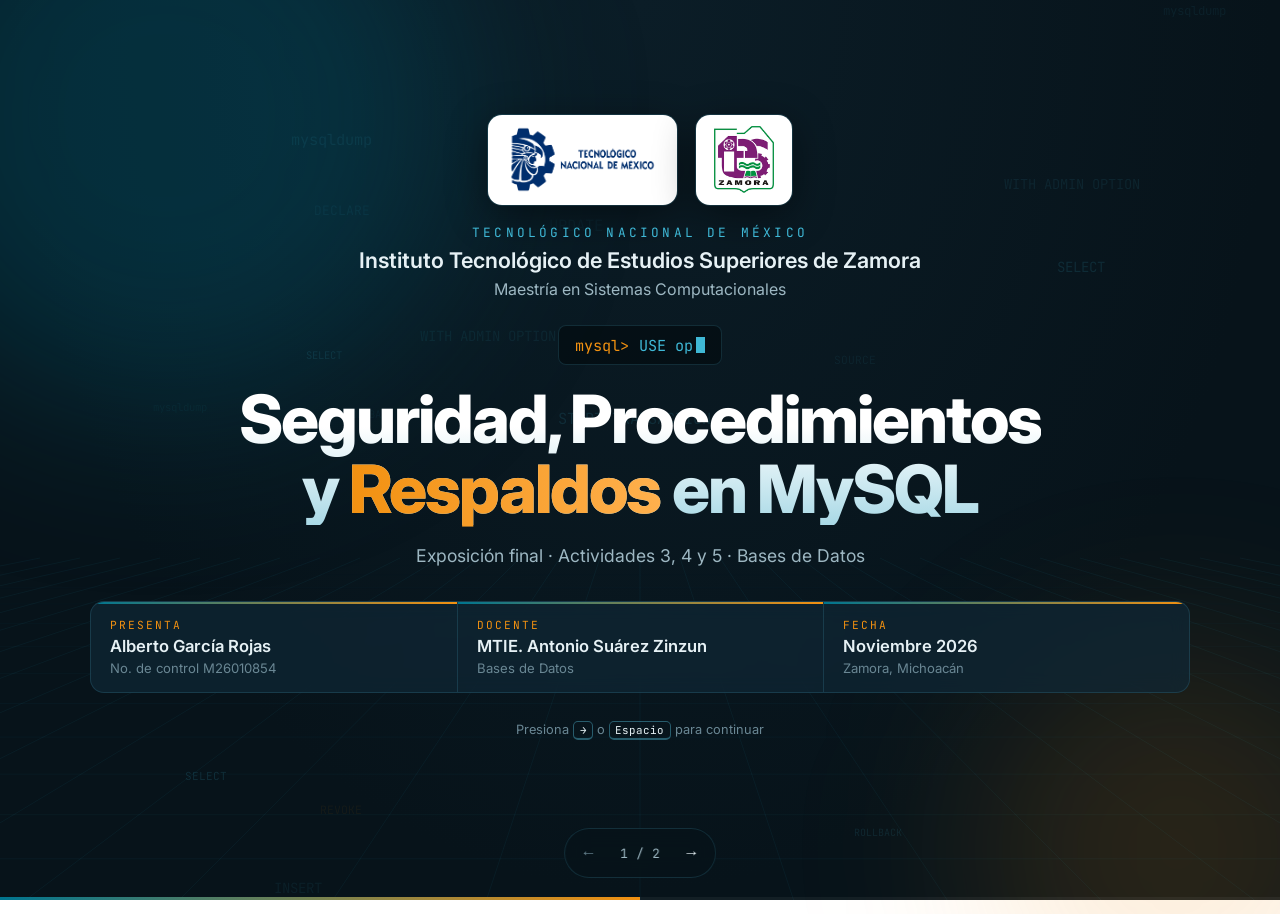
==== msn_bases_de_datos/expo final/index.html @ 28fecad4 "expo html y doc de estudio para expo agregado" ====
<!DOCTYPE html>
<html lang="es">
<head>
<meta charset="UTF-8">
<meta name="viewport" content="width=device-width, initial-scale=1">
<title>Exposición Final — Bases de Datos</title>
<link rel="preconnect" href="https://fonts.googleapis.com">
<link rel="preconnect" href="https://fonts.gstatic.com" crossorigin>
<link href="https://fonts.googleapis.com/css2?family=Inter:wght@400;500;600;700;800&family=JetBrains+Mono:wght@400;600&display=swap" rel="stylesheet">
<link rel="stylesheet" href="css/styles.css">
</head>
<body>

<!-- Fondo animado: rejilla + tokens SQL flotando -->
<canvas id="fondo" aria-hidden="true"></canvas>
<div class="resplandor resplandor--azul" aria-hidden="true"></div>
<div class="resplandor resplandor--naranja" aria-hidden="true"></div>

<main class="deck" id="deck">

  <!-- ════════════════ 1. PORTADA ════════════════ -->
  <section class="slide slide--portada" data-titulo="Portada">
    <div class="portada">

      <div class="portada__logos anim" style="--d:0">
        <div class="placa"><img src="img/logo-tecnm.png" alt="Tecnológico Nacional de México" class="placa__img placa__img--tecnm"></div>
        <div class="placa"><img src="img/logo-itesz.png" alt="Instituto Tecnológico de Estudios Superiores de Zamora" class="placa__img placa__img--itesz"></div>
      </div>

      <div class="portada__institucion">
        <p class="sobretitulo anim" style="--d:1">Tecnológico Nacional de México</p>
        <p class="institucion anim" style="--d:2">Instituto Tecnológico de Estudios Superiores de Zamora</p>
        <p class="programa anim" style="--d:3">Maestría en Sistemas Computacionales</p>
      </div>

      <div class="terminal anim" style="--d:4">
        <span class="terminal__prompt">mysql&gt;</span>
        <span class="terminal__texto" data-escribir="USE optica_db;"></span><span class="cursor"></span>
      </div>

      <h1 class="titulo anim" style="--d:5">
        Seguridad, Procedimientos<br>
        y <span class="titulo__acento">Respaldos</span> en MySQL
      </h1>
      <p class="subtitulo anim" style="--d:6">Exposición final &middot; Actividades 3, 4 y 5 &middot; Bases de Datos</p>

      <div class="portada__datos anim" style="--d:7">
        <div class="dato">
          <span class="dato__etiqueta">Presenta</span>
          <span class="dato__valor">Alberto García Rojas</span>
          <span class="dato__extra">No. de control M26010854</span>
        </div>
        <div class="dato">
          <span class="dato__etiqueta">Docente</span>
          <span class="dato__valor">MTIE. Antonio Suárez Zinzun</span>
          <span class="dato__extra">Bases de Datos</span>
        </div>
        <div class="dato">
          <span class="dato__etiqueta">Fecha</span>
          <span class="dato__valor">Noviembre 2026</span>
          <span class="dato__extra">Zamora, Michoacán</span>
        </div>
      </div>

      <p class="pista anim" style="--d:9">Presiona <kbd>→</kbd> o <kbd>Espacio</kbd> para continuar</p>
    </div>
  </section>

  <!-- ════════════════ 2. RUTA DE LA EXPOSICIÓN ════════════════ -->
  <section class="slide slide--ruta" data-titulo="Ruta de la exposición">
    <header class="encabezado">
      <p class="sobretitulo anim" style="--d:0">Hoja de ruta</p>
      <h2 class="encabezado__titulo anim" style="--d:1">Un mismo motor, tres capas de protección</h2>
      <p class="encabezado__texto anim" style="--d:2">
        Una base de datos guarda la información que el negocio necesita para operar. Protegerla no
        es una sola acción: implica <strong>ejecutar la lógica de forma segura</strong>,
        <strong>controlar quién accede</strong> y <strong>poder recuperarla</strong> cuando algo falla.
        Recorreremos esas tres capas sobre el caso de estudio <code>optica_db</code>.
      </p>
    </header>

    <div class="ruta">
      <svg class="ruta__linea" viewBox="0 0 1000 20" preserveAspectRatio="none" aria-hidden="true">
        <path d="M 0 10 L 1000 10" />
      </svg>

      <article class="tarjeta anim" style="--d:3">
        <div class="tarjeta__nodo"><span>01</span></div>
        <p class="tarjeta__actividad">Actividad 3</p>
        <h3 class="tarjeta__titulo">Procedimientos almacenados y transacciones</h3>
        <p class="tarjeta__texto">Lógica que vive dentro del servidor y operaciones que se ejecutan completas o no se ejecutan.</p>
        <div class="chips"><span>CREATE PROCEDURE</span><span>COMMIT</span><span>ROLLBACK</span></div>
      </article>

      <article class="tarjeta anim" style="--d:4">
        <div class="tarjeta__nodo"><span>02</span></div>
        <p class="tarjeta__actividad">Actividad 4</p>
        <h3 class="tarjeta__titulo">Seguridad: roles y usuarios</h3>
        <p class="tarjeta__texto">Principio del menor privilegio: cada cuenta accede sólo a lo que su función requiere.</p>
        <div class="chips"><span>CREATE ROLE</span><span>GRANT</span><span>REVOKE</span></div>
      </article>

      <article class="tarjeta anim" style="--d:5">
        <div class="tarjeta__nodo"><span>03</span></div>
        <p class="tarjeta__actividad">Actividad 5</p>
        <h3 class="tarjeta__titulo">Respaldos y restauración</h3>
        <p class="tarjeta__texto">Copias lógicas y físicas, y una estrategia para volver a un estado consistente.</p>
        <div class="chips"><span>mysqldump</span><span>Copia en frío</span><span>RESTORE</span></div>
      </article>
    </div>
  </section>

</main>

<!-- Controles -->
<nav class="controles" aria-label="Navegación de diapositivas">
  <button class="controles__btn" id="btn-ant" aria-label="Anterior">&#8592;</button>
  <span class="controles__contador"><span id="actual">1</span> / <span id="total">2</span></span>
  <button class="controles__btn" id="btn-sig" aria-label="Siguiente">&#8594;</button>
</nav>
<div class="progreso"><div class="progreso__barra" id="progreso"></div></div>

<script src="js/main.js"></script>
</body>
</html>
---- msn_bases_de_datos/expo final/css/styles.css ----
/* ============================================================
   Tema MySQL en modo oscuro
   Azul MySQL #00758F · Azul profundo #00546B · Naranja #F29111
   ============================================================ */
:root {
  --bg:          #07131a;
  --bg-2:        #0b1d27;
  --superficie:  rgba(16, 40, 53, .72);
  --borde:       rgba(79, 179, 207, .18);
  --borde-fuerte:rgba(79, 179, 207, .45);

  --mysql-azul:  #00758F;
  --mysql-prof:  #00546B;
  --azul-claro:  #3fb8d6;   /* azul MySQL aclarado para contraste en oscuro */
  --naranja:     #F29111;
  --naranja-cl:  #ffb04d;

  --texto:       #e6f1f5;
  --texto-2:     #9db7c2;
  --texto-3:     #6a8794;

  --fuente:      "Inter", system-ui, "Segoe UI", sans-serif;
  --mono:        "JetBrains Mono", Consolas, monospace;
  --ease:        cubic-bezier(.22, 1, .36, 1);
}

* { box-sizing: border-box; margin: 0; padding: 0; }

html, body {
  height: 100%;
  overflow: hidden;
  background: radial-gradient(ellipse at 50% 0%, var(--bg-2), var(--bg) 70%);
  color: var(--texto);
  font-family: var(--fuente);
  -webkit-font-smoothing: antialiased;
}

code, kbd { font-family: var(--mono); }
code {
  color: var(--naranja-cl);
  background: rgba(242, 145, 17, .1);
  padding: .1em .4em;
  border-radius: 4px;
  font-size: .92em;
}
kbd {
  display: inline-block;
  padding: .1em .5em;
  border: 1px solid var(--borde-fuerte);
  border-bottom-width: 2px;
  border-radius: 5px;
  font-size: .85em;
  color: var(--texto);
}

/* ── Fondo ─────────────────────────────────────────────── */
#fondo {
  position: fixed; inset: 0;
  width: 100%; height: 100%;
  z-index: 0;
}
.resplandor {
  position: fixed;
  border-radius: 50%;
  filter: blur(90px);
  pointer-events: none;
  z-index: 0;
  animation: flotar 18s ease-in-out infinite alternate;
}
.resplandor--azul {
  width: 46vw; height: 46vw;
  top: -14vw; left: -10vw;
  background: rgba(0, 117, 143, .28);
}
.resplandor--naranja {
  width: 32vw; height: 32vw;
  bottom: -12vw; right: -8vw;
  background: rgba(242, 145, 17, .14);
  animation-delay: -9s;
}
@keyframes flotar {
  to { transform: translate(4vw, 3vw) scale(1.12); }
}

/* ── Deck y diapositivas ───────────────────────────────── */
.deck {
  position: relative;
  z-index: 1;
  height: 100%;
}
.slide {
  position: absolute; inset: 0;
  display: flex;
  flex-direction: column;
  align-items: center;
  justify-content: center;
  padding: 4vh 6vw 9vh;
  opacity: 0;
  visibility: hidden;
  transform: scale(1.03);
  transition: opacity .7s var(--ease), transform .9s var(--ease), visibility 0s .7s;
}
.slide.activa {
  opacity: 1;
  visibility: visible;
  transform: none;
  transition: opacity .7s var(--ease), transform .9s var(--ease), visibility 0s;
}
.slide.saliendo-izq { transform: translateX(-4vw) scale(.97); }
.slide.saliendo-der { transform: translateX(4vw) scale(.97); }

/* Elementos que entran escalonados: --d es el orden */
.anim {
  opacity: 0;
  transform: translateY(24px);
  filter: blur(6px);
}
.slide.activa .anim {
  animation: entrar .9s var(--ease) forwards;
  animation-delay: calc(var(--d, 0) * 120ms + 200ms);
}
@keyframes entrar {
  to { opacity: 1; transform: none; filter: blur(0); }
}

.sobretitulo {
  font-family: var(--mono);
  font-size: clamp(.7rem, 1vw, .85rem);
  letter-spacing: .25em;
  text-transform: uppercase;
  color: var(--azul-claro);
}

/* ════════════════ PORTADA ════════════════ */
.portada {
  width: min(1100px, 100%);
  display: flex;
  flex-direction: column;
  align-items: center;
  text-align: center;
  gap: clamp(.8rem, 2.2vh, 1.6rem);
}

.portada__logos {
  display: flex;
  gap: 1.2rem;
  align-items: center;
}
.placa {
  background: #fff;
  border-radius: 14px;
  padding: .7rem 1.1rem;
  height: clamp(64px, 10vh, 92px);
  display: flex;
  align-items: center;
  box-shadow: 0 0 0 1px var(--borde), 0 10px 40px rgba(0, 0, 0, .45);
  transition: transform .4s var(--ease), box-shadow .4s var(--ease);
}
.placa:hover {
  transform: translateY(-4px);
  box-shadow: 0 0 0 1px var(--azul-claro), 0 14px 50px rgba(0, 117, 143, .35);
}
.placa__img { height: 100%; width: auto; display: block; }

.portada__institucion { display: grid; gap: .35rem; }
.institucion {
  font-size: clamp(1rem, 1.8vw, 1.35rem);
  font-weight: 600;
}
.programa {
  font-size: clamp(.85rem, 1.3vw, 1rem);
  color: var(--texto-2);
}

.terminal {
  display: inline-flex;
  align-items: center;
  gap: .6rem;
  font-family: var(--mono);
  font-size: clamp(.8rem, 1.2vw, .95rem);
  padding: .55rem 1rem;
  border: 1px solid var(--borde);
  border-radius: 8px;
  background: rgba(3, 12, 17, .7);
  margin-top: .4rem;
}
.terminal__prompt { color: var(--naranja); }
.terminal__texto  { color: var(--azul-claro); min-height: 1em; }
.cursor {
  width: .55em; height: 1.1em;
  background: var(--azul-claro);
  margin-left: -.4rem;
  animation: parpadeo 1s steps(1) infinite;
}
@keyframes parpadeo { 50% { opacity: 0; } }

.titulo {
  font-size: clamp(2rem, 5.2vw, 4.2rem);
  font-weight: 800;
  line-height: 1.05;
  letter-spacing: -.03em;
  background: linear-gradient(180deg, #ffffff 30%, #a9d9e6);
  -webkit-background-clip: text;
  background-clip: text;
  color: transparent;
}
.titulo__acento {
  background: linear-gradient(90deg, var(--naranja), var(--naranja-cl), var(--naranja));
  background-size: 200% auto;
  -webkit-background-clip: text;
  background-clip: text;
  color: transparent;
  animation: brillo 4s linear infinite;
}
@keyframes brillo { to { background-position: 200% center; } }

.subtitulo {
  font-size: clamp(.9rem, 1.4vw, 1.1rem);
  color: var(--texto-2);
}

.portada__datos {
  display: grid;
  grid-template-columns: repeat(3, 1fr);
  width: 100%;
  margin-top: 1rem;
  border: 1px solid var(--borde);
  border-radius: 14px;
  background: var(--superficie);
  backdrop-filter: blur(10px);
  overflow: hidden;
}
.dato {
  display: grid;
  gap: .25rem;
  padding: 1rem 1.2rem;
  text-align: left;
  position: relative;
}
.dato + .dato { border-left: 1px solid var(--borde); }
.dato::before {
  content: "";
  position: absolute; left: 0; top: 0;
  height: 2px; width: 0;
  background: linear-gradient(90deg, var(--mysql-azul), var(--naranja));
  transition: width 1.2s var(--ease) 1.6s;
}
.slide.activa .dato::before { width: 100%; }
.dato__etiqueta {
  font-family: var(--mono);
  font-size: .7rem;
  letter-spacing: .18em;
  text-transform: uppercase;
  color: var(--naranja);
}
.dato__valor { font-weight: 600; font-size: clamp(.9rem, 1.3vw, 1.05rem); }
.dato__extra { font-size: .82rem; color: var(--texto-3); }

.pista {
  font-size: .8rem;
  color: var(--texto-3);
  margin-top: .5rem;
}

/* ════════════════ RUTA ════════════════ */
.slide--ruta { gap: clamp(1.5rem, 5vh, 3.5rem); }

.encabezado {
  width: min(980px, 100%);
  text-align: center;
  display: grid;
  gap: .9rem;
}
.encabezado__titulo {
  font-size: clamp(1.7rem, 3.8vw, 3rem);
  font-weight: 800;
  letter-spacing: -.025em;
  line-height: 1.1;
}
.encabezado__texto {
  font-size: clamp(.95rem, 1.35vw, 1.12rem);
  line-height: 1.65;
  color: var(--texto-2);
  max-width: 62ch;
  margin-inline: auto;
}
.encabezado__texto strong { color: var(--texto); font-weight: 600; }

.ruta {
  position: relative;
  width: min(1180px, 100%);
  display: grid;
  grid-template-columns: repeat(3, 1fr);
  gap: clamp(1rem, 2.4vw, 2rem);
}
.ruta__linea {
  position: absolute;
  top: 26px; left: 16%; right: 16%;
  width: 68%; height: 20px;
  overflow: visible;
}
.ruta__linea path {
  fill: none;
  stroke: var(--borde-fuerte);
  stroke-width: 2;
  stroke-dasharray: 6 8;
  vector-effect: non-scaling-stroke;
  stroke-dashoffset: 0;
  clip-path: inset(0 100% 0 0);
  transition: clip-path 1.4s var(--ease) .7s;
}
.slide.activa .ruta__linea path {
  clip-path: inset(0 0 0 0);
  animation: flujo 1.2s linear infinite;
}
@keyframes flujo { to { stroke-dashoffset: -28; } }

.tarjeta {
  position: relative;
  display: flex;
  flex-direction: column;
  align-items: flex-start;
  gap: .7rem;
  padding: 0 1.4rem 1.5rem;
  margin-top: 26px;
  border: 1px solid var(--borde);
  border-radius: 16px;
  background: var(--superficie);
  backdrop-filter: blur(10px);
  transition: transform .45s var(--ease), border-color .45s, box-shadow .45s;
}
.tarjeta:hover {
  transform: translateY(-6px);
  border-color: var(--borde-fuerte);
  box-shadow: 0 18px 50px rgba(0, 117, 143, .22);
}
.tarjeta__nodo {
  width: 52px; height: 52px;
  margin-top: -26px;
  border-radius: 50%;
  display: grid;
  place-items: center;
  background: linear-gradient(135deg, var(--mysql-azul), var(--mysql-prof));
  border: 2px solid var(--azul-claro);
  font-family: var(--mono);
  font-weight: 600;
  box-shadow: 0 0 0 6px var(--bg), 0 0 24px rgba(63, 184, 214, .5);
  position: relative;
}
.tarjeta__nodo::after {
  content: "";
  position: absolute; inset: -6px;
  border-radius: 50%;
  border: 2px solid var(--azul-claro);
  opacity: 0;
}
.slide.activa .tarjeta__nodo::after { animation: pulso 2.4s ease-out infinite; }
.tarjeta:nth-child(3) .tarjeta__nodo::after { animation-delay: .8s; }
.tarjeta:nth-child(4) .tarjeta__nodo::after { animation-delay: 1.6s; }
@keyframes pulso {
  0%   { opacity: .8; transform: scale(1); }
  100% { opacity: 0;  transform: scale(1.7); }
}
.tarjeta:hover .tarjeta__nodo {
  background: linear-gradient(135deg, var(--naranja), #c96f00);
  border-color: var(--naranja-cl);
}

.tarjeta__actividad {
  font-family: var(--mono);
  font-size: .72rem;
  letter-spacing: .18em;
  text-transform: uppercase;
  color: var(--naranja);
  margin-top: .4rem;
}
.tarjeta__titulo {
  font-size: clamp(1.05rem, 1.6vw, 1.3rem);
  font-weight: 700;
  line-height: 1.25;
}
.tarjeta__texto {
  font-size: .92rem;
  line-height: 1.55;
  color: var(--texto-2);
  flex: 1;
}
.chips { display: flex; flex-wrap: wrap; gap: .4rem; }
.chips span {
  font-family: var(--mono);
  font-size: .72rem;
  padding: .25rem .55rem;
  border-radius: 6px;
  color: var(--azul-claro);
  background: rgba(0, 117, 143, .16);
  border: 1px solid rgba(63, 184, 214, .25);
}

/* ── Controles ─────────────────────────────────────────── */
.controles {
  position: fixed;
  bottom: 1.4rem; left: 50%;
  transform: translateX(-50%);
  z-index: 5;
  display: flex;
  align-items: center;
  gap: .8rem;
  padding: .35rem;
  border: 1px solid var(--borde);
  border-radius: 999px;
  background: rgba(7, 19, 26, .8);
  backdrop-filter: blur(10px);
}
.controles__btn {
  width: 36px; height: 36px;
  border-radius: 50%;
  border: none;
  background: transparent;
  color: var(--texto);
  font-size: 1rem;
  cursor: pointer;
  transition: background .25s, color .25s;
}
.controles__btn:hover:not(:disabled) { background: var(--mysql-azul); }
.controles__btn:disabled { color: var(--texto-3); cursor: default; }
.controles__contador {
  font-family: var(--mono);
  font-size: .8rem;
  color: var(--texto-2);
  min-width: 3.2em;
  text-align: center;
}

.progreso {
  position: fixed;
  left: 0; right: 0; bottom: 0;
  height: 3px;
  background: rgba(255, 255, 255, .05);
  z-index: 5;
}
.progreso__barra {
  height: 100%;
  width: 0;
  background: linear-gradient(90deg, var(--mysql-azul), var(--naranja));
  transition: width .8s var(--ease);
}

/* ── Responsivo ────────────────────────────────────────── */
@media (max-width: 760px) {
  html, body { overflow: auto; }
  .slide { padding: 3rem 16px 6rem; justify-content: flex-start; overflow-y: auto; }
  .portada__logos { gap: .7rem; }
  .placa { height: 58px; padding: .5rem .7rem; }
  .portada__datos { grid-template-columns: 1fr; }
  .dato + .dato { border-left: none; border-top: 1px solid var(--borde); }
  .ruta { grid-template-columns: 1fr; gap: 2.2rem; }
  .ruta__linea { display: none; }
}

@media (prefers-reduced-motion: reduce) {
  *, *::before, *::after { animation: none !important; transition: none !important; }
  .anim { opacity: 1; transform: none; filter: none; }
}
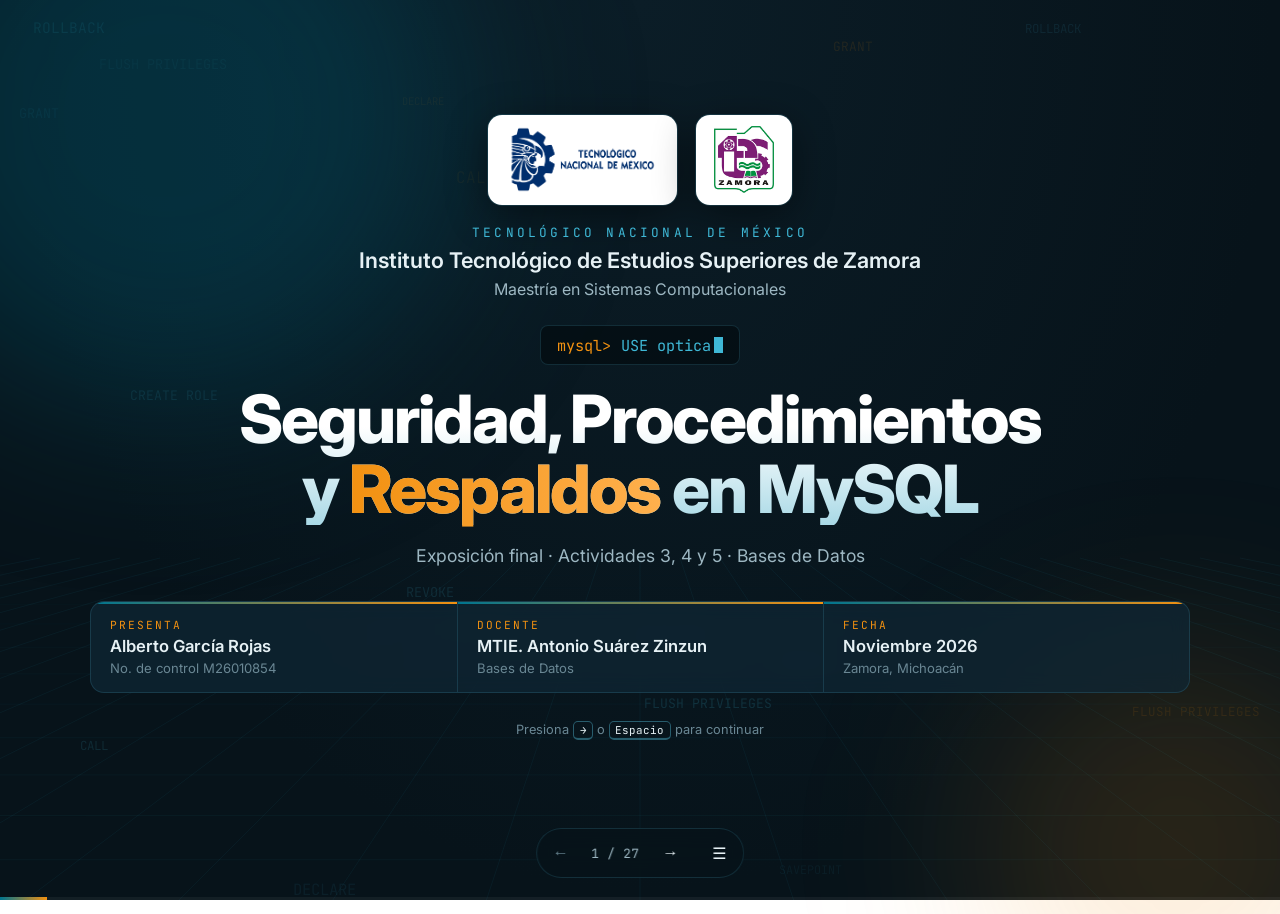
==== commit a6033e23: "expo: procedimientos almacenados primera parte" ====
--- a/msn_bases_de_datos/expo final/index.html
+++ b/msn_bases_de_datos/expo final/index.html
@@ -110,6 +110,1892 @@
     </div>
   </section>
 
+  <!-- ════════════════ 3+. DEMOSTRACIONES EN VIVO ════════════════ -->
+  <!-- DEMOS:INICIO -->
+  <!-- Generado por tools/generar_demos.py a partir de demo_expo.sql. No editar a mano. -->
+  <section class="slide slide--demo" data-titulo="P.1 · Base de datos, tablas y datos de muestra">
+    <div class="demo">
+      <header class="demo__cab anim" style="--d:0">
+        <span class="demo__num">P.1</span>
+        <div class="demo__encabezado">
+          <p class="sobretitulo">Preparación</p>
+          <h2 class="demo__titulo">Base de datos, tablas y datos de muestra</h2>
+        </div>
+        <p class="demo__conexion"><span>Conexión</span><code>root</code></p>
+      </header>
+
+      <aside class="demo__guia anim" style="--d:1">
+        <p class="demo__objetivo">Construir <code>optica_db</code> desde cero: 9 tablas en orden de dependencias, con sus llaves, restricciones e índices, y un juego de datos conocido.</p>
+        <h3 class="demo__subtitulo">Pasos</h3>
+        <ol class="pasos">
+          <li><code>DROP</code> / <code>CREATE DATABASE</code> con <code>utf8mb4</code>.</li>
+          <li>Tablas sin llaves foráneas primero (<code>optica</code>, <code>rol</code>), luego sus dependientes hasta <code>receta</code>.</li>
+          <li>Datos de muestra con id derivados de <code>MD5('etiqueta')</code>.</li>
+          <li>Verificar tablas, conteos y reglas de borrado.</li>
+        </ol>
+        <h3 class="demo__subtitulo">Resultado esperado</h3>
+        <ul class="esperados">
+          <li class="esperado esperado--ok"><span class="esperado__icono">✔</span><span>9 tablas creadas sin errores.</span></li>
+          <li class="esperado esperado--ok"><span class="esperado__icono">✔</span><span>Filas: 2 ópticas · 3 roles · 4 sucursales · 5 usuarios · 9 asignaciones · 6 pacientes · 6 expedientes · 9 asientos · 8 recetas</span></li>
+          <li class="esperado esperado--ok"><span class="esperado__icono">✔</span><span>Llaves foráneas: <code>RESTRICT</code> en el historial clínico, <code>CASCADE</code> sólo en la tabla puente y en <code>receta</code>.</span></li>
+          <li class="esperado esperado--aviso"><span class="esperado__icono">!</span><span>Ejecutar con <kbd>Alt</kbd>+<kbd>X</kbd>: con <kbd>Ctrl</kbd>+<kbd>Enter</kbd> son más de 30 sentencias.</span></li>
+        </ul>
+      </aside>
+
+      <div class="codigo anim" style="--d:2">
+        <div class="codigo__barra">
+          <span class="codigo__puntos" aria-hidden="true"><i></i><i></i><i></i></span>
+          <span class="codigo__archivo">demo_expo.sql · [P.1]</span>
+          <button class="copiar copiar--todo" type="button">Copiar todo</button>
+        </div>
+        <div class="codigo__cuerpo">
+          <p class="nota nota--sesion">BASE DE DATOS</p>
+          <p class="nota ">Se elimina si existe para partir de cero (roles y cuentas no se tocan: viven en el esquema mysql).</p>
+          <div class="bloque bloque--sql" tabindex="0" title="Clic para resaltar · botón Copiar para copiar"><pre class="sql">DROP DATABASE IF EXISTS optica_db;</pre><button class="copiar" type="button">Copiar</button></div>
+          <div class="bloque bloque--sql" tabindex="0" title="Clic para resaltar · botón Copiar para copiar"><pre class="sql">CREATE DATABASE optica_db
+    DEFAULT CHARACTER SET utf8mb4
+    DEFAULT COLLATE utf8mb4_0900_ai_ci;</pre><button class="copiar" type="button">Copiar</button></div>
+          <div class="bloque bloque--sql" tabindex="0" title="Clic para resaltar · botón Copiar para copiar"><pre class="sql">USE optica_db;</pre><button class="copiar" type="button">Copiar</button></div>
+          <p class="nota nota--sesion">1. OPTICA</p>
+          <p class="nota ">Entidad raíz del modelo. Todo cuelga directa o indirectamente de aquí.</p>
+          <div class="bloque bloque--sql" tabindex="0" title="Clic para resaltar · botón Copiar para copiar"><pre class="sql">CREATE TABLE optica (
+    id      BINARY(16)   NOT NULL COMMENT 'UUID ordenado generado en la capa de aplicación',
+    nombre  VARCHAR(150) NOT NULL COMMENT 'Nombre comercial o razón social',
+    CONSTRAINT pk_optica PRIMARY KEY (id)
+) ENGINE = InnoDB
+  DEFAULT CHARSET = utf8mb4
+  COLLATE = utf8mb4_0900_ai_ci
+  COMMENT = 'Negocios registrados en el sistema';</pre><button class="copiar" type="button">Copiar</button></div>
+          <p class="nota nota--sesion">2. ROL</p>
+          <p class="nota ">Catálogo de perfiles de permisos.</p>
+          <div class="bloque bloque--sql" tabindex="0" title="Clic para resaltar · botón Copiar para copiar"><pre class="sql">CREATE TABLE rol (
+    id           BINARY(16)   NOT NULL,
+    nombre       VARCHAR(150) NOT NULL COMMENT 'Administrador, Optometrista, Recepción, etc.',
+    descripcion  VARCHAR(200) NULL     COMMENT 'Atribuciones del perfil',
+    CONSTRAINT pk_rol PRIMARY KEY (id),
+    CONSTRAINT uq_rol_nombre UNIQUE (nombre)
+) ENGINE = InnoDB
+  DEFAULT CHARSET = utf8mb4
+  COLLATE = utf8mb4_0900_ai_ci
+  COMMENT = 'Perfiles de permisos del sistema';</pre><button class="copiar" type="button">Copiar</button></div>
+          <p class="nota nota--sesion">3. SUCURSAL</p>
+          <p class="nota ">Punto físico de atención perteneciente a una óptica.</p>
+          <div class="bloque bloque--sql" tabindex="0" title="Clic para resaltar · botón Copiar para copiar"><pre class="sql">CREATE TABLE sucursal (
+    id         BINARY(16)   NOT NULL,
+    optica_id  BINARY(16)   NOT NULL,
+    nombre     VARCHAR(150) NOT NULL,
+    direccion  VARCHAR(200) NULL COMMENT 'Calle, número, colonia y ciudad',
+    CONSTRAINT pk_sucursal PRIMARY KEY (id),
+    -- Unicidad compuesta: dos ópticas distintas sí pueden repetir el nombre.
+    -- Este índice también resuelve la búsqueda por optica_id (prefijo izquierdo).
+    CONSTRAINT uq_sucursal_optica_nombre UNIQUE (optica_id, nombre),
+    CONSTRAINT fk_sucursal_optica
+        FOREIGN KEY (optica_id) REFERENCES optica (id)
+        ON DELETE RESTRICT
+        ON UPDATE CASCADE
+) ENGINE = InnoDB
+  DEFAULT CHARSET = utf8mb4
+  COLLATE = utf8mb4_0900_ai_ci
+  COMMENT = 'Sucursales o consultorios de cada óptica';</pre><button class="copiar" type="button">Copiar</button></div>
+          <p class="nota nota--sesion">4. USUARIO</p>
+          <p class="nota ">Personal que accede al sistema.</p>
+          <div class="bloque bloque--sql" tabindex="0" title="Clic para resaltar · botón Copiar para copiar"><pre class="sql">CREATE TABLE usuario (
+    id             BINARY(16)   NOT NULL,
+    optica_id      BINARY(16)   NOT NULL,
+    rol_id         BINARY(16)   NOT NULL,
+    nombre         VARCHAR(150) NOT NULL,
+    correo         VARCHAR(150) NOT NULL COMMENT 'Credencial de acceso',
+    password_hash  VARCHAR(255) NOT NULL COMMENT 'Hash bcrypt. Nunca la contraseña en claro',
+    activo         BOOLEAN      NOT NULL DEFAULT TRUE
+                                COMMENT 'Baja lógica: conserva el historial del usuario',
+    CONSTRAINT pk_usuario PRIMARY KEY (id),
+    -- Un correo puede repetirse entre ópticas distintas, no dentro de la misma.
+    CONSTRAINT uq_usuario_optica_correo UNIQUE (optica_id, correo),
+    CONSTRAINT fk_usuario_optica
+        FOREIGN KEY (optica_id) REFERENCES optica (id)
+        ON DELETE RESTRICT
+        ON UPDATE CASCADE,
+    CONSTRAINT fk_usuario_rol
+        FOREIGN KEY (rol_id) REFERENCES rol (id)
+        ON DELETE RESTRICT
+        ON UPDATE CASCADE
+) ENGINE = InnoDB
+  DEFAULT CHARSET = utf8mb4
+  COLLATE = utf8mb4_0900_ai_ci
+  COMMENT = 'Personal con acceso al sistema';</pre><button class="copiar" type="button">Copiar</button></div>
+          <p class="nota ">La llave foránea rol_id no queda cubierta por ningún índice existente.</p>
+          <div class="bloque bloque--sql" tabindex="0" title="Clic para resaltar · botón Copiar para copiar"><pre class="sql">CREATE INDEX ix_usuario_rol ON usuario (rol_id);</pre><button class="copiar" type="button">Copiar</button></div>
+          <p class="nota nota--sesion">5. USUARIO_SUCURSAL</p>
+          <p class="nota ">Tabla puente. Resuelve el muchos a muchos entre usuario y sucursal.</p>
+          <div class="bloque bloque--sql" tabindex="0" title="Clic para resaltar · botón Copiar para copiar"><pre class="sql">CREATE TABLE usuario_sucursal (
+    usuario_id   BINARY(16) NOT NULL,
+    sucursal_id  BINARY(16) NOT NULL,
+    -- La llave primaria compuesta es la tabla misma: no hay columnas propias.
+    CONSTRAINT pk_usuario_sucursal PRIMARY KEY (usuario_id, sucursal_id),
+    -- CASCADE es correcto aquí: la asignación no tiene existencia propia.
+    CONSTRAINT fk_usuario_sucursal_usuario
+        FOREIGN KEY (usuario_id) REFERENCES usuario (id)
+        ON DELETE CASCADE
+        ON UPDATE CASCADE,
+    CONSTRAINT fk_usuario_sucursal_sucursal
+        FOREIGN KEY (sucursal_id) REFERENCES sucursal (id)
+        ON DELETE CASCADE
+        ON UPDATE CASCADE
+) ENGINE = InnoDB
+  DEFAULT CHARSET = utf8mb4
+  COLLATE = utf8mb4_0900_ai_ci
+  COMMENT = 'Sucursales en las que puede operar cada usuario';</pre><button class="copiar" type="button">Copiar</button></div>
+          <p class="nota ">La PK cubre usuario_id; la navegación inversa necesita su propio índice.</p>
+          <div class="bloque bloque--sql" tabindex="0" title="Clic para resaltar · botón Copiar para copiar"><pre class="sql">CREATE INDEX ix_usuario_sucursal_sucursal ON usuario_sucursal (sucursal_id);</pre><button class="copiar" type="button">Copiar</button></div>
+          <p class="nota nota--sesion">6. PACIENTE</p>
+          <p class="nota ">Datos de identificación y contacto de la persona atendida.</p>
+          <div class="bloque bloque--sql" tabindex="0" title="Clic para resaltar · botón Copiar para copiar"><pre class="sql">CREATE TABLE paciente (
+    id                BINARY(16)   NOT NULL,
+    optica_id         BINARY(16)   NOT NULL,
+    nombre            VARCHAR(150) NOT NULL,
+    fecha_nacimiento  DATE         NOT NULL COMMENT 'Permite derivar la edad en cada consulta',
+    sexo              CHAR(1)      COLLATE utf8mb4_0900_as_cs NOT NULL
+                                   COMMENT 'Intercalación sensible a mayúsculas: solo acepta M o F',
+    telefono          VARCHAR(20)  NOT NULL COMMENT 'Dato requerido por el escenario',
+    correo            VARCHAR(150) NOT NULL COMMENT 'Dato requerido por el escenario',
+    direccion         VARCHAR(200) NULL     COMMENT 'Único dato declarado como opcional',
+    CONSTRAINT pk_paciente PRIMARY KEY (id),
+    -- Con la intercalación por defecto (ai_ci) este CHECK aceptaría 'm' y 'f'
+    -- minúsculas. Por eso la columna declara utf8mb4_0900_as_cs.
+    CONSTRAINT chk_paciente_sexo
+        CHECK (sexo IN ('M', 'F')),
+    -- correo es NOT NULL, por lo que el CHECK se evalúa siempre.
+    CONSTRAINT chk_paciente_correo
+        CHECK (correo REGEXP '^[A-Za-z0-9._%+-]+@[A-Za-z0-9.-]+\\.[A-Za-z]{2,}$'),
+    CONSTRAINT fk_paciente_optica
+        FOREIGN KEY (optica_id) REFERENCES optica (id)
+        ON DELETE RESTRICT
+        ON UPDATE CASCADE
+) ENGINE = InnoDB
+  DEFAULT CHARSET = utf8mb4
+  COLLATE = utf8mb4_0900_ai_ci
+  COMMENT = 'Personas atendidas por la óptica';</pre><button class="copiar" type="button">Copiar</button></div>
+          <p class="nota ">Búsqueda más frecuente del sistema: paciente por nombre dentro de la óptica. Su prefijo izquierdo también da soporte a la llave foránea optica_id.</p>
+          <div class="bloque bloque--sql" tabindex="0" title="Clic para resaltar · botón Copiar para copiar"><pre class="sql">CREATE INDEX ix_paciente_optica_nombre ON paciente (optica_id, nombre);</pre><button class="copiar" type="button">Copiar</button></div>
+          <p class="nota nota--sesion">7. EXPEDIENTE</p>
+          <p class="nota ">Contenedor del historial clínico. Uno solo por paciente.</p>
+          <div class="bloque bloque--sql" tabindex="0" title="Clic para resaltar · botón Copiar para copiar"><pre class="sql">CREATE TABLE expediente (
+    id              BINARY(16)  NOT NULL,
+    paciente_id     BINARY(16)  NOT NULL,
+    fecha_creacion  DATE        NOT NULL DEFAULT (CURRENT_DATE),
+    folio           VARCHAR(20) NOT NULL COMMENT 'EXP-AAAA-NNNN, consecutivo anual',
+    CONSTRAINT pk_expediente PRIMARY KEY (id),
+    -- La unicidad es lo que impone la relación uno a uno con paciente.
+    CONSTRAINT uq_expediente_paciente UNIQUE (paciente_id),
+    -- El folio es único en todo el sistema. Este índice también permite
+    -- bloquear el rango de folios de un año (SELECT ... FOR UPDATE) al
+    -- calcular el siguiente consecutivo.
+    CONSTRAINT uq_expediente_folio UNIQUE (folio),
+    CONSTRAINT chk_expediente_folio
+        CHECK (folio REGEXP '^EXP-[0-9]{4}-[0-9]{4}$'),
+    -- RESTRICT: el historial clínico sobrevive a la ficha de contacto.
+    CONSTRAINT fk_expediente_paciente
+        FOREIGN KEY (paciente_id) REFERENCES paciente (id)
+        ON DELETE RESTRICT
+        ON UPDATE CASCADE
+) ENGINE = InnoDB
+  DEFAULT CHARSET = utf8mb4
+  COLLATE = utf8mb4_0900_ai_ci
+  COMMENT = 'Historial clínico del paciente';</pre><button class="copiar" type="button">Copiar</button></div>
+          <p class="nota nota--sesion">8. ASIENTO_CLINICO</p>
+          <p class="nota ">Registro de cada consulta. Tabla de mayor crecimiento del modelo.</p>
+          <div class="bloque bloque--sql" tabindex="0" title="Clic para resaltar · botón Copiar para copiar"><pre class="sql">CREATE TABLE asiento_clinico (
+    id                   BINARY(16) NOT NULL,
+    expediente_id        BINARY(16) NOT NULL,
+    usuario_id           BINARY(16) NOT NULL COMMENT 'Quién atendió la consulta',
+    sucursal_id          BINARY(16) NOT NULL COMMENT 'Dónde se atendió. usuario_id no lo determina: un usuario opera en varias sucursales',
+    fecha                DATE       NOT NULL DEFAULT (CURRENT_DATE),
+    sintomas             TEXT       NULL,
+    enfermedades         TEXT       NULL,
+    heredofamiliares     TEXT       NULL,
+    analisis_preliminar  TEXT       NULL,
+    observaciones        TEXT       NULL,
+    CONSTRAINT pk_asiento_clinico PRIMARY KEY (id),
+    -- RESTRICT protege el historial clínico.
+    CONSTRAINT fk_asiento_expediente
+        FOREIGN KEY (expediente_id) REFERENCES expediente (id)
+        ON DELETE RESTRICT
+        ON UPDATE CASCADE,
+    -- RESTRICT preserva la trazabilidad de quién atendió; para dar de baja
+    -- a un usuario se usa activo = FALSE.
+    CONSTRAINT fk_asiento_usuario
+        FOREIGN KEY (usuario_id) REFERENCES usuario (id)
+        ON DELETE RESTRICT
+        ON UPDATE CASCADE,
+    -- RESTRICT: una sucursal con historial no se elimina.
+    CONSTRAINT fk_asiento_sucursal
+        FOREIGN KEY (sucursal_id) REFERENCES sucursal (id)
+        ON DELETE RESTRICT
+        ON UPDATE CASCADE
+) ENGINE = InnoDB
+  DEFAULT CHARSET = utf8mb4
+  COLLATE = utf8mb4_0900_ai_ci
+  COMMENT = 'Consultas registradas en un expediente';</pre><button class="copiar" type="button">Copiar</button></div>
+          <p class="nota ">Recupera el historial de un paciente en orden cronológico sin ordenar aparte.</p>
+          <div class="bloque bloque--sql" tabindex="0" title="Clic para resaltar · botón Copiar para copiar"><pre class="sql">CREATE INDEX ix_asiento_expediente_fecha ON asiento_clinico (expediente_id, fecha);
+CREATE INDEX ix_asiento_usuario          ON asiento_clinico (usuario_id);</pre><button class="copiar" type="button">Copiar</button></div>
+          <p class="nota ">Da soporte a la FK y resuelve el reporte por sucursal y periodo, que es el equivalente al archivo de Excel de cada sucursal.</p>
+          <div class="bloque bloque--sql" tabindex="0" title="Clic para resaltar · botón Copiar para copiar"><pre class="sql">CREATE INDEX ix_asiento_sucursal_fecha   ON asiento_clinico (sucursal_id, fecha);</pre><button class="copiar" type="button">Copiar</button></div>
+          <p class="nota nota--sesion">9. RECETA</p>
+          <p class="nota ">Graduación óptica derivada de una consulta. OD = ojo derecho (oculus dexter) | OI = ojo izquierdo (oculus sinister)</p>
+          <div class="bloque bloque--sql" tabindex="0" title="Clic para resaltar · botón Copiar para copiar"><pre class="sql">CREATE TABLE receta (
+    id             BINARY(16)   NOT NULL,
+    asiento_id     BINARY(16)   NOT NULL,
+    fecha          DATE         NOT NULL COMMENT 'Fecha de emisión: puede ser posterior a la de la consulta',
+    material_mica  VARCHAR(100) NULL COMMENT 'Policarbonato, CR-39, alto índice, etc. Será catálogo al integrar inventarios',
+    dip            DECIMAL(4,1) NULL COMMENT 'Distancia interpupilar en milímetros',
+    altura         DECIMAL(4,1) NULL COMMENT 'Altura del centro óptico en milímetros',
+    od_esfera      DECIMAL(4,2) NULL COMMENT 'Potencia esférica en dioptrías',
+    od_cilindro    DECIMAL(4,2) NULL COMMENT 'Potencia cilíndrica (astigmatismo)',
+    od_eje         SMALLINT     NULL COMMENT 'Orientación del cilindro en grados',
+    od_adicion     DECIMAL(3,1) NULL COMMENT 'Adición para visión cercana',
+    oi_esfera      DECIMAL(4,2) NULL,
+    oi_cilindro    DECIMAL(4,2) NULL,
+    oi_eje         SMALLINT     NULL,
+    oi_adicion     DECIMAL(3,1) NULL,
+    CONSTRAINT pk_receta PRIMARY KEY (id),
+    -- Una consulta genera cuando mucho una receta.
+    CONSTRAINT uq_receta_asiento UNIQUE (asiento_id),
+    -- El eje se expresa de 1 a 180 grados. El 0 no se usa: el meridiano
+    -- horizontal se anota como 180.
+    CONSTRAINT chk_receta_od_eje CHECK (od_eje BETWEEN 1 AND 180),
+    CONSTRAINT chk_receta_oi_eje CHECK (oi_eje BETWEEN 1 AND 180),
+    -- Un cilindro sin eje no define una corrección: si hay uno, debe haber el otro.
+    CONSTRAINT chk_receta_od_cilindro_eje
+        CHECK (od_cilindro IS NULL OR od_eje IS NOT NULL),
+    CONSTRAINT chk_receta_oi_cilindro_eje
+        CHECK (oi_cilindro IS NULL OR oi_eje IS NOT NULL),
+    -- CASCADE: la receta carece de sentido sin la consulta que la originó.
+    CONSTRAINT fk_receta_asiento
+        FOREIGN KEY (asiento_id) REFERENCES asiento_clinico (id)
+        ON DELETE CASCADE
+        ON UPDATE CASCADE
+) ENGINE = InnoDB
+  DEFAULT CHARSET = utf8mb4
+  COLLATE = utf8mb4_0900_ai_ci
+  COMMENT = 'Graduación óptica emitida en una consulta';</pre><button class="copiar" type="button">Copiar</button></div>
+          <p class="nota nota--sesion">DATOS DE MUESTRA</p>
+          <p class="nota ">Los id se derivan de una etiqueta legible: UNHEX(MD5(&#x27;opt-01&#x27;)) da siempre los mismos 16 bytes, así las demos localizan registros conocidos con BIN_TO_UUID(UNHEX(MD5(&#x27;etiqueta&#x27;))). password_hash contiene valores ficticios con formato bcrypt.</p>
+          <div class="bloque bloque--sql" tabindex="0" title="Clic para resaltar · botón Copiar para copiar"><pre class="sql">INSERT INTO optica (id, nombre) VALUES
+  (UNHEX(MD5('opt-01')), 'Óptica Visión Clara'),
+  (UNHEX(MD5('opt-02')), 'Óptica Mirada Jacona');</pre><button class="copiar" type="button">Copiar</button></div>
+          <div class="bloque bloque--sql" tabindex="0" title="Clic para resaltar · botón Copiar para copiar"><pre class="sql">INSERT INTO rol (id, nombre, descripcion) VALUES
+  (UNHEX(MD5('rol-01')), 'Administrador', 'Gestiona sucursales, usuarios y catálogos'),
+  (UNHEX(MD5('rol-02')), 'Optometrista',  'Registra consultas y emite recetas'),
+  (UNHEX(MD5('rol-03')), 'Recepción',     'Alta de pacientes y entrega de recetas');</pre><button class="copiar" type="button">Copiar</button></div>
+          <div class="bloque bloque--sql" tabindex="0" title="Clic para resaltar · botón Copiar para copiar"><pre class="sql">INSERT INTO sucursal (id, optica_id, nombre, direccion) VALUES
+  (UNHEX(MD5('suc-01')), UNHEX(MD5('opt-01')), 'Matriz Centro',       'Av. Madero 120, Col. Centro, Zamora'),
+  (UNHEX(MD5('suc-02')), UNHEX(MD5('opt-01')), 'Sucursal Jardinadas', 'Calle Amado Nervo 45, Col. Jardinadas, Zamora'),
+  (UNHEX(MD5('suc-03')), UNHEX(MD5('opt-01')), 'Sucursal Norte',      'Blvd. Lázaro Cárdenas 980, Zamora'),
+  (UNHEX(MD5('suc-04')), UNHEX(MD5('opt-02')), 'Matriz Jacona',       'Av. Independencia 33, Jacona');</pre><button class="copiar" type="button">Copiar</button></div>
+          <div class="bloque bloque--sql" tabindex="0" title="Clic para resaltar · botón Copiar para copiar"><pre class="sql">INSERT INTO usuario (id, optica_id, rol_id, nombre, correo, password_hash, activo) VALUES
+  (UNHEX(MD5('usr-01')), UNHEX(MD5('opt-01')), UNHEX(MD5('rol-01')),
+   'Laura Gómez Torres',     'laura.gomez@visionclara.mx',
+   '$2b$12$EjemploHashNoRealAdminLauraGomezTorres000000000000000', TRUE),
+  (UNHEX(MD5('usr-02')), UNHEX(MD5('opt-01')), UNHEX(MD5('rol-02')),
+   'Carlos Herrera Ruiz',    'carlos.herrera@visionclara.mx',
+   '$2b$12$EjemploHashNoRealOptoCarlosHerreraRuiz00000000000000', TRUE),
+  (UNHEX(MD5('usr-03')), UNHEX(MD5('opt-01')), UNHEX(MD5('rol-03')),
+   'Sofía Ramírez Díaz',     'sofia.ramirez@visionclara.mx',
+   '$2b$12$EjemploHashNoRealRecepSofiaRamirezDiaz00000000000000', TRUE),
+  -- Baja lógica: conserva su historial de consultas, pero no puede atender.
+  (UNHEX(MD5('usr-04')), UNHEX(MD5('opt-01')), UNHEX(MD5('rol-02')),
+   'Miguel Ángel Soto Vega', 'miguel.soto@visionclara.mx',
+   '$2b$12$EjemploHashNoRealOptoMiguelSotoVega0000000000000000', FALSE),
+  (UNHEX(MD5('usr-05')), UNHEX(MD5('opt-02')), UNHEX(MD5('rol-02')),
+   'Patricia Luna Méndez',   'patricia.luna@miradajacona.mx',
+   '$2b$12$EjemploHashNoRealOptoPatriciaLunaMendez000000000000', TRUE);</pre><button class="copiar" type="button">Copiar</button></div>
+          <div class="bloque bloque--sql" tabindex="0" title="Clic para resaltar · botón Copiar para copiar"><pre class="sql">INSERT INTO usuario_sucursal (usuario_id, sucursal_id) VALUES
+  (UNHEX(MD5('usr-01')), UNHEX(MD5('suc-01'))),
+  (UNHEX(MD5('usr-01')), UNHEX(MD5('suc-02'))),
+  (UNHEX(MD5('usr-01')), UNHEX(MD5('suc-03'))),
+  (UNHEX(MD5('usr-02')), UNHEX(MD5('suc-01'))),
+  (UNHEX(MD5('usr-02')), UNHEX(MD5('suc-02'))),
+  (UNHEX(MD5('usr-02')), UNHEX(MD5('suc-03'))),
+  (UNHEX(MD5('usr-03')), UNHEX(MD5('suc-01'))),
+  (UNHEX(MD5('usr-04')), UNHEX(MD5('suc-02'))),
+  (UNHEX(MD5('usr-05')), UNHEX(MD5('suc-04')));</pre><button class="copiar" type="button">Copiar</button></div>
+          <div class="bloque bloque--sql" tabindex="0" title="Clic para resaltar · botón Copiar para copiar"><pre class="sql">INSERT INTO paciente
+  (id, optica_id, nombre, fecha_nacimiento, sexo, telefono, correo, direccion)
+VALUES
+  (UNHEX(MD5('pac-01')), UNHEX(MD5('opt-01')), 'Juan Pérez López',      '1985-03-12', 'M',
+   '3511234567', 'juan.perez@correo.com',      'Calle Morelos 15, Zamora'),
+  (UNHEX(MD5('pac-02')), UNHEX(MD5('opt-01')), 'María Fernanda Ochoa',  '1992-07-25', 'F',
+   '3512345678', 'mafer.ochoa@correo.com',     NULL),
+  (UNHEX(MD5('pac-03')), UNHEX(MD5('opt-01')), 'Roberto Sánchez Mora',  '1958-11-02', 'M',
+   '3513456789', 'roberto.sanchez@correo.com', 'Av. Juárez 210, Zamora'),
+  (UNHEX(MD5('pac-04')), UNHEX(MD5('opt-01')), 'Ana Lucía Torres Gil',  '2010-01-30', 'F',
+   '3514567890', 'ana.torres@correo.com',      'Calle Hidalgo 8, Zamora'),
+  -- 'Juana' también empieza con 'Juan': útil para ver la búsqueda por prefijo.
+  (UNHEX(MD5('pac-05')), UNHEX(MD5('opt-01')), 'Juana Martínez Cruz',   '1970-09-18', 'F',
+   '3515678901', 'juana.martinez@correo.com',  NULL),
+  (UNHEX(MD5('pac-06')), UNHEX(MD5('opt-02')), 'Luis Alberto Rivas',    '1979-04-07', 'M',
+   '3516789012', 'luis.rivas@correo.com',      'Calle Allende 9, Jacona');</pre><button class="copiar" type="button">Copiar</button></div>
+          <p class="nota ">El consecutivo del folio es global, no por óptica (uq_expediente_folio).</p>
+          <div class="bloque bloque--sql" tabindex="0" title="Clic para resaltar · botón Copiar para copiar"><pre class="sql">INSERT INTO expediente (id, paciente_id, fecha_creacion, folio) VALUES
+  (UNHEX(MD5('exp-01')), UNHEX(MD5('pac-01')), '2025-02-10', 'EXP-2025-0001'),
+  (UNHEX(MD5('exp-02')), UNHEX(MD5('pac-02')), '2025-06-03', 'EXP-2025-0002'),
+  (UNHEX(MD5('exp-03')), UNHEX(MD5('pac-03')), '2025-09-20', 'EXP-2025-0003'),
+  (UNHEX(MD5('exp-04')), UNHEX(MD5('pac-04')), '2026-03-05', 'EXP-2026-0001'),
+  (UNHEX(MD5('exp-05')), UNHEX(MD5('pac-05')), '2026-04-22', 'EXP-2026-0002'),
+  (UNHEX(MD5('exp-06')), UNHEX(MD5('pac-06')), '2026-05-10', 'EXP-2026-0003');</pre><button class="copiar" type="button">Copiar</button></div>
+          <div class="bloque bloque--sql" tabindex="0" title="Clic para resaltar · botón Copiar para copiar"><pre class="sql">INSERT INTO asiento_clinico
+  (id, expediente_id, usuario_id, sucursal_id, fecha,
+   sintomas, enfermedades, heredofamiliares, analisis_preliminar, observaciones)
+VALUES
+  (UNHEX(MD5('asi-01')), UNHEX(MD5('exp-01')), UNHEX(MD5('usr-02')), UNHEX(MD5('suc-01')), '2025-02-10',
+   'Visión borrosa de lejos', NULL, 'Padre con miopía', 'Miopía leve', 'Primera consulta'),
+  (UNHEX(MD5('asi-02')), UNHEX(MD5('exp-01')), UNHEX(MD5('usr-02')), UNHEX(MD5('suc-02')), '2026-02-15',
+   'Revisión anual', NULL, NULL, 'Miopía estable con astigmatismo leve', 'Cambio de graduación'),
+  (UNHEX(MD5('asi-03')), UNHEX(MD5('exp-02')), UNHEX(MD5('usr-02')), UNHEX(MD5('suc-01')), '2025-06-03',
+   'Dolor de cabeza al usar computadora', NULL, NULL, 'Astigmatismo', 'Uso de filtro de luz azul'),
+  (UNHEX(MD5('asi-04')), UNHEX(MD5('exp-03')), UNHEX(MD5('usr-02')), UNHEX(MD5('suc-02')), '2025-09-20',
+   'Dificultad para leer de cerca', 'Diabetes tipo 2', 'Madre con glaucoma', 'Presbicia', 'Se sugiere revisión de fondo de ojo'),
+  -- Atendido por usr-04 antes de su baja: el historial conserva la referencia.
+  (UNHEX(MD5('asi-05')), UNHEX(MD5('exp-03')), UNHEX(MD5('usr-04')), UNHEX(MD5('suc-02')), '2026-01-12',
+   'Seguimiento', 'Diabetes tipo 2', NULL, 'Presbicia progresiva', 'Aumenta adición'),
+  (UNHEX(MD5('asi-06')), UNHEX(MD5('exp-04')), UNHEX(MD5('usr-02')), UNHEX(MD5('suc-01')), '2026-03-05',
+   'No ve el pizarrón', NULL, 'Ambos padres con miopía', 'Miopía', 'Paciente menor de edad, acude con su madre'),
+  (UNHEX(MD5('asi-07')), UNHEX(MD5('exp-05')), UNHEX(MD5('usr-02')), UNHEX(MD5('suc-03')), '2026-04-22',
+   'Fatiga visual', 'Hipertensión', NULL, 'Hipermetropía y presbicia', NULL),
+  (UNHEX(MD5('asi-08')), UNHEX(MD5('exp-06')), UNHEX(MD5('usr-05')), UNHEX(MD5('suc-04')), '2026-05-10',
+   'Visión borrosa', NULL, NULL, 'Astigmatismo miópico', NULL),
+  -- Revisión de rutina sin corrección: asiento SIN receta (caso legítimo).
+  (UNHEX(MD5('asi-09')), UNHEX(MD5('exp-02')), UNHEX(MD5('usr-02')), UNHEX(MD5('suc-01')), '2026-06-18',
+   'Revisión de rutina', NULL, NULL, 'Graduación sin cambios', 'No se emite receta nueva');</pre><button class="copiar" type="button">Copiar</button></div>
+          <div class="bloque bloque--sql" tabindex="0" title="Clic para resaltar · botón Copiar para copiar"><pre class="sql">INSERT INTO receta
+  (id, asiento_id, fecha, material_mica, dip, altura,
+   od_esfera, od_cilindro, od_eje, od_adicion,
+   oi_esfera, oi_cilindro, oi_eje, oi_adicion)
+VALUES
+  (UNHEX(MD5('rec-01')), UNHEX(MD5('asi-01')), '2025-02-10', 'CR-39',          63.0, 21.0,
+   -1.25, NULL,  NULL, NULL,   -1.00, NULL,  NULL, NULL),
+  (UNHEX(MD5('rec-02')), UNHEX(MD5('asi-02')), '2026-02-15', 'Policarbonato',  63.0, 21.0,
+   -1.50, -0.50, 180,  NULL,   -1.25, -0.25, 170,  NULL),
+  (UNHEX(MD5('rec-03')), UNHEX(MD5('asi-03')), '2025-06-03', 'CR-39',          60.5, 19.5,
+   -0.25, -1.00,  90,  NULL,   -0.50, -0.75,  85,  NULL),
+  (UNHEX(MD5('rec-04')), UNHEX(MD5('asi-04')), '2025-09-20', 'Alto índice',    66.0, 22.0,
+    0.75, NULL,  NULL, 1.5,     0.50, NULL,  NULL, 1.5),
+  (UNHEX(MD5('rec-05')), UNHEX(MD5('asi-05')), '2026-01-14', 'Alto índice',    66.0, 22.0,
+    0.75, NULL,  NULL, 2.0,     0.75, NULL,  NULL, 2.0),
+  (UNHEX(MD5('rec-06')), UNHEX(MD5('asi-06')), '2026-03-05', 'Policarbonato',  56.0, 18.0,
+   -2.00, NULL,  NULL, NULL,   -2.25, NULL,  NULL, NULL),
+  (UNHEX(MD5('rec-07')), UNHEX(MD5('asi-07')), '2026-04-22', 'CR-39',          62.0, 20.0,
+    1.25, NULL,  NULL, 1.0,     1.50, NULL,  NULL, 1.0),
+  (UNHEX(MD5('rec-08')), UNHEX(MD5('asi-08')), '2026-05-10', 'Policarbonato',  64.0, 21.5,
+   -0.75, -1.25,  10,  NULL,   -1.00, -1.50, 175,  NULL);</pre><button class="copiar" type="button">Copiar</button></div>
+          <p class="nota nota--sesion">VERIFICACIÓN</p>
+          <p class="nota nota--esperado">Esperado: 9 tablas</p>
+          <div class="bloque bloque--sql" tabindex="0" title="Clic para resaltar · botón Copiar para copiar"><pre class="sql">SHOW TABLES;</pre><button class="copiar" type="button">Copiar</button></div>
+          <p class="nota nota--esperado">Esperado: 2 · 3 · 4 · 5 · 9 · 6 · 6 · 9 · 8</p>
+          <div class="bloque bloque--sql" tabindex="0" title="Clic para resaltar · botón Copiar para copiar"><pre class="sql">SELECT 'optica' AS tabla, COUNT(*) AS filas FROM optica UNION ALL
+SELECT 'rol',              COUNT(*) FROM rol              UNION ALL
+SELECT 'sucursal',         COUNT(*) FROM sucursal         UNION ALL
+SELECT 'usuario',          COUNT(*) FROM usuario          UNION ALL
+SELECT 'usuario_sucursal', COUNT(*) FROM usuario_sucursal UNION ALL
+SELECT 'paciente',         COUNT(*) FROM paciente         UNION ALL
+SELECT 'expediente',       COUNT(*) FROM expediente       UNION ALL
+SELECT 'asiento_clinico',  COUNT(*) FROM asiento_clinico  UNION ALL
+SELECT 'receta',           COUNT(*) FROM receta;</pre><button class="copiar" type="button">Copiar</button></div>
+          <p class="nota ">Llaves foráneas y su regla de borrado (RESTRICT protege el historial; CASCADE sólo donde el hijo no tiene sentido sin el padre)</p>
+          <div class="bloque bloque--sql" tabindex="0" title="Clic para resaltar · botón Copiar para copiar"><pre class="sql">SELECT TABLE_NAME            AS tabla_hija,
+       REFERENCED_TABLE_NAME AS tabla_padre,
+       CONSTRAINT_NAME       AS restriccion,
+       DELETE_RULE           AS al_borrar
+FROM information_schema.REFERENTIAL_CONSTRAINTS
+WHERE CONSTRAINT_SCHEMA = 'optica_db'
+ORDER BY TABLE_NAME, CONSTRAINT_NAME;</pre><button class="copiar" type="button">Copiar</button></div>
+        </div>
+      </div>
+    </div>
+  </section>
+  <section class="slide slide--demo" data-titulo="P.2 · Variables de sesión y línea base">
+    <div class="demo">
+      <header class="demo__cab anim" style="--d:0">
+        <span class="demo__num">P.2</span>
+        <div class="demo__encabezado">
+          <p class="sobretitulo">Preparación</p>
+          <h2 class="demo__titulo">Variables de sesión y línea base</h2>
+        </div>
+        <p class="demo__conexion"><span>Conexión</span><code>root</code></p>
+      </header>
+
+      <aside class="demo__guia anim" style="--d:1">
+        <p class="demo__objetivo">Cargar los identificadores de los datos de muestra en variables <code>@</code> de la sesión.</p>
+        <h3 class="demo__subtitulo">Pasos</h3>
+        <ol class="pasos">
+          <li>Seleccionar los <code>SET</code> y ejecutarlos con <kbd>Alt</kbd>+<kbd>X</kbd>.</li>
+          <li>Ejecutar el conteo con <kbd>Ctrl</kbd>+<kbd>Enter</kbd>.</li>
+        </ol>
+        <h3 class="demo__subtitulo">Resultado esperado</h3>
+        <ul class="esperados">
+          <li class="esperado esperado--ok"><span class="esperado__icono">✔</span><span>6 pacientes · 6 expedientes · 9 asientos · 8 recetas · 1 sin receta</span></li>
+        </ul>
+      </aside>
+
+      <div class="codigo anim" style="--d:2">
+        <div class="codigo__barra">
+          <span class="codigo__puntos" aria-hidden="true"><i></i><i></i><i></i></span>
+          <span class="codigo__archivo">demo_expo.sql · [P.2]</span>
+          <button class="copiar copiar--todo" type="button">Copiar todo</button>
+        </div>
+        <div class="codigo__cuerpo">
+          <div class="bloque bloque--sql" tabindex="0" title="Clic para resaltar · botón Copiar para copiar"><pre class="sql">USE optica_db;</pre><button class="copiar" type="button">Copiar</button></div>
+          <div class="bloque bloque--sql" tabindex="0" title="Clic para resaltar · botón Copiar para copiar"><pre class="sql">SET @opt01 = BIN_TO_UUID(UNHEX(MD5('opt-01')));
+SET @suc01 = BIN_TO_UUID(UNHEX(MD5('suc-01')));
+SET @suc02 = BIN_TO_UUID(UNHEX(MD5('suc-02')));
+SET @suc04 = BIN_TO_UUID(UNHEX(MD5('suc-04')));
+SET @usr02 = BIN_TO_UUID(UNHEX(MD5('usr-02')));
+SET @usr03 = BIN_TO_UUID(UNHEX(MD5('usr-03')));
+SET @usr04 = BIN_TO_UUID(UNHEX(MD5('usr-04')));
+SET @pac01 = BIN_TO_UUID(UNHEX(MD5('pac-01')));</pre><button class="copiar" type="button">Copiar</button></div>
+          <p class="nota nota--esperado">Esperado: 6 pacientes, 6 expedientes, 9 asientos, 8 recetas, 1 sin receta</p>
+          <div class="bloque bloque--sql" tabindex="0" title="Clic para resaltar · botón Copiar para copiar"><pre class="sql">SELECT (SELECT COUNT(*) FROM paciente)        AS pacientes,
+       (SELECT COUNT(*) FROM expediente)      AS expedientes,
+       (SELECT COUNT(*) FROM asiento_clinico) AS asientos,
+       (SELECT COUNT(*) FROM receta)          AS recetas,
+       (SELECT COUNT(*) FROM asiento_clinico a
+          LEFT JOIN receta r ON r.asiento_id = a.id
+         WHERE r.id IS NULL)                  AS asientos_sin_receta;</pre><button class="copiar" type="button">Copiar</button></div>
+        </div>
+      </div>
+    </div>
+  </section>
+  <section class="slide slide--seccion" data-titulo="01 · Procedimientos almacenados y transacciones">
+    <div class="seccion">
+      <span class="seccion__num anim" style="--d:0">01</span>
+      <div class="seccion__texto">
+        <p class="sobretitulo anim" style="--d:1">Actividad 3</p>
+        <h2 class="seccion__titulo anim" style="--d:2">Procedimientos almacenados y transacciones</h2>
+        <p class="seccion__desc anim" style="--d:3">Lógica dentro del servidor y operaciones que se ejecutan completas o no se ejecutan.</p>
+        <ol class="seccion__lista anim" style="--d:4">
+        <li><span>1.0</span>Creación de los procedimientos</li>
+        <li><span>1.1</span>Procedimientos sin transacción</li>
+        <li><span>1.2</span>Transacción: paciente + expediente</li>
+        <li><span>1.3</span>Atomicidad ante un dato inválido</li>
+        <li><span>1.4</span>Consulta con receta y reglas de negocio</li>
+        <li><span>1.5</span>Con transacción vs. sin transacción</li>
+        <li><span>1.6</span>SAVEPOINT: tolerar renglones inválidos</li>
+        <li><span>1.7</span>Concurrencia: SELECT … FOR UPDATE</li>
+        </ol>
+      </div>
+    </div>
+  </section>
+  <section class="slide slide--procs" data-titulo="Procedimientos a crear">
+    <header class="encabezado encabezado--izq">
+      <p class="sobretitulo anim" style="--d:0">Actividad 3 · Procedimientos y transacciones</p>
+      <h2 class="encabezado__titulo anim" style="--d:1">7 procedimientos por crear</h2>
+      <p class="encabezado__texto anim" style="--d:1">
+        Todavía no existen en <code>optica_db</code>. El criterio para usar transacción:
+        <strong>¿cuántas escrituras deben verse como una sola operación?</strong>
+      </p>
+    </header>
+    <div class="procs">
+      <section class="procs__grupo procs__grupo--0">
+        <header class="procs__cab anim" style="--d:2">
+          <h3>Sin transacción</h3>
+          <p>Una sola escritura (o ninguna): InnoDB ya la hace atómica.</p>
+        </header>
+        <ol class="procs__lista">
+          <li class="proc anim" style="--d:3">
+            <div class="proc__cab">
+              <code class="proc__nombre">sp_buscar_paciente</code>
+              <span class="proc__demo">1.1</span>
+            </div>
+            <p class="proc__firma">(óptica, prefijo)</p>
+            <p class="proc__texto">Busca pacientes de una óptica por el inicio del nombre; devuelve edad y folio.</p>
+            <div class="chips"><span>SELECT</span><span>LIKE &#x27;x%&#x27;</span></div>
+          </li>
+          <li class="proc anim" style="--d:4">
+            <div class="proc__cab">
+              <code class="proc__nombre">sp_actualizar_contacto_paciente</code>
+              <span class="proc__demo">1.1</span>
+            </div>
+            <p class="proc__firma">(paciente, tel, correo, dir)</p>
+            <p class="proc__texto">Valida que el paciente exista y actualiza su contacto en un solo <code>UPDATE</code>.</p>
+            <div class="chips"><span>SIGNAL</span><span>UPDATE</span></div>
+          </li>
+          <li class="proc anim" style="--d:5">
+            <div class="proc__cab">
+              <code class="proc__nombre">sp_alta_sucursal</code>
+              <span class="proc__demo">1.1</span>
+            </div>
+            <p class="proc__firma">(óptica, nombre, dir, OUT id)</p>
+            <p class="proc__texto">Inserta una sucursal; la FK y el <code>UNIQUE</code> cuidan la integridad.</p>
+            <div class="chips"><span>INSERT</span><span>OUT</span></div>
+          </li>
+        </ol>
+      </section>
+      <section class="procs__grupo procs__grupo--1">
+        <header class="procs__cab anim" style="--d:2">
+          <h3>Con transacción</h3>
+          <p>Varias escrituras que deben verse como una sola operación.</p>
+        </header>
+        <ol class="procs__lista">
+          <li class="proc anim" style="--d:6">
+            <div class="proc__cab">
+              <code class="proc__nombre">sp_alta_paciente_con_expediente</code>
+              <span class="proc__demo">1.2 · 1.3 · 1.7</span>
+            </div>
+            <p class="proc__firma">(…, OUT paciente, OUT folio)</p>
+            <p class="proc__texto">Crea paciente y expediente juntos; calcula el folio consecutivo <code>EXP-AAAA-NNNN</code>.</p>
+            <div class="chips"><span>EXIT HANDLER</span><span>FOR UPDATE</span></div>
+          </li>
+          <li class="proc anim" style="--d:7">
+            <div class="proc__cab">
+              <code class="proc__nombre">sp_registrar_consulta</code>
+              <span class="proc__demo">1.4 · 1.5</span>
+            </div>
+            <p class="proc__firma">(expediente, usuario, sucursal, …)</p>
+            <p class="proc__texto">Asiento clínico y receta en bloque; valida tres reglas de negocio antes de escribir.</p>
+            <div class="chips"><span>SIGNAL</span><span>ROLLBACK</span></div>
+          </li>
+          <li class="proc anim" style="--d:8">
+            <div class="proc__cab">
+              <code class="proc__nombre">sp_reasignar_sucursales_usuario</code>
+              <span class="proc__demo">1.6</span>
+            </div>
+            <p class="proc__firma">(usuario, JSON, OUT asignadas, OUT omitidas)</p>
+            <p class="proc__texto">Reemplaza las sucursales de un usuario; descarta los renglones inválidos sin abortar.</p>
+            <div class="chips"><span>SAVEPOINT</span><span>JSON</span></div>
+          </li>
+        </ol>
+      </section>
+      <section class="procs__grupo procs__grupo--2">
+        <header class="procs__cab anim" style="--d:2">
+          <h3>De contraste</h3>
+          <p>Sólo para la demostración; no forma parte de la aplicación.</p>
+        </header>
+        <ol class="procs__lista">
+          <li class="proc anim" style="--d:9">
+            <div class="proc__cab">
+              <code class="proc__nombre">sp_registrar_consulta_sin_tx</code>
+              <span class="proc__demo">1.5</span>
+            </div>
+            <p class="proc__firma">(expediente, usuario, sucursal, …)</p>
+            <p class="proc__texto">La misma consulta sin transacción: si falla la receta, el asiento queda huérfano.</p>
+            <div class="chips"><span>autocommit</span></div>
+          </li>
+        </ol>
+      </section>
+    </div>
+  </section>
+  <section class="slide slide--demo" data-titulo="1.0 · Creación de los procedimientos">
+    <div class="demo">
+      <header class="demo__cab anim" style="--d:0">
+        <span class="demo__num">1.0</span>
+        <div class="demo__encabezado">
+          <p class="sobretitulo">Actividad 3 · Procedimientos y transacciones</p>
+          <h2 class="demo__titulo">Creación de los procedimientos</h2>
+        </div>
+        <p class="demo__conexion"><span>Conexión</span><code>root</code></p>
+      </header>
+
+      <aside class="demo__guia anim" style="--d:1">
+        <p class="demo__objetivo">Crear los siete procedimientos. <code>DELIMITER $$</code> evita que los <code>;</code> del cuerpo corten el <code>CREATE PROCEDURE</code>.</p>
+        <h3 class="demo__subtitulo">Pasos</h3>
+        <ol class="pasos">
+          <li><b>Copiar todo</b> y pegarlo en un editor nuevo.</li>
+          <li>Ejecutar el bloque completo con <kbd>Alt</kbd>+<kbd>X</kbd>.</li>
+          <li>Verificar en <code>information_schema.ROUTINES</code>.</li>
+        </ol>
+        <h3 class="demo__subtitulo">Resultado esperado</h3>
+        <ul class="esperados">
+          <li class="esperado esperado--ok"><span class="esperado__icono">✔</span><span>7 procedimientos · 3 con <code>START TRANSACTION</code></span></li>
+          <li class="esperado esperado--aviso"><span class="esperado__icono">!</span><span><code>DELIMITER</code> lo interpreta el cliente (DBeaver o <code>mysql</code>); el servidor nunca lo recibe.</span></li>
+        </ul>
+      </aside>
+
+      <div class="codigo anim" style="--d:2">
+        <div class="codigo__barra">
+          <span class="codigo__puntos" aria-hidden="true"><i></i><i></i><i></i></span>
+          <span class="codigo__archivo">demo_expo.sql · [1.0]</span>
+          <button class="copiar copiar--todo" type="button">Copiar todo</button>
+        </div>
+        <div class="codigo__cuerpo">
+          <p class="nota ">Por si se repite la demo: borrar las versiones anteriores (Alt+X)</p>
+          <div class="bloque bloque--sql" tabindex="0" title="Clic para resaltar · botón Copiar para copiar"><pre class="sql">DROP PROCEDURE IF EXISTS sp_buscar_paciente;
+DROP PROCEDURE IF EXISTS sp_actualizar_contacto_paciente;
+DROP PROCEDURE IF EXISTS sp_alta_sucursal;
+DROP PROCEDURE IF EXISTS sp_alta_paciente_con_expediente;
+DROP PROCEDURE IF EXISTS sp_registrar_consulta;
+DROP PROCEDURE IF EXISTS sp_reasignar_sucursales_usuario;
+DROP PROCEDURE IF EXISTS sp_registrar_consulta_sin_tx;</pre><button class="copiar" type="button">Copiar</button></div>
+          <p class="nota ">Desde aquí el fin de sentencia es $$</p>
+          <div class="bloque bloque--sql" tabindex="0" title="Clic para resaltar · botón Copiar para copiar"><pre class="sql">DELIMITER $$</pre><button class="copiar" type="button">Copiar</button></div>
+          <p class="nota ">1/7 · sin TX · sólo lectura, búsqueda por prefijo</p>
+          <div class="bloque bloque--sql" tabindex="0" title="Clic para resaltar · botón Copiar para copiar"><pre class="sql">CREATE PROCEDURE sp_buscar_paciente(
+  IN p_optica_id CHAR(36),
+  IN p_nombre    VARCHAR(150)
+)
+COMMENT 'Consulta: pacientes de una optica cuyo nombre inicia con el texto dado'
+BEGIN
+  SELECT BIN_TO_UUID(p.id) AS paciente_id,
+         p.nombre,
+         p.fecha_nacimiento,
+         TIMESTAMPDIFF(YEAR, p.fecha_nacimiento, CURRENT_DATE) AS edad,
+         p.sexo,
+         p.telefono,
+         p.correo,
+         e.folio
+  FROM paciente p
+  LEFT JOIN expediente e ON e.paciente_id = p.id
+  WHERE p.optica_id = UUID_TO_BIN(p_optica_id)
+    AND p.nombre LIKE CONCAT(p_nombre, '%')
+  ORDER BY p.nombre;
+END$$</pre><button class="copiar" type="button">Copiar</button></div>
+          <p class="nota ">2/7 · sin TX · validación previa + un solo UPDATE</p>
+          <div class="bloque bloque--sql" tabindex="0" title="Clic para resaltar · botón Copiar para copiar"><pre class="sql">CREATE PROCEDURE sp_actualizar_contacto_paciente(
+  IN p_paciente_id CHAR(36),
+  IN p_telefono    VARCHAR(20),
+  IN p_correo      VARCHAR(150),
+  IN p_direccion   VARCHAR(200)
+)
+COMMENT 'Actualiza datos de contacto del paciente (una sola sentencia UPDATE)'
+BEGIN
+  DECLARE v_paciente BINARY(16);
+  SET v_paciente = UUID_TO_BIN(p_paciente_id);
+  -- La validación precede a la única escritura del procedimiento.
+  IF NOT EXISTS (SELECT 1 FROM paciente WHERE id = v_paciente) THEN
+    SIGNAL SQLSTATE '45000'
+      SET MESSAGE_TEXT = 'El paciente indicado no existe';
+  END IF;
+  UPDATE paciente
+     SET telefono  = p_telefono,
+         correo    = p_correo,
+         direccion = p_direccion
+   WHERE id = v_paciente;
+END$$</pre><button class="copiar" type="button">Copiar</button></div>
+          <p class="nota ">3/7 · sin TX · un solo INSERT, id en parámetro OUT</p>
+          <div class="bloque bloque--sql" tabindex="0" title="Clic para resaltar · botón Copiar para copiar"><pre class="sql">CREATE PROCEDURE sp_alta_sucursal(
+  IN  p_optica_id   CHAR(36),
+  IN  p_nombre      VARCHAR(150),
+  IN  p_direccion   VARCHAR(200),
+  OUT p_sucursal_id CHAR(36)
+)
+COMMENT 'Alta de sucursal; la integridad la garantizan la FK y el UNIQUE'
+BEGIN
+  DECLARE v_sucursal BINARY(16);
+  SET v_sucursal = UUID_TO_BIN(UUID(), 1);
+  INSERT INTO sucursal (id, optica_id, nombre, direccion)
+  VALUES (v_sucursal, UUID_TO_BIN(p_optica_id), p_nombre, p_direccion);
+  SET p_sucursal_id = BIN_TO_UUID(v_sucursal);
+END$$</pre><button class="copiar" type="button">Copiar</button></div>
+          <p class="nota ">4/7 · con TX · paciente + expediente, folio con FOR UPDATE</p>
+          <div class="bloque bloque--sql" tabindex="0" title="Clic para resaltar · botón Copiar para copiar"><pre class="sql">CREATE PROCEDURE sp_alta_paciente_con_expediente(
+  IN  p_optica_id        CHAR(36),
+  IN  p_nombre           VARCHAR(150),
+  IN  p_fecha_nacimiento DATE,
+  IN  p_sexo             CHAR(1),
+  IN  p_telefono         VARCHAR(20),
+  IN  p_correo           VARCHAR(150),
+  IN  p_direccion        VARCHAR(200),
+  OUT p_paciente_id      CHAR(36),
+  OUT p_folio            VARCHAR(20)
+)
+COMMENT 'Alta de paciente y apertura de expediente en una sola transaccion'
+BEGIN
+  DECLARE v_paciente   BINARY(16);
+  DECLARE v_expediente BINARY(16);
+  DECLARE v_anio       CHAR(4);
+  DECLARE v_consec     INT;
+  DECLARE EXIT HANDLER FOR SQLEXCEPTION
+  BEGIN
+    ROLLBACK;
+    RESIGNAL;
+  END;
+  SET v_paciente   = UUID_TO_BIN(UUID(), 1);
+  SET v_expediente = UUID_TO_BIN(UUID(), 1);
+  SET v_anio       = DATE_FORMAT(CURRENT_DATE, '%Y');
+  START TRANSACTION;
+    -- Consecutivo del año en curso. En 'EXP-2026-0007' la numeración
+    -- empieza en la posición 10.
+    SELECT COALESCE(MAX(CAST(SUBSTRING(folio, 10) AS UNSIGNED)), 0) + 1
+      INTO v_consec
+      FROM expediente
+     WHERE folio LIKE CONCAT('EXP-', v_anio, '-%')
+     FOR UPDATE;
+    SET p_folio = CONCAT('EXP-', v_anio, '-', LPAD(v_consec, 4, '0'));
+    INSERT INTO paciente
+      (id, optica_id, nombre, fecha_nacimiento, sexo, telefono, correo, direccion)
+    VALUES
+      (v_paciente, UUID_TO_BIN(p_optica_id), p_nombre, p_fecha_nacimiento,
+       p_sexo, p_telefono, p_correo, p_direccion);
+    INSERT INTO expediente (id, paciente_id, fecha_creacion, folio)
+    VALUES (v_expediente, v_paciente, CURRENT_DATE, p_folio);
+  COMMIT;
+  SET p_paciente_id = BIN_TO_UUID(v_paciente);
+END$$</pre><button class="copiar" type="button">Copiar</button></div>
+          <p class="nota ">5/7 · con TX · asiento + receta, tres reglas de negocio</p>
+          <div class="bloque bloque--sql" tabindex="0" title="Clic para resaltar · botón Copiar para copiar"><pre class="sql">CREATE PROCEDURE sp_registrar_consulta(
+  IN  p_expediente_id    CHAR(36),
+  IN  p_usuario_id       CHAR(36),
+  IN  p_sucursal_id      CHAR(36),
+  IN  p_sintomas         TEXT,
+  IN  p_enfermedades     TEXT,
+  IN  p_heredofamiliares TEXT,
+  IN  p_analisis         TEXT,
+  IN  p_observaciones    TEXT,
+  IN  p_material_mica    VARCHAR(100),
+  IN  p_dip              DECIMAL(4,1),
+  IN  p_altura           DECIMAL(4,1),
+  IN  p_od_esfera        DECIMAL(4,2),
+  IN  p_od_cilindro      DECIMAL(4,2),
+  IN  p_od_eje           SMALLINT,
+  IN  p_od_adicion       DECIMAL(3,1),
+  IN  p_oi_esfera        DECIMAL(4,2),
+  IN  p_oi_cilindro      DECIMAL(4,2),
+  IN  p_oi_eje           SMALLINT,
+  IN  p_oi_adicion       DECIMAL(3,1),
+  OUT p_asiento_id       CHAR(36),
+  OUT p_receta_id        CHAR(36)
+)
+COMMENT 'Registra consulta y receta de forma atomica'
+BEGIN
+  DECLARE v_expediente BINARY(16);
+  DECLARE v_usuario    BINARY(16);
+  DECLARE v_sucursal   BINARY(16);
+  DECLARE v_asiento    BINARY(16);
+  DECLARE v_receta     BINARY(16);
+  DECLARE v_optica_pac BINARY(16);
+  DECLARE v_optica_suc BINARY(16);
+  DECLARE v_activo     BOOLEAN;
+  DECLARE v_con_receta BOOLEAN;
+  DECLARE EXIT HANDLER FOR SQLEXCEPTION
+  BEGIN
+    ROLLBACK;
+    RESIGNAL;
+  END;
+  SET v_expediente = UUID_TO_BIN(p_expediente_id);
+  SET v_usuario    = UUID_TO_BIN(p_usuario_id);
+  SET v_sucursal   = UUID_TO_BIN(p_sucursal_id);
+  SET v_asiento    = UUID_TO_BIN(UUID(), 1);
+  -- Hay receta cuando se capturó graduación de al menos un ojo.
+  SET v_con_receta = (p_od_esfera IS NOT NULL OR p_oi_esfera IS NOT NULL);
+  START TRANSACTION;
+    -- Regla 1: el expediente debe existir.
+    SELECT p.optica_id
+      INTO v_optica_pac
+      FROM expediente e
+      JOIN paciente   p ON p.id = e.paciente_id
+     WHERE e.id = v_expediente;
+    IF v_optica_pac IS NULL THEN
+      SIGNAL SQLSTATE '45000'
+        SET MESSAGE_TEXT = 'El expediente indicado no existe';
+    END IF;
+    -- Regla 2: quien atiende debe ser una cuenta activa.
+    SELECT activo INTO v_activo FROM usuario WHERE id = v_usuario;
+    IF v_activo IS NULL OR v_activo = FALSE THEN
+      SIGNAL SQLSTATE '45000'
+        SET MESSAGE_TEXT = 'El usuario no existe o esta dado de baja';
+    END IF;
+    -- Regla 3: la sucursal debe pertenecer a la óptica del paciente.
+    -- Ninguna llave foránea puede expresar esta condición, porque
+    -- relaciona dos ramas distintas del modelo.
+    SELECT optica_id INTO v_optica_suc FROM sucursal WHERE id = v_sucursal;
+    IF v_optica_suc IS NULL OR v_optica_suc &lt;&gt; v_optica_pac THEN
+      SIGNAL SQLSTATE '45000'
+        SET MESSAGE_TEXT = 'La sucursal no pertenece a la optica del paciente';
+    END IF;
+    INSERT INTO asiento_clinico
+      (id, expediente_id, usuario_id, sucursal_id, fecha,
+       sintomas, enfermedades, heredofamiliares,
+       analisis_preliminar, observaciones)
+    VALUES
+      (v_asiento, v_expediente, v_usuario, v_sucursal, CURRENT_DATE,
+       p_sintomas, p_enfermedades, p_heredofamiliares,
+       p_analisis, p_observaciones);
+    IF v_con_receta THEN
+      SET v_receta = UUID_TO_BIN(UUID(), 1);
+      INSERT INTO receta
+        (id, asiento_id, fecha, material_mica, dip, altura,
+         od_esfera, od_cilindro, od_eje, od_adicion,
+         oi_esfera, oi_cilindro, oi_eje, oi_adicion)
+      VALUES
+        (v_receta, v_asiento, CURRENT_DATE, p_material_mica, p_dip, p_altura,
+         p_od_esfera, p_od_cilindro, p_od_eje, p_od_adicion,
+         p_oi_esfera, p_oi_cilindro, p_oi_eje, p_oi_adicion);
+      SET p_receta_id = BIN_TO_UUID(v_receta);
+    ELSE
+      SET p_receta_id = NULL;
+    END IF;
+  COMMIT;
+  SET p_asiento_id = BIN_TO_UUID(v_asiento);
+END$$</pre><button class="copiar" type="button">Copiar</button></div>
+          <p class="nota ">6/7 · con TX · SAVEPOINT por renglón</p>
+          <div class="bloque bloque--sql" tabindex="0" title="Clic para resaltar · botón Copiar para copiar"><pre class="sql">CREATE PROCEDURE sp_reasignar_sucursales_usuario(
+  IN  p_usuario_id CHAR(36),
+  IN  p_sucursales JSON,
+  OUT p_asignadas  INT,
+  OUT p_omitidas   INT
+)
+COMMENT 'Reasigna sucursales usando SAVEPOINT para tolerar renglones invalidos'
+BEGIN
+  DECLARE v_usuario  BINARY(16);
+  DECLARE v_sucursal BINARY(16);
+  DECLARE v_total    INT;
+  DECLARE v_i        INT DEFAULT 0;
+  DECLARE v_error    INT DEFAULT 0;
+  DECLARE EXIT HANDLER FOR SQLEXCEPTION
+  BEGIN
+    ROLLBACK;
+    RESIGNAL;
+  END;
+  SET v_usuario   = UUID_TO_BIN(p_usuario_id);
+  SET v_total     = COALESCE(JSON_LENGTH(p_sucursales), 0);
+  SET p_asignadas = 0;
+  SET p_omitidas  = 0;
+  START TRANSACTION;
+    IF NOT EXISTS (SELECT 1 FROM usuario WHERE id = v_usuario) THEN
+      SIGNAL SQLSTATE '45000'
+        SET MESSAGE_TEXT = 'El usuario indicado no existe';
+    END IF;
+    DELETE FROM usuario_sucursal WHERE usuario_id = v_usuario;
+    WHILE v_i &lt; v_total DO
+      SET v_error = 0;
+      SAVEPOINT sp_renglon;
+      -- Bloque anidado con su propio manejador: atrapa el error de
+      -- este renglón sin abortar el procedimiento completo.
+      BEGIN
+        DECLARE CONTINUE HANDLER FOR SQLEXCEPTION SET v_error = 1;
+        SET v_sucursal = UUID_TO_BIN(
+              JSON_UNQUOTE(JSON_EXTRACT(p_sucursales, CONCAT('$[', v_i, ']'))));
+        INSERT INTO usuario_sucursal (usuario_id, sucursal_id)
+        VALUES (v_usuario, v_sucursal);
+      END;
+      IF v_error = 1 THEN
+        ROLLBACK TO SAVEPOINT sp_renglon;
+        SET p_omitidas = p_omitidas + 1;
+      ELSE
+        SET p_asignadas = p_asignadas + 1;
+      END IF;
+      SET v_i = v_i + 1;
+    END WHILE;
+    IF p_asignadas = 0 THEN
+      SIGNAL SQLSTATE '45000'
+        SET MESSAGE_TEXT = 'Ninguna sucursal de la lista resulto valida';
+    END IF;
+  COMMIT;
+END$$</pre><button class="copiar" type="button">Copiar</button></div>
+          <p class="nota ">7/7 · contraste · misma consulta SIN transacción</p>
+          <div class="bloque bloque--sql" tabindex="0" title="Clic para resaltar · botón Copiar para copiar"><pre class="sql">CREATE PROCEDURE sp_registrar_consulta_sin_tx(
+  IN p_expediente_id CHAR(36),
+  IN p_usuario_id    CHAR(36),
+  IN p_sucursal_id   CHAR(36),
+  IN p_analisis      TEXT,
+  IN p_od_esfera     DECIMAL(4,2),
+  IN p_od_eje        SMALLINT
+)
+COMMENT 'DEMOSTRATIVO: misma operacion sin transaccion. No usar en produccion'
+BEGIN
+  DECLARE v_asiento BINARY(16);
+  DECLARE v_receta  BINARY(16);
+  SET v_asiento = UUID_TO_BIN(UUID(), 1);
+  SET v_receta  = UUID_TO_BIN(UUID(), 1);
+  INSERT INTO asiento_clinico
+    (id, expediente_id, usuario_id, sucursal_id, fecha, analisis_preliminar)
+  VALUES
+    (v_asiento, UUID_TO_BIN(p_expediente_id), UUID_TO_BIN(p_usuario_id),
+     UUID_TO_BIN(p_sucursal_id), CURRENT_DATE, p_analisis);
+  INSERT INTO receta (id, asiento_id, fecha, od_esfera, od_eje)
+  VALUES (v_receta, v_asiento, CURRENT_DATE, p_od_esfera, p_od_eje);
+END$$</pre><button class="copiar" type="button">Copiar</button></div>
+          <p class="nota ">De vuelta al &#x27;;&#x27; normal</p>
+          <div class="bloque bloque--sql" tabindex="0" title="Clic para resaltar · botón Copiar para copiar"><pre class="sql">DELIMITER ;</pre><button class="copiar" type="button">Copiar</button></div>
+          <p class="nota nota--esperado">Esperado: 7 procedimientos, 3 con START TRANSACTION (con_tx = 1)</p>
+          <div class="bloque bloque--sql" tabindex="0" title="Clic para resaltar · botón Copiar para copiar"><pre class="sql">SELECT ROUTINE_NAME AS procedimiento,
+       ROUTINE_DEFINITION LIKE '%START TRANSACTION%' AS con_tx,
+       ROUTINE_COMMENT AS descripcion
+FROM information_schema.ROUTINES
+WHERE ROUTINE_SCHEMA = 'optica_db' AND ROUTINE_TYPE = 'PROCEDURE'
+ORDER BY CREATED;</pre><button class="copiar" type="button">Copiar</button></div>
+        </div>
+      </div>
+    </div>
+  </section>
+  <section class="slide slide--demo" data-titulo="1.1 · Procedimientos sin transacción">
+    <div class="demo">
+      <header class="demo__cab anim" style="--d:0">
+        <span class="demo__num">1.1</span>
+        <div class="demo__encabezado">
+          <p class="sobretitulo">Actividad 3 · Procedimientos y transacciones</p>
+          <h2 class="demo__titulo">Procedimientos sin transacción</h2>
+        </div>
+        <p class="demo__conexion"><span>Conexión</span><code>root</code></p>
+      </header>
+
+      <aside class="demo__guia anim" style="--d:1">
+        <p class="demo__objetivo">Con una sola escritura, InnoDB ya garantiza la atomicidad: <code>START TRANSACTION</code> no aporta nada.</p>
+        <h3 class="demo__subtitulo">Pasos</h3>
+        <ol class="pasos">
+          <li>Búsqueda por prefijo con <code>sp_buscar_paciente</code>.</li>
+          <li>Actualizar el contacto y comprobarlo con un <code>SELECT</code>.</li>
+          <li>Alta de sucursal y lectura del parámetro <code>OUT</code>.</li>
+        </ol>
+        <h3 class="demo__subtitulo">Resultado esperado</h3>
+        <ul class="esperados">
+          <li class="esperado esperado--ok"><span class="esperado__icono">✔</span><span>Juan Pérez López y Juana Martínez Cruz, con edad y folio.</span></li>
+          <li class="esperado esperado--ok"><span class="esperado__icono">✔</span><span><code>@suc_nueva</code> devuelve el UUID generado.</span></li>
+        </ul>
+      </aside>
+
+      <div class="codigo anim" style="--d:2">
+        <div class="codigo__barra">
+          <span class="codigo__puntos" aria-hidden="true"><i></i><i></i><i></i></span>
+          <span class="codigo__archivo">demo_expo.sql · [1.1]</span>
+          <button class="copiar copiar--todo" type="button">Copiar todo</button>
+        </div>
+        <div class="codigo__cuerpo">
+          <p class="nota ">Consulta por prefijo: devuelve Juan Pérez y Juana Martínez</p>
+          <div class="bloque bloque--sql" tabindex="0" title="Clic para resaltar · botón Copiar para copiar"><pre class="sql">CALL sp_buscar_paciente(@opt01, 'Juan');</pre><button class="copiar" type="button">Copiar</button></div>
+          <p class="nota ">Un solo UPDATE, con validación previa</p>
+          <div class="bloque bloque--sql" tabindex="0" title="Clic para resaltar · botón Copiar para copiar"><pre class="sql">CALL sp_actualizar_contacto_paciente(
+  @pac01, '3511234567', 'juan.perez@correo.com',
+  'Calle Morelos 15, Col. Centro, Zamora');</pre><button class="copiar" type="button">Copiar</button></div>
+          <div class="bloque bloque--sql" tabindex="0" title="Clic para resaltar · botón Copiar para copiar"><pre class="sql">SELECT nombre, telefono, correo, direccion
+FROM paciente WHERE id = UUID_TO_BIN(@pac01);</pre><button class="copiar" type="button">Copiar</button></div>
+          <p class="nota ">Un solo INSERT; el id generado regresa en el parámetro OUT</p>
+          <div class="bloque bloque--sql" tabindex="0" title="Clic para resaltar · botón Copiar para copiar"><pre class="sql">CALL sp_alta_sucursal(
+  @opt01, 'Sucursal Poniente', 'Av. Juárez 500, Zamora', @suc_nueva);</pre><button class="copiar" type="button">Copiar</button></div>
+          <div class="bloque bloque--sql" tabindex="0" title="Clic para resaltar · botón Copiar para copiar"><pre class="sql">SELECT @suc_nueva AS sucursal_id;</pre><button class="copiar" type="button">Copiar</button></div>
+        </div>
+      </div>
+    </div>
+  </section>
+  <section class="slide slide--demo" data-titulo="1.2 · Transacción: paciente + expediente">
+    <div class="demo">
+      <header class="demo__cab anim" style="--d:0">
+        <span class="demo__num">1.2</span>
+        <div class="demo__encabezado">
+          <p class="sobretitulo">Actividad 3 · Procedimientos y transacciones</p>
+          <h2 class="demo__titulo">Transacción: paciente + expediente</h2>
+        </div>
+        <p class="demo__conexion"><span>Conexión</span><code>root</code></p>
+      </header>
+
+      <aside class="demo__guia anim" style="--d:1">
+        <p class="demo__objetivo">Paciente y expediente se crean juntos o ninguno; el folio consecutivo se calcula con <code>FOR UPDATE</code>.</p>
+        <h3 class="demo__subtitulo">Pasos</h3>
+        <ol class="pasos">
+          <li>Ejecutar el <code>CALL</code>.</li>
+          <li>Leer los parámetros <code>OUT</code>.</li>
+          <li>Guardar <code>@exp_rosa</code>: lo usan las demos siguientes.</li>
+        </ol>
+        <h3 class="demo__subtitulo">Resultado esperado</h3>
+        <ul class="esperados">
+          <li class="esperado esperado--ok"><span class="esperado__icono">✔</span><span>Folio <code>EXP-2026-0004</code></span></li>
+        </ul>
+      </aside>
+
+      <div class="codigo anim" style="--d:2">
+        <div class="codigo__barra">
+          <span class="codigo__puntos" aria-hidden="true"><i></i><i></i><i></i></span>
+          <span class="codigo__archivo">demo_expo.sql · [1.2]</span>
+          <button class="copiar copiar--todo" type="button">Copiar todo</button>
+        </div>
+        <div class="codigo__cuerpo">
+          <div class="bloque bloque--sql" tabindex="0" title="Clic para resaltar · botón Copiar para copiar"><pre class="sql">CALL sp_alta_paciente_con_expediente(
+  @opt01, 'Rosa Medina Alcaraz', '1990-05-14', 'F',
+  '3519876543', 'rosa.medina@correo.com', 'Calle Allende 22, Zamora',
+  @pac_rosa, @folio_rosa);</pre><button class="copiar" type="button">Copiar</button></div>
+          <p class="nota nota--esperado">Esperado: folio EXP-2026-0004 (siguiente del año en curso)</p>
+          <div class="bloque bloque--sql" tabindex="0" title="Clic para resaltar · botón Copiar para copiar"><pre class="sql">SELECT @pac_rosa AS paciente_id, @folio_rosa AS folio;</pre><button class="copiar" type="button">Copiar</button></div>
+          <div class="bloque bloque--sql" tabindex="0" title="Clic para resaltar · botón Copiar para copiar"><pre class="sql">SET @exp_rosa = (SELECT BIN_TO_UUID(id) FROM expediente
+                  WHERE paciente_id = UUID_TO_BIN(@pac_rosa));</pre><button class="copiar" type="button">Copiar</button></div>
+        </div>
+      </div>
+    </div>
+  </section>
+  <section class="slide slide--demo" data-titulo="1.3 · Atomicidad ante un dato inválido">
+    <div class="demo">
+      <header class="demo__cab anim" style="--d:0">
+        <span class="demo__num">1.3</span>
+        <div class="demo__encabezado">
+          <p class="sobretitulo">Actividad 3 · Procedimientos y transacciones</p>
+          <h2 class="demo__titulo">Atomicidad ante un dato inválido</h2>
+        </div>
+        <p class="demo__conexion"><span>Conexión</span><code>root</code></p>
+      </header>
+
+      <aside class="demo__guia anim" style="--d:1">
+        <p class="demo__objetivo">Falla un <code>CHECK</code>; el <code>EXIT HANDLER</code> hace <code>ROLLBACK</code> y <code>RESIGNAL</code>.</p>
+        <h3 class="demo__subtitulo">Pasos</h3>
+        <ol class="pasos">
+          <li>Conteo antes.</li>
+          <li><code>CALL</code> con un correo sin arroba.</li>
+          <li>Conteo después.</li>
+        </ol>
+        <h3 class="demo__subtitulo">Resultado esperado</h3>
+        <ul class="esperados">
+          <li class="esperado esperado--error"><span class="esperado__icono">✖</span><span>Error 3819 · <code>chk_paciente_correo</code></span></li>
+          <li class="esperado esperado--ok"><span class="esperado__icono">✔</span><span>7 / 7 antes y después: no queda rastro.</span></li>
+        </ul>
+      </aside>
+
+      <div class="codigo anim" style="--d:2">
+        <div class="codigo__barra">
+          <span class="codigo__puntos" aria-hidden="true"><i></i><i></i><i></i></span>
+          <span class="codigo__archivo">demo_expo.sql · [1.3]</span>
+          <button class="copiar copiar--todo" type="button">Copiar todo</button>
+        </div>
+        <div class="codigo__cuerpo">
+          <p class="nota ">Antes: 7 pacientes, 7 expedientes</p>
+          <div class="bloque bloque--sql" tabindex="0" title="Clic para resaltar · botón Copiar para copiar"><pre class="sql">SELECT (SELECT COUNT(*) FROM paciente)   AS pacientes,
+       (SELECT COUNT(*) FROM expediente) AS expedientes;</pre><button class="copiar" type="button">Copiar</button></div>
+          <p class="nota nota--error">ERROR ESPERADO 3819: Check constraint &#x27;chk_paciente_correo&#x27; is violated</p>
+          <div class="bloque bloque--sql" tabindex="0" title="Clic para resaltar · botón Copiar para copiar"><pre class="sql">CALL sp_alta_paciente_con_expediente(
+  @opt01, 'Prueba Correo Invalido', '1990-01-01', 'M',
+  '3510000000', 'correo-sin-arroba', NULL, @p_tmp, @f_tmp);</pre><button class="copiar" type="button">Copiar</button></div>
+          <p class="nota ">Después: los mismos 7 y 7</p>
+          <div class="bloque bloque--sql" tabindex="0" title="Clic para resaltar · botón Copiar para copiar"><pre class="sql">SELECT (SELECT COUNT(*) FROM paciente)   AS pacientes,
+       (SELECT COUNT(*) FROM expediente) AS expedientes;</pre><button class="copiar" type="button">Copiar</button></div>
+        </div>
+      </div>
+    </div>
+  </section>
+  <section class="slide slide--demo" data-titulo="1.4 · Consulta con receta y reglas de negocio">
+    <div class="demo">
+      <header class="demo__cab anim" style="--d:0">
+        <span class="demo__num">1.4</span>
+        <div class="demo__encabezado">
+          <p class="sobretitulo">Actividad 3 · Procedimientos y transacciones</p>
+          <h2 class="demo__titulo">Consulta con receta y reglas de negocio</h2>
+        </div>
+        <p class="demo__conexion"><span>Conexión</span><code>root</code></p>
+      </header>
+
+      <aside class="demo__guia anim" style="--d:1">
+        <p class="demo__objetivo">Reglas que ninguna llave foránea puede expresar, validadas con <code>SIGNAL</code> dentro de la transacción.</p>
+        <h3 class="demo__subtitulo">Pasos</h3>
+        <ol class="pasos">
+          <li>Consulta válida: asiento y receta en una sola transacción.</li>
+          <li>Sucursal que pertenece a otra óptica.</li>
+          <li>Optometrista dado de baja.</li>
+        </ol>
+        <h3 class="demo__subtitulo">Resultado esperado</h3>
+        <ul class="esperados">
+          <li class="esperado esperado--ok"><span class="esperado__icono">✔</span><span>Se devuelven <code>asiento_id</code> y <code>receta_id</code>.</span></li>
+          <li class="esperado esperado--error"><span class="esperado__icono">✖</span><span>Error 1644 (dos veces), con el mensaje de cada regla.</span></li>
+        </ul>
+      </aside>
+
+      <div class="codigo anim" style="--d:2">
+        <div class="codigo__barra">
+          <span class="codigo__puntos" aria-hidden="true"><i></i><i></i><i></i></span>
+          <span class="codigo__archivo">demo_expo.sql · [1.4]</span>
+          <button class="copiar copiar--todo" type="button">Copiar todo</button>
+        </div>
+        <div class="codigo__cuerpo">
+          <p class="nota ">Caso válido: asiento + receta en una transacción</p>
+          <div class="bloque bloque--sql" tabindex="0" title="Clic para resaltar · botón Copiar para copiar"><pre class="sql">CALL sp_registrar_consulta(
+  @exp_rosa, @usr02, @suc01,
+  'Cansancio visual al leer', NULL, 'Madre con astigmatismo',
+  'Astigmatismo leve', 'Primera consulta',
+  'CR-39', 61.0, 20.5,
+  -0.50, -0.75,  90, NULL,
+  -0.75, -0.50,  85, NULL,
+  @asiento_rosa, @receta_rosa);</pre><button class="copiar" type="button">Copiar</button></div>
+          <div class="bloque bloque--sql" tabindex="0" title="Clic para resaltar · botón Copiar para copiar"><pre class="sql">SELECT @asiento_rosa AS asiento_id, @receta_rosa AS receta_id;</pre><button class="copiar" type="button">Copiar</button></div>
+          <p class="nota nota--error">ERROR ESPERADO 1644: La sucursal no pertenece a la optica del paciente (suc-04 es de opt-02; Rosa es de opt-01)</p>
+          <div class="bloque bloque--sql" tabindex="0" title="Clic para resaltar · botón Copiar para copiar"><pre class="sql">CALL sp_registrar_consulta(
+  @exp_rosa, @usr02, @suc04,
+  NULL, NULL, NULL, 'Prueba de optica cruzada', NULL,
+  NULL, NULL, NULL,
+  -1.00, NULL, NULL, NULL, -1.00, NULL, NULL, NULL,
+  @a_tmp, @r_tmp);</pre><button class="copiar" type="button">Copiar</button></div>
+          <p class="nota nota--error">ERROR ESPERADO 1644: El usuario no existe o esta dado de baja (usr-04 tiene activo = FALSE)</p>
+          <div class="bloque bloque--sql" tabindex="0" title="Clic para resaltar · botón Copiar para copiar"><pre class="sql">CALL sp_registrar_consulta(
+  @exp_rosa, @usr04, @suc01,
+  NULL, NULL, NULL, 'Prueba de usuario inactivo', NULL,
+  NULL, NULL, NULL,
+  -1.00, NULL, NULL, NULL, -1.00, NULL, NULL, NULL,
+  @a_tmp, @r_tmp);</pre><button class="copiar" type="button">Copiar</button></div>
+        </div>
+      </div>
+    </div>
+  </section>
+  <section class="slide slide--demo" data-titulo="1.5 · Con transacción vs. sin transacción">
+    <div class="demo">
+      <header class="demo__cab anim" style="--d:0">
+        <span class="demo__num">1.5</span>
+        <div class="demo__encabezado">
+          <p class="sobretitulo">Actividad 3 · Procedimientos y transacciones</p>
+          <h2 class="demo__titulo">Con transacción vs. sin transacción</h2>
+        </div>
+        <p class="demo__conexion"><span>Conexión</span><code>root</code></p>
+      </header>
+
+      <aside class="demo__guia anim" style="--d:1">
+        <p class="demo__objetivo">Mismo error, dos resultados: sin transacción queda un asiento huérfano; con transacción no queda nada.</p>
+        <h3 class="demo__subtitulo">Pasos</h3>
+        <ol class="pasos">
+          <li>Conteo inicial.</li>
+          <li>Versión <code>_sin_tx</code> → error → conteo.</li>
+          <li>Versión transaccional → mismo error → conteo.</li>
+          <li>Borrar a mano el renglón huérfano.</li>
+        </ol>
+        <h3 class="demo__subtitulo">Resultado esperado</h3>
+        <ul class="esperados">
+          <li class="esperado esperado--ok"><span class="esperado__icono">✔</span><span>Inicio: 10 asientos · 9 recetas · 1 sin receta</span></li>
+          <li class="esperado esperado--error"><span class="esperado__icono">✖</span><span>Sin TX: 11 · 9 · <strong>2</strong> sin receta (quedó basura).</span></li>
+          <li class="esperado esperado--ok"><span class="esperado__icono">✔</span><span>Con TX: siguen 11 · 9 · 2. Ningún cambio.</span></li>
+        </ul>
+      </aside>
+
+      <div class="codigo anim" style="--d:2">
+        <div class="codigo__barra">
+          <span class="codigo__puntos" aria-hidden="true"><i></i><i></i><i></i></span>
+          <span class="codigo__archivo">demo_expo.sql · [1.5]</span>
+          <button class="copiar copiar--todo" type="button">Copiar todo</button>
+        </div>
+        <div class="codigo__cuerpo">
+          <p class="nota nota--esperado">Estado inicial. Esperado: 10 asientos, 9 recetas, 1 sin receta</p>
+          <div class="bloque bloque--sql" tabindex="0" title="Clic para resaltar · botón Copiar para copiar"><pre class="sql">SELECT COUNT(*) AS asientos,
+       (SELECT COUNT(*) FROM receta) AS recetas,
+       (SELECT COUNT(*) FROM asiento_clinico a
+          LEFT JOIN receta r ON r.asiento_id = a.id
+         WHERE r.id IS NULL) AS asientos_sin_receta
+FROM asiento_clinico;</pre><button class="copiar" type="button">Copiar</button></div>
+          <p class="nota nota--error">SIN transacción · ERROR ESPERADO 3819 (chk_receta_od_eje)</p>
+          <div class="bloque bloque--sql" tabindex="0" title="Clic para resaltar · botón Copiar para copiar"><pre class="sql">CALL sp_registrar_consulta_sin_tx(
+  @exp_rosa, @usr02, @suc01, 'Prueba sin transaccion', -1.00, 200);</pre><button class="copiar" type="button">Copiar</button></div>
+          <p class="nota nota--esperado">Esperado: 11 asientos, 9 recetas, 2 sin receta  &lt;- quedó basura</p>
+          <div class="bloque bloque--sql" tabindex="0" title="Clic para resaltar · botón Copiar para copiar"><pre class="sql">SELECT COUNT(*) AS asientos,
+       (SELECT COUNT(*) FROM receta) AS recetas,
+       (SELECT COUNT(*) FROM asiento_clinico a
+          LEFT JOIN receta r ON r.asiento_id = a.id
+         WHERE r.id IS NULL) AS asientos_sin_receta
+FROM asiento_clinico;</pre><button class="copiar" type="button">Copiar</button></div>
+          <p class="nota nota--error">CON transacción, mismo error · ERROR ESPERADO 3819 (chk_receta_od_eje)</p>
+          <div class="bloque bloque--sql" tabindex="0" title="Clic para resaltar · botón Copiar para copiar"><pre class="sql">CALL sp_registrar_consulta(
+  @exp_rosa, @usr02, @suc01,
+  NULL, NULL, NULL, 'Prueba con transaccion', NULL,
+  'CR-39', 61.0, 20.5,
+  -1.00, NULL, 200, NULL,
+  -1.00, NULL,  90, NULL,
+  @a_tmp, @r_tmp);</pre><button class="copiar" type="button">Copiar</button></div>
+          <p class="nota nota--esperado">Esperado: los mismos 11 / 9 / 2  &lt;- la transacción no dejó rastro</p>
+          <div class="bloque bloque--sql" tabindex="0" title="Clic para resaltar · botón Copiar para copiar"><pre class="sql">SELECT COUNT(*) AS asientos,
+       (SELECT COUNT(*) FROM receta) AS recetas,
+       (SELECT COUNT(*) FROM asiento_clinico a
+          LEFT JOIN receta r ON r.asiento_id = a.id
+         WHERE r.id IS NULL) AS asientos_sin_receta
+FROM asiento_clinico;</pre><button class="copiar" type="button">Copiar</button></div>
+          <p class="nota ">El renglón huérfano hay que buscarlo y borrarlo a mano</p>
+          <div class="bloque bloque--sql" tabindex="0" title="Clic para resaltar · botón Copiar para copiar"><pre class="sql">DELETE FROM asiento_clinico
+ WHERE analisis_preliminar = 'Prueba sin transaccion'
+   AND NOT EXISTS (SELECT 1 FROM receta r WHERE r.asiento_id = asiento_clinico.id);</pre><button class="copiar" type="button">Copiar</button></div>
+        </div>
+      </div>
+    </div>
+  </section>
+  <section class="slide slide--demo" data-titulo="1.6 · SAVEPOINT: tolerar renglones inválidos">
+    <div class="demo">
+      <header class="demo__cab anim" style="--d:0">
+        <span class="demo__num">1.6</span>
+        <div class="demo__encabezado">
+          <p class="sobretitulo">Actividad 3 · Procedimientos y transacciones</p>
+          <h2 class="demo__titulo">SAVEPOINT: tolerar renglones inválidos</h2>
+        </div>
+        <p class="demo__conexion"><span>Conexión</span><code>root</code></p>
+      </header>
+
+      <aside class="demo__guia anim" style="--d:1">
+        <p class="demo__objetivo">Un <code>SAVEPOINT</code> por renglón: se descarta el inválido sin abortar la operación completa.</p>
+        <h3 class="demo__subtitulo">Pasos</h3>
+        <ol class="pasos">
+          <li><code>CALL</code> con dos sucursales válidas y un id inexistente.</li>
+          <li>Leer los contadores <code>OUT</code>.</li>
+          <li>Consultar las sucursales asignadas.</li>
+        </ol>
+        <h3 class="demo__subtitulo">Resultado esperado</h3>
+        <ul class="esperados">
+          <li class="esperado esperado--ok"><span class="esperado__icono">✔</span><span>asignadas = 2 · omitidas = 1</span></li>
+          <li class="esperado esperado--ok"><span class="esperado__icono">✔</span><span>Matriz Centro y Sucursal Jardinadas</span></li>
+        </ul>
+      </aside>
+
+      <div class="codigo anim" style="--d:2">
+        <div class="codigo__barra">
+          <span class="codigo__puntos" aria-hidden="true"><i></i><i></i><i></i></span>
+          <span class="codigo__archivo">demo_expo.sql · [1.6]</span>
+          <button class="copiar copiar--todo" type="button">Copiar todo</button>
+        </div>
+        <div class="codigo__cuerpo">
+          <div class="bloque bloque--sql" tabindex="0" title="Clic para resaltar · botón Copiar para copiar"><pre class="sql">CALL sp_reasignar_sucursales_usuario(
+  @usr03,
+  JSON_ARRAY(@suc01, @suc02, '00000000-0000-0000-0000-000000000000'),
+  @asignadas, @omitidas);</pre><button class="copiar" type="button">Copiar</button></div>
+          <p class="nota nota--esperado">Esperado: asignadas = 2, omitidas = 1</p>
+          <div class="bloque bloque--sql" tabindex="0" title="Clic para resaltar · botón Copiar para copiar"><pre class="sql">SELECT @asignadas AS asignadas, @omitidas AS omitidas;</pre><button class="copiar" type="button">Copiar</button></div>
+          <p class="nota nota--esperado">Esperado: Matriz Centro y Sucursal Jardinadas</p>
+          <div class="bloque bloque--sql" tabindex="0" title="Clic para resaltar · botón Copiar para copiar"><pre class="sql">SELECT s.nombre AS sucursal_asignada
+FROM usuario_sucursal us
+JOIN sucursal s ON s.id = us.sucursal_id
+WHERE us.usuario_id = UUID_TO_BIN(@usr03);</pre><button class="copiar" type="button">Copiar</button></div>
+        </div>
+      </div>
+    </div>
+  </section>
+  <section class="slide slide--demo" data-titulo="1.7 · Concurrencia: SELECT … FOR UPDATE">
+    <div class="demo">
+      <header class="demo__cab anim" style="--d:0">
+        <span class="demo__num">1.7</span>
+        <div class="demo__encabezado">
+          <p class="sobretitulo">Actividad 3 · Procedimientos y transacciones</p>
+          <h2 class="demo__titulo">Concurrencia: SELECT … FOR UPDATE</h2>
+        </div>
+        <p class="demo__conexion"><span>Conexión</span><code>2 editores root</code></p>
+      </header>
+
+      <aside class="demo__guia anim" style="--d:1">
+        <p class="demo__objetivo"><code>FOR UPDATE</code> serializa el cálculo del folio: dos altas simultáneas no obtienen el mismo número.</p>
+        <h3 class="demo__subtitulo">Pasos</h3>
+        <ol class="pasos">
+          <li>Editor A: <code>START TRANSACTION</code> y lectura con <code>FOR UPDATE</code>.</li>
+          <li>Editor B: <code>CALL</code> → queda en espera.</li>
+          <li>Editor A: <code>COMMIT</code>.</li>
+          <li>Editor B: leer el folio.</li>
+        </ol>
+        <h3 class="demo__subtitulo">Resultado esperado</h3>
+        <ul class="esperados">
+          <li class="esperado esperado--ok"><span class="esperado__icono">✔</span><span>B se desbloquea en cuanto A confirma.</span></li>
+          <li class="esperado esperado--ok"><span class="esperado__icono">✔</span><span>Folio <code>EXP-2026-0005</code>, sin error 1062.</span></li>
+          <li class="esperado esperado--aviso"><span class="esperado__icono">!</span><span>Hacerlo ágil: <code>innodb_lock_wait_timeout</code> es de 50 s.</span></li>
+        </ul>
+      </aside>
+
+      <div class="codigo anim" style="--d:2">
+        <div class="codigo__barra">
+          <span class="codigo__puntos" aria-hidden="true"><i></i><i></i><i></i></span>
+          <span class="codigo__archivo">demo_expo.sql · [1.7]</span>
+          <button class="copiar copiar--todo" type="button">Copiar todo</button>
+        </div>
+        <div class="codigo__cuerpo">
+          <p class="nota nota--sesion">SESIÓN A (editor 1) · paso 1: toma el bloqueo del rango de folios</p>
+          <div class="bloque bloque--sql" tabindex="0" title="Clic para resaltar · botón Copiar para copiar"><pre class="sql">START TRANSACTION;</pre><button class="copiar" type="button">Copiar</button></div>
+          <div class="bloque bloque--sql" tabindex="0" title="Clic para resaltar · botón Copiar para copiar"><pre class="sql">SELECT COALESCE(MAX(CAST(SUBSTRING(folio, 10) AS UNSIGNED)), 0) + 1 AS siguiente
+  FROM expediente
+ WHERE folio LIKE 'EXP-2026-%'
+ FOR UPDATE;</pre><button class="copiar" type="button">Copiar</button></div>
+          <p class="nota nota--sesion">SESIÓN B (editor 2) · paso 2: queda EN ESPERA (reloj girando)</p>
+          <div class="bloque bloque--sql" tabindex="0" title="Clic para resaltar · botón Copiar para copiar"><pre class="sql">CALL sp_alta_paciente_con_expediente(
+  BIN_TO_UUID(UNHEX(MD5('opt-01'))), 'Prueba Concurrencia', '1995-02-02', 'M',
+  '3510000002', 'concurrencia@correo.com', NULL, @pac_b, @folio_b);</pre><button class="copiar" type="button">Copiar</button></div>
+          <p class="nota nota--sesion">SESIÓN A · paso 3: libera el bloqueo; B termina de inmediato</p>
+          <div class="bloque bloque--sql" tabindex="0" title="Clic para resaltar · botón Copiar para copiar"><pre class="sql">COMMIT;</pre><button class="copiar" type="button">Copiar</button></div>
+          <p class="nota nota--sesion">SESIÓN B · paso 4. Esperado: EXP-2026-0005, sin duplicado</p>
+          <div class="bloque bloque--sql" tabindex="0" title="Clic para resaltar · botón Copiar para copiar"><pre class="sql">SELECT @folio_b AS folio;</pre><button class="copiar" type="button">Copiar</button></div>
+        </div>
+      </div>
+    </div>
+  </section>
+  <section class="slide slide--seccion" data-titulo="02 · Seguridad: roles y usuarios">
+    <div class="seccion">
+      <span class="seccion__num anim" style="--d:0">02</span>
+      <div class="seccion__texto">
+        <p class="sobretitulo anim" style="--d:1">Actividad 4</p>
+        <h2 class="seccion__titulo anim" style="--d:2">Seguridad: roles y usuarios</h2>
+        <p class="seccion__desc anim" style="--d:3">Cada cuenta accede sólo a lo que su función requiere. Se prueba entrando con cada usuario.</p>
+        <ol class="seccion__lista anim" style="--d:4">
+        <li><span>2.1</span>Inventario de roles, permisos y políticas</li>
+        <li><span>2.2</span>Recepción: lo permitido y lo negado</li>
+        <li><span>2.3</span>Optometrista y auditor</li>
+        <li><span>2.4</span>GRANT / REVOKE en vivo</li>
+        <li><span>2.5</span>Opcional · bloqueo por intentos fallidos</li>
+        </ol>
+      </div>
+    </div>
+  </section>
+  <section class="slide slide--demo" data-titulo="2.1 · Inventario de roles, permisos y políticas">
+    <div class="demo">
+      <header class="demo__cab anim" style="--d:0">
+        <span class="demo__num">2.1</span>
+        <div class="demo__encabezado">
+          <p class="sobretitulo">Actividad 4 · Seguridad: roles y usuarios</p>
+          <h2 class="demo__titulo">Inventario de roles, permisos y políticas</h2>
+        </div>
+        <p class="demo__conexion"><span>Conexión</span><code>root</code></p>
+      </header>
+
+      <aside class="demo__guia anim" style="--d:1">
+        <p class="demo__objetivo">Cada usuario hereda sus permisos de un rol; las políticas de contraseña son por cuenta.</p>
+        <h3 class="demo__subtitulo">Pasos</h3>
+        <ol class="pasos">
+          <li>Rol otorgado vs. rol activo (<code>role_edges</code> / <code>default_roles</code>).</li>
+          <li><code>SHOW GRANTS … USING</code>: permisos efectivos.</li>
+          <li>Políticas en <code>mysql.user</code>.</li>
+        </ol>
+        <h3 class="demo__subtitulo">Resultado esperado</h3>
+        <ul class="esperados">
+          <li class="esperado esperado--ok"><span class="esperado__icono">✔</span><span>5 usuarios, cada uno con su rol activo por defecto.</span></li>
+          <li class="esperado esperado--ok"><span class="esperado__icono">✔</span><span>Expira a 90 días · historial 5 · bloqueo tras 5 intentos.</span></li>
+        </ul>
+      </aside>
+
+      <div class="codigo anim" style="--d:2">
+        <div class="codigo__barra">
+          <span class="codigo__puntos" aria-hidden="true"><i></i><i></i><i></i></span>
+          <span class="codigo__archivo">demo_expo.sql · [2.1]</span>
+          <button class="copiar copiar--todo" type="button">Copiar todo</button>
+        </div>
+        <div class="codigo__cuerpo">
+          <p class="nota ">Qué rol tiene cada usuario, y cuál queda activo por defecto</p>
+          <div class="bloque bloque--sql" tabindex="0" title="Clic para resaltar · botón Copiar para copiar"><pre class="sql">SELECT re.TO_USER   AS usuario,
+       re.FROM_USER AS rol_otorgado,
+       dr.DEFAULT_ROLE_USER AS rol_activo_por_defecto
+FROM mysql.role_edges re
+LEFT JOIN mysql.default_roles dr
+  ON dr.USER = re.TO_USER AND dr.HOST = re.TO_HOST
+WHERE re.TO_USER LIKE 'usr\_%'
+ORDER BY usuario;</pre><button class="copiar" type="button">Copiar</button></div>
+          <p class="nota ">Permisos efectivos de un usuario a través de su rol</p>
+          <div class="bloque bloque--sql" tabindex="0" title="Clic para resaltar · botón Copiar para copiar"><pre class="sql">SHOW GRANTS FOR 'usr_recepcion1'@'localhost' USING 'rol_recepcion';</pre><button class="copiar" type="button">Copiar</button></div>
+          <div class="bloque bloque--sql" tabindex="0" title="Clic para resaltar · botón Copiar para copiar"><pre class="sql">SHOW GRANTS FOR 'usr_optometrista1'@'localhost' USING 'rol_optometrista';</pre><button class="copiar" type="button">Copiar</button></div>
+          <p class="nota ">Políticas de contraseña y bloqueo de cada cuenta</p>
+          <div class="bloque bloque--sql" tabindex="0" title="Clic para resaltar · botón Copiar para copiar"><pre class="sql">SELECT user, host, password_lifetime, password_reuse_history,
+       User_attributes-&gt;&gt;'$.Password_locking.failed_login_attempts'   AS intentos_fallidos,
+       User_attributes-&gt;&gt;'$.Password_locking.password_lock_time_days' AS dias_bloqueo,
+       account_locked
+FROM mysql.user
+WHERE user LIKE 'usr\_%'
+ORDER BY user;</pre><button class="copiar" type="button">Copiar</button></div>
+        </div>
+      </div>
+    </div>
+  </section>
+  <section class="slide slide--demo" data-titulo="2.2 · Recepción: lo permitido y lo negado">
+    <div class="demo">
+      <header class="demo__cab anim" style="--d:0">
+        <span class="demo__num">2.2</span>
+        <div class="demo__encabezado">
+          <p class="sobretitulo">Actividad 4 · Seguridad: roles y usuarios</p>
+          <h2 class="demo__titulo">Recepción: lo permitido y lo negado</h2>
+        </div>
+        <p class="demo__conexion"><span>Conexión</span><code>usr_recepcion1</code></p>
+      </header>
+
+      <aside class="demo__guia anim" style="--d:1">
+        <p class="demo__objetivo">Menor privilegio: recepción gestiona pacientes, pero no ve información clínica ni contraseñas.</p>
+        <h3 class="demo__subtitulo">Pasos</h3>
+        <ol class="pasos">
+          <li>Confirmar usuario y rol activos.</li>
+          <li>Lo permitido: el procedimiento y las columnas autorizadas.</li>
+          <li>Lo negado: columna, tabla y operación.</li>
+        </ol>
+        <h3 class="demo__subtitulo">Resultado esperado</h3>
+        <ul class="esperados">
+          <li class="esperado esperado--ok"><span class="esperado__icono">✔</span><span><code>CALL</code> y <code>SELECT id, nombre</code> funcionan.</span></li>
+          <li class="esperado esperado--error"><span class="esperado__icono">✖</span><span>1143 <code>password_hash</code> · 1142 <code>asiento_clinico</code> · 1142 <code>DELETE</code></span></li>
+        </ul>
+      </aside>
+
+      <div class="codigo anim" style="--d:2">
+        <div class="codigo__barra">
+          <span class="codigo__puntos" aria-hidden="true"><i></i><i></i><i></i></span>
+          <span class="codigo__archivo">demo_expo.sql · [2.2]</span>
+          <button class="copiar copiar--todo" type="button">Copiar todo</button>
+        </div>
+        <div class="codigo__cuerpo">
+          <div class="bloque bloque--sql" tabindex="0" title="Clic para resaltar · botón Copiar para copiar"><pre class="sql">SELECT CURRENT_USER(), CURRENT_ROLE();</pre><button class="copiar" type="button">Copiar</button></div>
+          <p class="nota nota--ok">OK: tiene EXECUTE sobre el procedimiento</p>
+          <div class="bloque bloque--sql" tabindex="0" title="Clic para resaltar · botón Copiar para copiar"><pre class="sql">CALL sp_buscar_paciente(BIN_TO_UUID(UNHEX(MD5('opt-01'))), 'Juan');</pre><button class="copiar" type="button">Copiar</button></div>
+          <p class="nota nota--ok">OK: columnas permitidas de usuario</p>
+          <div class="bloque bloque--sql" tabindex="0" title="Clic para resaltar · botón Copiar para copiar"><pre class="sql">SELECT BIN_TO_UUID(id) AS id, nombre FROM usuario;</pre><button class="copiar" type="button">Copiar</button></div>
+          <p class="nota nota--error">ERROR ESPERADO 1143: column &#x27;password_hash&#x27; denegada</p>
+          <div class="bloque bloque--sql" tabindex="0" title="Clic para resaltar · botón Copiar para copiar"><pre class="sql">SELECT nombre, password_hash FROM usuario;</pre><button class="copiar" type="button">Copiar</button></div>
+          <p class="nota nota--error">ERROR ESPERADO 1142: recepción no ve información clínica</p>
+          <div class="bloque bloque--sql" tabindex="0" title="Clic para resaltar · botón Copiar para copiar"><pre class="sql">SELECT * FROM asiento_clinico;</pre><button class="copiar" type="button">Copiar</button></div>
+          <p class="nota nota--error">ERROR ESPERADO 1142: no puede borrar pacientes</p>
+          <div class="bloque bloque--sql" tabindex="0" title="Clic para resaltar · botón Copiar para copiar"><pre class="sql">DELETE FROM paciente WHERE nombre = 'Juan Pérez López';</pre><button class="copiar" type="button">Copiar</button></div>
+        </div>
+      </div>
+    </div>
+  </section>
+  <section class="slide slide--demo" data-titulo="2.3 · Optometrista y auditor">
+    <div class="demo">
+      <header class="demo__cab anim" style="--d:0">
+        <span class="demo__num">2.3</span>
+        <div class="demo__encabezado">
+          <p class="sobretitulo">Actividad 4 · Seguridad: roles y usuarios</p>
+          <h2 class="demo__titulo">Optometrista y auditor</h2>
+        </div>
+        <p class="demo__conexion"><span>Conexión</span><code>usr_optometrista1 · usr_auditor</code></p>
+      </header>
+
+      <aside class="demo__guia anim" style="--d:1">
+        <p class="demo__objetivo">El historial clínico es inmutable y el auditor sólo lee.</p>
+        <h3 class="demo__subtitulo">Pasos</h3>
+        <ol class="pasos">
+          <li>Como optometrista: leer, intentar borrar recetas, intentar editar un paciente.</li>
+          <li>Como auditor: leer e intentar ejecutar un procedimiento de alta.</li>
+        </ol>
+        <h3 class="demo__subtitulo">Resultado esperado</h3>
+        <ul class="esperados">
+          <li class="esperado esperado--ok"><span class="esperado__icono">✔</span><span>Los <code>SELECT</code> funcionan.</span></li>
+          <li class="esperado esperado--error"><span class="esperado__icono">✖</span><span>1142 en <code>DELETE</code> y <code>UPDATE</code> · 1370 en <code>CALL</code></span></li>
+          <li class="esperado esperado--aviso"><span class="esperado__icono">!</span><span><code>usr_auditor</code> admite 2 conexiones: si aparece 1203, en DBeaver desactivar «conexión separada para metadatos».</span></li>
+        </ul>
+      </aside>
+
+      <div class="codigo anim" style="--d:2">
+        <div class="codigo__barra">
+          <span class="codigo__puntos" aria-hidden="true"><i></i><i></i><i></i></span>
+          <span class="codigo__archivo">demo_expo.sql · [2.3]</span>
+          <button class="copiar copiar--todo" type="button">Copiar todo</button>
+        </div>
+        <div class="codigo__cuerpo">
+          <p class="nota nota--sesion">como usr_optometrista1</p>
+          <p class="nota nota--ok">OK: lee y crea recetas</p>
+          <div class="bloque bloque--sql" tabindex="0" title="Clic para resaltar · botón Copiar para copiar"><pre class="sql">SELECT COUNT(*) AS recetas FROM receta;</pre><button class="copiar" type="button">Copiar</button></div>
+          <p class="nota nota--error">ERROR ESPERADO 1142: el historial clínico no se borra (WHERE acotado por si se ejecuta por error con root)</p>
+          <div class="bloque bloque--sql" tabindex="0" title="Clic para resaltar · botón Copiar para copiar"><pre class="sql">DELETE FROM receta WHERE asiento_id = UNHEX(MD5('asi-01'));</pre><button class="copiar" type="button">Copiar</button></div>
+          <p class="nota nota--error">ERROR ESPERADO 1142: los datos de contacto son de recepción</p>
+          <div class="bloque bloque--sql" tabindex="0" title="Clic para resaltar · botón Copiar para copiar"><pre class="sql">UPDATE paciente SET telefono = '0000000000' WHERE id = UNHEX(MD5('pac-01'));</pre><button class="copiar" type="button">Copiar</button></div>
+          <p class="nota nota--sesion">como usr_auditor</p>
+          <p class="nota nota--ok">OK: sólo lectura sobre todo el esquema</p>
+          <div class="bloque bloque--sql" tabindex="0" title="Clic para resaltar · botón Copiar para copiar"><pre class="sql">SELECT COUNT(*) AS asientos FROM asiento_clinico;</pre><button class="copiar" type="button">Copiar</button></div>
+          <p class="nota nota--error">ERROR ESPERADO 1370: execute command denied (no tiene EXECUTE)</p>
+          <div class="bloque bloque--sql" tabindex="0" title="Clic para resaltar · botón Copiar para copiar"><pre class="sql">CALL sp_alta_sucursal(BIN_TO_UUID(UNHEX(MD5('opt-01'))), 'Prueba Auditor', 'X', @x);</pre><button class="copiar" type="button">Copiar</button></div>
+        </div>
+      </div>
+    </div>
+  </section>
+  <section class="slide slide--demo" data-titulo="2.4 · GRANT / REVOKE en vivo">
+    <div class="demo">
+      <header class="demo__cab anim" style="--d:0">
+        <span class="demo__num">2.4</span>
+        <div class="demo__encabezado">
+          <p class="sobretitulo">Actividad 4 · Seguridad: roles y usuarios</p>
+          <h2 class="demo__titulo">GRANT / REVOKE en vivo</h2>
+        </div>
+        <p class="demo__conexion"><span>Conexión</span><code>root ↔ usr_auditor</code></p>
+      </header>
+
+      <aside class="demo__guia anim" style="--d:1">
+        <p class="demo__objetivo">Se administran roles, no personas: un <code>REVOKE</code> al rol afecta a todos sus usuarios.</p>
+        <h3 class="demo__subtitulo">Pasos</h3>
+        <ol class="pasos">
+          <li>root: <code>REVOKE EXECUTE</code> al rol.</li>
+          <li>auditor: el <code>CALL</code> ahora falla.</li>
+          <li>root: <code>GRANT</code> de vuelta.</li>
+          <li>auditor: funciona otra vez.</li>
+        </ol>
+        <h3 class="demo__subtitulo">Resultado esperado</h3>
+        <ul class="esperados">
+          <li class="esperado esperado--error"><span class="esperado__icono">✖</span><span>1370 tras el <code>REVOKE</code></span></li>
+          <li class="esperado esperado--ok"><span class="esperado__icono">✔</span><span>Resultado normal tras el <code>GRANT</code></span></li>
+        </ul>
+      </aside>
+
+      <div class="codigo anim" style="--d:2">
+        <div class="codigo__barra">
+          <span class="codigo__puntos" aria-hidden="true"><i></i><i></i><i></i></span>
+          <span class="codigo__archivo">demo_expo.sql · [2.4]</span>
+          <button class="copiar copiar--todo" type="button">Copiar todo</button>
+        </div>
+        <div class="codigo__cuerpo">
+          <p class="nota ">root</p>
+          <div class="bloque bloque--sql" tabindex="0" title="Clic para resaltar · botón Copiar para copiar"><pre class="sql">REVOKE EXECUTE ON PROCEDURE optica_db.sp_buscar_paciente FROM 'rol_auditor';</pre><button class="copiar" type="button">Copiar</button></div>
+          <p class="nota nota--error">usr_auditor · ERROR ESPERADO 1370 (si no cambia, reconectar)</p>
+          <div class="bloque bloque--sql" tabindex="0" title="Clic para resaltar · botón Copiar para copiar"><pre class="sql">CALL sp_buscar_paciente(BIN_TO_UUID(UNHEX(MD5('opt-01'))), 'Juan');</pre><button class="copiar" type="button">Copiar</button></div>
+          <p class="nota ">root · se restituye</p>
+          <div class="bloque bloque--sql" tabindex="0" title="Clic para resaltar · botón Copiar para copiar"><pre class="sql">GRANT EXECUTE ON PROCEDURE optica_db.sp_buscar_paciente TO 'rol_auditor';</pre><button class="copiar" type="button">Copiar</button></div>
+          <p class="nota ">usr_auditor · OK de nuevo</p>
+          <div class="bloque bloque--sql" tabindex="0" title="Clic para resaltar · botón Copiar para copiar"><pre class="sql">CALL sp_buscar_paciente(BIN_TO_UUID(UNHEX(MD5('opt-01'))), 'Juan');</pre><button class="copiar" type="button">Copiar</button></div>
+        </div>
+      </div>
+    </div>
+  </section>
+  <section class="slide slide--demo" data-titulo="2.5 · Opcional · bloqueo por intentos fallidos">
+    <div class="demo">
+      <header class="demo__cab anim" style="--d:0">
+        <span class="demo__num">2.5</span>
+        <div class="demo__encabezado">
+          <p class="sobretitulo">Actividad 4 · Seguridad: roles y usuarios</p>
+          <h2 class="demo__titulo">Opcional · bloqueo por intentos fallidos</h2>
+        </div>
+        <p class="demo__conexion"><span>Conexión</span><code>root + TERMINAL</code></p>
+      </header>
+
+      <aside class="demo__guia anim" style="--d:1">
+        <p class="demo__objetivo"><code>FAILED_LOGIN_ATTEMPTS</code> bloquea la cuenta aunque después se use la contraseña correcta.</p>
+        <h3 class="demo__subtitulo">Pasos</h3>
+        <ol class="pasos">
+          <li>Crear una cuenta desechable (3 intentos).</li>
+          <li>Tres accesos con contraseña incorrecta.</li>
+          <li>Cuarto acceso con la correcta.</li>
+          <li>Desbloquear y eliminar la cuenta.</li>
+        </ol>
+        <h3 class="demo__subtitulo">Resultado esperado</h3>
+        <ul class="esperados">
+          <li class="esperado esperado--error"><span class="esperado__icono">✖</span><span>Error 3955 · <em>Account is blocked … 3 consecutive failed logins</em></span></li>
+          <li class="esperado esperado--ok"><span class="esperado__icono">✔</span><span><code>ACCOUNT UNLOCK</code> la libera.</span></li>
+        </ul>
+      </aside>
+
+      <div class="codigo anim" style="--d:2">
+        <div class="codigo__barra">
+          <span class="codigo__puntos" aria-hidden="true"><i></i><i></i><i></i></span>
+          <span class="codigo__archivo">demo_expo.sql · [2.5]</span>
+          <button class="copiar copiar--todo" type="button">Copiar todo</button>
+        </div>
+        <div class="codigo__cuerpo">
+          <p class="nota ">root</p>
+          <div class="bloque bloque--sql" tabindex="0" title="Clic para resaltar · botón Copiar para copiar"><pre class="sql">CREATE USER IF NOT EXISTS 'usr_demo_bloqueo'@'localhost'
+  IDENTIFIED BY 'Demo#Bloqueo_2026'
+  FAILED_LOGIN_ATTEMPTS 3 PASSWORD_LOCK_TIME 1;</pre><button class="copiar" type="button">Copiar</button></div>
+          <p class="nota nota--terminal">TERMINAL · tres intentos con contraseña incorrecta (ERROR 1045)</p>
+          <div class="bloque bloque--cmd" tabindex="0" title="Clic para resaltar · botón Copiar para copiar"><span class="bloque__ps">PS&gt;</span><pre class="cmd">docker exec -it mysql-optica mysql -u usr_demo_bloqueo -pIncorrecta</pre><button class="copiar" type="button">Copiar</button></div>
+          <p class="nota nota--error">TERMINAL · cuarto intento, contraseña CORRECTA: ERROR ESPERADO 3955 &quot;Account is blocked for 1 day(s) ... due to 3 consecutive failed logins&quot;</p>
+          <div class="bloque bloque--cmd" tabindex="0" title="Clic para resaltar · botón Copiar para copiar"><span class="bloque__ps">PS&gt;</span><pre class="cmd">docker exec -it mysql-optica mysql -u usr_demo_bloqueo -p</pre><button class="copiar" type="button">Copiar</button></div>
+          <p class="nota ">root · desbloqueo administrativo y retiro de la cuenta</p>
+          <div class="bloque bloque--sql" tabindex="0" title="Clic para resaltar · botón Copiar para copiar"><pre class="sql">ALTER USER 'usr_demo_bloqueo'@'localhost' ACCOUNT UNLOCK;</pre><button class="copiar" type="button">Copiar</button></div>
+          <div class="bloque bloque--sql" tabindex="0" title="Clic para resaltar · botón Copiar para copiar"><pre class="sql">DROP USER 'usr_demo_bloqueo'@'localhost';</pre><button class="copiar" type="button">Copiar</button></div>
+        </div>
+      </div>
+    </div>
+  </section>
+  <section class="slide slide--seccion" data-titulo="03 · Respaldos y restauración">
+    <div class="seccion">
+      <span class="seccion__num anim" style="--d:0">03</span>
+      <div class="seccion__texto">
+        <p class="sobretitulo anim" style="--d:1">Actividad 5</p>
+        <h2 class="seccion__titulo anim" style="--d:2">Respaldos y restauración</h2>
+        <p class="seccion__desc anim" style="--d:3">Respaldar, perder la base a propósito, restaurarla y demostrar que sigue operando.</p>
+        <ol class="seccion__lista anim" style="--d:4">
+        <li><span>3.1</span>Estado previo al respaldo</li>
+        <li><span>3.2</span>Respaldo lógico con mysqldump</li>
+        <li><span>3.3</span>Desastre y restauración</li>
+        <li><span>3.4</span>Verificación posterior</li>
+        <li><span>3.5</span>Respaldo físico (copia en frío)</li>
+        </ol>
+      </div>
+    </div>
+  </section>
+  <section class="slide slide--demo" data-titulo="3.1 · Estado previo al respaldo">
+    <div class="demo">
+      <header class="demo__cab anim" style="--d:0">
+        <span class="demo__num">3.1</span>
+        <div class="demo__encabezado">
+          <p class="sobretitulo">Actividad 5 · Respaldos y restauración</p>
+          <h2 class="demo__titulo">Estado previo al respaldo</h2>
+        </div>
+        <p class="demo__conexion"><span>Conexión</span><code>root</code></p>
+      </header>
+
+      <aside class="demo__guia anim" style="--d:1">
+        <p class="demo__objetivo">Registrar la línea base que la restauración tendrá que reproducir.</p>
+        <h3 class="demo__subtitulo">Pasos</h3>
+        <ol class="pasos">
+          <li>Conteo por tabla (anotarlo).</li>
+          <li>Número de procedimientos.</li>
+          <li>Permisos de la cuenta de respaldo.</li>
+        </ol>
+        <h3 class="demo__subtitulo">Resultado esperado</h3>
+        <ul class="esperados">
+          <li class="esperado esperado--ok"><span class="esperado__icono">✔</span><span>Conteos anotados · 7 procedimientos</span></li>
+          <li class="esperado esperado--ok"><span class="esperado__icono">✔</span><span><code>usr_respaldo</code>: sólo lectura + <code>SHOW_ROUTINE</code></span></li>
+        </ul>
+      </aside>
+
+      <div class="codigo anim" style="--d:2">
+        <div class="codigo__barra">
+          <span class="codigo__puntos" aria-hidden="true"><i></i><i></i><i></i></span>
+          <span class="codigo__archivo">demo_expo.sql · [3.1]</span>
+          <button class="copiar copiar--todo" type="button">Copiar todo</button>
+        </div>
+        <div class="codigo__cuerpo">
+          <div class="bloque bloque--sql" tabindex="0" title="Clic para resaltar · botón Copiar para copiar"><pre class="sql">SELECT 'optica' AS tabla, COUNT(*) AS filas FROM optica UNION ALL
+SELECT 'rol',              COUNT(*) FROM rol              UNION ALL
+SELECT 'sucursal',         COUNT(*) FROM sucursal         UNION ALL
+SELECT 'usuario',          COUNT(*) FROM usuario          UNION ALL
+SELECT 'usuario_sucursal', COUNT(*) FROM usuario_sucursal UNION ALL
+SELECT 'paciente',         COUNT(*) FROM paciente         UNION ALL
+SELECT 'expediente',       COUNT(*) FROM expediente       UNION ALL
+SELECT 'asiento_clinico',  COUNT(*) FROM asiento_clinico  UNION ALL
+SELECT 'receta',           COUNT(*) FROM receta;</pre><button class="copiar" type="button">Copiar</button></div>
+          <p class="nota nota--esperado">Esperado: 7</p>
+          <div class="bloque bloque--sql" tabindex="0" title="Clic para resaltar · botón Copiar para copiar"><pre class="sql">SELECT COUNT(*) AS procedimientos
+FROM information_schema.ROUTINES
+WHERE ROUTINE_SCHEMA = 'optica_db' AND ROUTINE_TYPE = 'PROCEDURE';</pre><button class="copiar" type="button">Copiar</button></div>
+          <p class="nota ">La cuenta de respaldo es de sólo lectura (+ SHOW_ROUTINE)</p>
+          <div class="bloque bloque--sql" tabindex="0" title="Clic para resaltar · botón Copiar para copiar"><pre class="sql">SHOW GRANTS FOR 'usr_respaldo'@'localhost' USING 'rol_respaldo';</pre><button class="copiar" type="button">Copiar</button></div>
+        </div>
+      </div>
+    </div>
+  </section>
+  <section class="slide slide--demo" data-titulo="3.2 · Respaldo lógico con mysqldump">
+    <div class="demo">
+      <header class="demo__cab anim" style="--d:0">
+        <span class="demo__num">3.2</span>
+        <div class="demo__encabezado">
+          <p class="sobretitulo">Actividad 5 · Respaldos y restauración</p>
+          <h2 class="demo__titulo">Respaldo lógico con mysqldump</h2>
+        </div>
+        <p class="demo__conexion"><span>Conexión</span><code>TERMINAL (PowerShell)</code></p>
+      </header>
+
+      <aside class="demo__guia anim" style="--d:1">
+        <p class="demo__objetivo">Volcado consistente sin bloquear a los demás (<code>--single-transaction</code>), con rutinas incluidas.</p>
+        <h3 class="demo__subtitulo">Pasos</h3>
+        <ol class="pasos">
+          <li><code>mysqldump</code> con la cuenta <code>usr_respaldo</code>.</li>
+          <li>Comprobar el contenido con <code>grep</code>.</li>
+          <li>Sacar el archivo del servidor con <code>docker cp</code>.</li>
+        </ol>
+        <h3 class="demo__subtitulo">Resultado esperado</h3>
+        <ul class="esperados">
+          <li class="esperado esperado--ok"><span class="esperado__icono">✔</span><span>9 <code>CREATE TABLE</code> · 7 <code>PROCEDURE</code></span></li>
+          <li class="esperado esperado--aviso"><span class="esperado__icono">!</span><span>No usar <code>&gt;</code> en PowerShell 5.1: escribe UTF-16.</span></li>
+        </ul>
+      </aside>
+
+      <div class="codigo anim" style="--d:2">
+        <div class="codigo__barra">
+          <span class="codigo__puntos" aria-hidden="true"><i></i><i></i><i></i></span>
+          <span class="codigo__archivo">demo_expo.sql · [3.2]</span>
+          <button class="copiar copiar--todo" type="button">Copiar todo</button>
+        </div>
+        <div class="codigo__cuerpo">
+          <div class="bloque bloque--cmd" tabindex="0" title="Clic para resaltar · botón Copiar para copiar"><span class="bloque__ps">PS&gt;</span><pre class="cmd">docker exec -it mysql-optica mysqldump -u usr_respaldo -p `
+  --single-transaction --routines --triggers --events `
+  --hex-blob --default-character-set=utf8mb4 `
+  --databases optica_db --result-file=/tmp/optica_db_respaldo.sql</pre><button class="copiar" type="button">Copiar</button></div>
+          <p class="nota nota--esperado">Comprobación del contenido. Esperado: 9 y 7</p>
+          <div class="bloque bloque--cmd" tabindex="0" title="Clic para resaltar · botón Copiar para copiar"><span class="bloque__ps">PS&gt;</span><pre class="cmd">docker exec mysql-optica grep -c "CREATE TABLE" /tmp/optica_db_respaldo.sql</pre><button class="copiar" type="button">Copiar</button></div>
+          <div class="bloque bloque--cmd" tabindex="0" title="Clic para resaltar · botón Copiar para copiar"><span class="bloque__ps">PS&gt;</span><pre class="cmd">docker exec mysql-optica grep -c "CREATE.*PROCEDURE" /tmp/optica_db_respaldo.sql</pre><button class="copiar" type="button">Copiar</button></div>
+          <p class="nota ">Copia fuera del servidor (un respaldo dentro del servidor no protege contra la pérdida del servidor)</p>
+          <div class="bloque bloque--cmd" tabindex="0" title="Clic para resaltar · botón Copiar para copiar"><span class="bloque__ps">PS&gt;</span><pre class="cmd">docker cp mysql-optica:/tmp/optica_db_respaldo.sql .</pre><button class="copiar" type="button">Copiar</button></div>
+        </div>
+      </div>
+    </div>
+  </section>
+  <section class="slide slide--demo" data-titulo="3.3 · Desastre y restauración">
+    <div class="demo">
+      <header class="demo__cab anim" style="--d:0">
+        <span class="demo__num">3.3</span>
+        <div class="demo__encabezado">
+          <p class="sobretitulo">Actividad 5 · Respaldos y restauración</p>
+          <h2 class="demo__titulo">Desastre y restauración</h2>
+        </div>
+        <p class="demo__conexion"><span>Conexión</span><code>root + TERMINAL</code></p>
+      </header>
+
+      <aside class="demo__guia anim" style="--d:1">
+        <p class="demo__objetivo">Perder la base a propósito y recuperarla desde el archivo.</p>
+        <h3 class="demo__subtitulo">Pasos</h3>
+        <ol class="pasos">
+          <li><code>DROP DATABASE</code> y comprobar que ya no existe.</li>
+          <li>Restaurar con una cuenta administrativa.</li>
+          <li><kbd>F5</kbd> en DBeaver para refrescar.</li>
+        </ol>
+        <h3 class="demo__subtitulo">Resultado esperado</h3>
+        <ul class="esperados">
+          <li class="esperado esperado--ok"><span class="esperado__icono">✔</span><span>La base reaparece completa.</span></li>
+          <li class="esperado esperado--ok"><span class="esperado__icono">✔</span><span>Usuarios, roles y permisos intactos: viven en el esquema <code>mysql</code>.</span></li>
+        </ul>
+      </aside>
+
+      <div class="codigo anim" style="--d:2">
+        <div class="codigo__barra">
+          <span class="codigo__puntos" aria-hidden="true"><i></i><i></i><i></i></span>
+          <span class="codigo__archivo">demo_expo.sql · [3.3]</span>
+          <button class="copiar copiar--todo" type="button">Copiar todo</button>
+        </div>
+        <div class="codigo__cuerpo">
+          <p class="nota ">root · se simula la pérdida total de la base</p>
+          <div class="bloque bloque--sql" tabindex="0" title="Clic para resaltar · botón Copiar para copiar"><pre class="sql">DROP DATABASE optica_db;</pre><button class="copiar" type="button">Copiar</button></div>
+          <p class="nota ">Comprobación: ya no existe</p>
+          <div class="bloque bloque--sql" tabindex="0" title="Clic para resaltar · botón Copiar para copiar"><pre class="sql">SHOW DATABASES LIKE 'optica_db';</pre><button class="copiar" type="button">Copiar</button></div>
+          <p class="nota nota--terminal">TERMINAL · restauración con una cuenta administrativa (usr_respaldo es de sólo lectura: no puede crear objetos)</p>
+          <div class="bloque bloque--cmd" tabindex="0" title="Clic para resaltar · botón Copiar para copiar"><span class="bloque__ps">PS&gt;</span><pre class="cmd">docker exec -it mysql-optica sh -c "mysql -uroot -p &lt; /tmp/optica_db_respaldo.sql"</pre><button class="copiar" type="button">Copiar</button></div>
+          <p class="nota ">Cuentas, roles y GRANT no viajan en el volcado: viven en el esquema</p>
+          <div class="bloque bloque--cmd" tabindex="0" title="Clic para resaltar · botón Copiar para copiar"><span class="bloque__ps">PS&gt;</span><pre class="cmd">mysql, que no se borró. Por eso los permisos siguen vigentes.</pre><button class="copiar" type="button">Copiar</button></div>
+          <p class="nota ">En DBeaver: F5 sobre la conexión para refrescar el navegador.</p>
+        </div>
+      </div>
+    </div>
+  </section>
+  <section class="slide slide--demo" data-titulo="3.4 · Verificación posterior">
+    <div class="demo">
+      <header class="demo__cab anim" style="--d:0">
+        <span class="demo__num">3.4</span>
+        <div class="demo__encabezado">
+          <p class="sobretitulo">Actividad 5 · Respaldos y restauración</p>
+          <h2 class="demo__titulo">Verificación posterior</h2>
+        </div>
+        <p class="demo__conexion"><span>Conexión</span><code>root</code></p>
+      </header>
+
+      <aside class="demo__guia anim" style="--d:1">
+        <p class="demo__objetivo">Un respaldo no es válido hasta que se restaura y se verifica: estructura, datos y operación.</p>
+        <h3 class="demo__subtitulo">Pasos</h3>
+        <ol class="pasos">
+          <li>Conteos contra los de la demo 3.1.</li>
+          <li>Los siete procedimientos.</li>
+          <li>Prueba funcional transaccional.</li>
+        </ol>
+        <h3 class="demo__subtitulo">Resultado esperado</h3>
+        <ul class="esperados">
+          <li class="esperado esperado--ok"><span class="esperado__icono">✔</span><span>Conteos idénticos a 3.1.</span></li>
+          <li class="esperado esperado--ok"><span class="esperado__icono">✔</span><span>7 procedimientos <code>DEFINER</code> · nuevo folio asignado</span></li>
+        </ul>
+      </aside>
+
+      <div class="codigo anim" style="--d:2">
+        <div class="codigo__barra">
+          <span class="codigo__puntos" aria-hidden="true"><i></i><i></i><i></i></span>
+          <span class="codigo__archivo">demo_expo.sql · [3.4]</span>
+          <button class="copiar copiar--todo" type="button">Copiar todo</button>
+        </div>
+        <div class="codigo__cuerpo">
+          <div class="bloque bloque--sql" tabindex="0" title="Clic para resaltar · botón Copiar para copiar"><pre class="sql">USE optica_db;</pre><button class="copiar" type="button">Copiar</button></div>
+          <p class="nota ">Debe coincidir, renglón por renglón, con [3.1]</p>
+          <div class="bloque bloque--sql" tabindex="0" title="Clic para resaltar · botón Copiar para copiar"><pre class="sql">SELECT 'optica' AS tabla, COUNT(*) AS filas FROM optica UNION ALL
+SELECT 'rol',              COUNT(*) FROM rol              UNION ALL
+SELECT 'sucursal',         COUNT(*) FROM sucursal         UNION ALL
+SELECT 'usuario',          COUNT(*) FROM usuario          UNION ALL
+SELECT 'usuario_sucursal', COUNT(*) FROM usuario_sucursal UNION ALL
+SELECT 'paciente',         COUNT(*) FROM paciente         UNION ALL
+SELECT 'expediente',       COUNT(*) FROM expediente       UNION ALL
+SELECT 'asiento_clinico',  COUNT(*) FROM asiento_clinico  UNION ALL
+SELECT 'receta',           COUNT(*) FROM receta;</pre><button class="copiar" type="button">Copiar</button></div>
+          <p class="nota ">Los siete procedimientos regresaron (gracias a --routines)</p>
+          <div class="bloque bloque--sql" tabindex="0" title="Clic para resaltar · botón Copiar para copiar"><pre class="sql">SELECT ROUTINE_NAME, SECURITY_TYPE
+FROM information_schema.ROUTINES
+WHERE ROUTINE_SCHEMA = 'optica_db' AND ROUTINE_TYPE = 'PROCEDURE'
+ORDER BY ROUTINE_NAME;</pre><button class="copiar" type="button">Copiar</button></div>
+          <p class="nota ">Prueba funcional: la base vuelve a escribir de forma transaccional</p>
+          <div class="bloque bloque--sql" tabindex="0" title="Clic para resaltar · botón Copiar para copiar"><pre class="sql">CALL sp_alta_paciente_con_expediente(
+  BIN_TO_UUID(UNHEX(MD5('opt-01'))), 'Verificacion Restauracion',
+  '1980-01-01', 'M', '3510000001', 'verificacion@correo.com', NULL,
+  @pac_ver, @folio_ver);</pre><button class="copiar" type="button">Copiar</button></div>
+          <div class="bloque bloque--sql" tabindex="0" title="Clic para resaltar · botón Copiar para copiar"><pre class="sql">SELECT @pac_ver AS paciente_id, @folio_ver AS folio_asignado;</pre><button class="copiar" type="button">Copiar</button></div>
+        </div>
+      </div>
+    </div>
+  </section>
+  <section class="slide slide--demo" data-titulo="3.5 · Respaldo físico (copia en frío)">
+    <div class="demo">
+      <header class="demo__cab anim" style="--d:0">
+        <span class="demo__num">3.5</span>
+        <div class="demo__encabezado">
+          <p class="sobretitulo">Actividad 5 · Respaldos y restauración</p>
+          <h2 class="demo__titulo">Respaldo físico (copia en frío)</h2>
+        </div>
+        <p class="demo__conexion"><span>Conexión</span><code>sólo explicación</code></p>
+      </header>
+
+      <aside class="demo__guia anim" style="--d:1">
+        <p class="demo__objetivo">Copiar los archivos: la restauración es rápida, pero queda atada a la versión y plataforma, y exige detener el servicio.</p>
+        <h3 class="demo__subtitulo">Pasos</h3>
+        <ol class="pasos">
+          <li>Mostrar qué archivos <code>.ibd</code> forman la base.</li>
+          <li>Explicar los comandos de la copia en frío.</li>
+        </ol>
+        <h3 class="demo__subtitulo">Resultado esperado</h3>
+        <ul class="esperados">
+          <li class="esperado esperado--aviso"><span class="esperado__icono">!</span><span>Sólo se explica: detener el servidor en vivo es arriesgado.</span></li>
+        </ul>
+      </aside>
+
+      <div class="codigo anim" style="--d:2">
+        <div class="codigo__barra">
+          <span class="codigo__puntos" aria-hidden="true"><i></i><i></i><i></i></span>
+          <span class="codigo__archivo">demo_expo.sql · [3.5]</span>
+          <button class="copiar copiar--todo" type="button">Copiar todo</button>
+        </div>
+        <div class="codigo__cuerpo">
+          <p class="nota ">root · qué archivos componen la base (esto sí se puede ejecutar)</p>
+          <div class="bloque bloque--sql" tabindex="0" title="Clic para resaltar · botón Copiar para copiar"><pre class="sql">SELECT s.NAME AS tablespace, d.PATH AS archivo,
+       ROUND(s.FILE_SIZE / 1024 / 1024, 2) AS tamano_mb
+FROM information_schema.INNODB_TABLESPACES s
+LEFT JOIN information_schema.INNODB_DATAFILES d ON d.SPACE = s.SPACE
+WHERE s.NAME LIKE 'optica_db/%'
+ORDER BY s.NAME;</pre><button class="copiar" type="button">Copiar</button></div>
+          <p class="nota nota--terminal">TERMINAL · copia en frío (detiene el servicio)</p>
+          <div class="bloque bloque--cmd" tabindex="0" title="Clic para resaltar · botón Copiar para copiar"><span class="bloque__ps">PS&gt;</span><pre class="cmd">docker compose stop mysql</pre><button class="copiar" type="button">Copiar</button></div>
+          <div class="bloque bloque--cmd" tabindex="0" title="Clic para resaltar · botón Copiar para copiar"><span class="bloque__ps">PS&gt;</span><pre class="cmd">docker run --rm -v act5_mysql_optica_data:/var/lib/mysql:ro -v "${PWD}:/respaldo" `
+  alpine tar czf /respaldo/optica_db_fisico.tar.gz -C /var/lib/mysql .</pre><button class="copiar" type="button">Copiar</button></div>
+          <div class="bloque bloque--cmd" tabindex="0" title="Clic para resaltar · botón Copiar para copiar"><span class="bloque__ps">PS&gt;</span><pre class="cmd">docker compose start mysql</pre><button class="copiar" type="button">Copiar</button></div>
+        </div>
+      </div>
+    </div>
+  </section>
+  <section class="slide slide--demo" data-titulo="C.1 · Limpieza">
+    <div class="demo">
+      <header class="demo__cab anim" style="--d:0">
+        <span class="demo__num">C.1</span>
+        <div class="demo__encabezado">
+          <p class="sobretitulo">Cierre · Limpieza</p>
+          <h2 class="demo__titulo">Limpieza</h2>
+        </div>
+        <p class="demo__conexion"><span>Conexión</span><code>root</code></p>
+      </header>
+
+      <aside class="demo__guia anim" style="--d:1">
+        <p class="demo__objetivo">Dejar los datos de muestra como estaban (alternativa: repetir la preparación).</p>
+        <h3 class="demo__subtitulo">Pasos</h3>
+        <ol class="pasos">
+          <li>Ejecutar el bloque completo con <kbd>Alt</kbd>+<kbd>X</kbd>.</li>
+        </ol>
+        <h3 class="demo__subtitulo">Resultado esperado</h3>
+        <ul class="esperados">
+          <li class="esperado esperado--ok"><span class="esperado__icono">✔</span><span>Vuelve a 6 · 6 · 9 · 8 · 1</span></li>
+        </ul>
+      </aside>
+
+      <div class="codigo anim" style="--d:2">
+        <div class="codigo__barra">
+          <span class="codigo__puntos" aria-hidden="true"><i></i><i></i><i></i></span>
+          <span class="codigo__archivo">demo_expo.sql · [C.1]</span>
+          <button class="copiar copiar--todo" type="button">Copiar todo</button>
+        </div>
+        <div class="codigo__cuerpo">
+          <div class="bloque bloque--sql" tabindex="0" title="Clic para resaltar · botón Copiar para copiar"><pre class="sql">USE optica_db;</pre><button class="copiar" type="button">Copiar</button></div>
+          <p class="nota ">Asientos de los pacientes de prueba (sus recetas caen por CASCADE)</p>
+          <div class="bloque bloque--sql" tabindex="0" title="Clic para resaltar · botón Copiar para copiar"><pre class="sql">DELETE a FROM asiento_clinico a
+  JOIN expediente e ON e.id = a.expediente_id
+  JOIN paciente   p ON p.id = e.paciente_id
+ WHERE p.nombre IN ('Rosa Medina Alcaraz', 'Prueba Concurrencia', 'Verificacion Restauracion');</pre><button class="copiar" type="button">Copiar</button></div>
+          <div class="bloque bloque--sql" tabindex="0" title="Clic para resaltar · botón Copiar para copiar"><pre class="sql">DELETE e FROM expediente e
+  JOIN paciente p ON p.id = e.paciente_id
+ WHERE p.nombre IN ('Rosa Medina Alcaraz', 'Prueba Concurrencia', 'Verificacion Restauracion');</pre><button class="copiar" type="button">Copiar</button></div>
+          <div class="bloque bloque--sql" tabindex="0" title="Clic para resaltar · botón Copiar para copiar"><pre class="sql">DELETE FROM paciente
+ WHERE nombre IN ('Rosa Medina Alcaraz', 'Prueba Concurrencia', 'Verificacion Restauracion');</pre><button class="copiar" type="button">Copiar</button></div>
+          <div class="bloque bloque--sql" tabindex="0" title="Clic para resaltar · botón Copiar para copiar"><pre class="sql">DELETE FROM sucursal WHERE nombre IN ('Sucursal Poniente', 'Prueba Auditor');</pre><button class="copiar" type="button">Copiar</button></div>
+          <p class="nota ">Sucursales de Sofía Ramírez (usr-03) como antes de [1.6]</p>
+          <div class="bloque bloque--sql" tabindex="0" title="Clic para resaltar · botón Copiar para copiar"><pre class="sql">DELETE FROM usuario_sucursal WHERE usuario_id = UNHEX(MD5('usr-03'));</pre><button class="copiar" type="button">Copiar</button></div>
+          <div class="bloque bloque--sql" tabindex="0" title="Clic para resaltar · botón Copiar para copiar"><pre class="sql">INSERT INTO usuario_sucursal (usuario_id, sucursal_id)
+VALUES (UNHEX(MD5('usr-03')), UNHEX(MD5('suc-01')));</pre><button class="copiar" type="button">Copiar</button></div>
+          <p class="nota ">Contacto de Juan Pérez como antes de [1.1]</p>
+          <div class="bloque bloque--sql" tabindex="0" title="Clic para resaltar · botón Copiar para copiar"><pre class="sql">UPDATE paciente
+   SET telefono  = '3511234567',
+       correo    = 'juan.perez@correo.com',
+       direccion = 'Calle Morelos 15, Zamora'
+ WHERE id = UNHEX(MD5('pac-01'));</pre><button class="copiar" type="button">Copiar</button></div>
+          <div class="bloque bloque--sql" tabindex="0" title="Clic para resaltar · botón Copiar para copiar"><pre class="sql">DROP USER IF EXISTS 'usr_demo_bloqueo'@'localhost';</pre><button class="copiar" type="button">Copiar</button></div>
+          <p class="nota nota--esperado">Esperado: 6 pacientes, 6 expedientes, 9 asientos, 8 recetas, 1 sin receta</p>
+          <div class="bloque bloque--sql" tabindex="0" title="Clic para resaltar · botón Copiar para copiar"><pre class="sql">SELECT (SELECT COUNT(*) FROM paciente)        AS pacientes,
+       (SELECT COUNT(*) FROM expediente)      AS expedientes,
+       (SELECT COUNT(*) FROM asiento_clinico) AS asientos,
+       (SELECT COUNT(*) FROM receta)          AS recetas,
+       (SELECT COUNT(*) FROM asiento_clinico a
+          LEFT JOIN receta r ON r.asiento_id = a.id
+         WHERE r.id IS NULL)                  AS asientos_sin_receta;</pre><button class="copiar" type="button">Copiar</button></div>
+        </div>
+      </div>
+    </div>
+  </section>
+
+  <!-- DEMOS:FIN -->
+
 </main>
 
 <!-- Controles -->
@@ -117,7 +2003,20 @@
   <button class="controles__btn" id="btn-ant" aria-label="Anterior">&#8592;</button>
   <span class="controles__contador"><span id="actual">1</span> / <span id="total">2</span></span>
   <button class="controles__btn" id="btn-sig" aria-label="Siguiente">&#8594;</button>
+  <button class="controles__btn controles__btn--indice" id="btn-indice" aria-label="Índice (tecla I)" title="Índice (tecla I)">&#9776;</button>
 </nav>
+
+<!-- Índice: salto directo a cualquier diapositiva -->
+<div class="indice" id="indice" hidden>
+  <div class="indice__panel" role="dialog" aria-modal="true" aria-labelledby="indice-titulo">
+    <div class="indice__cab">
+      <h2 id="indice-titulo">Índice</h2>
+      <button class="indice__cerrar" id="btn-cerrar-indice" aria-label="Cerrar">&#10005;</button>
+    </div>
+    <ol class="indice__lista" id="indice-lista"></ol>
+  </div>
+</div>
+<div class="aviso-copia" id="aviso-copia" role="status" aria-live="polite"></div>
 <div class="progreso"><div class="progreso__barra" id="progreso"></div></div>
 
 <script src="js/main.js"></script>
--- a/msn_bases_de_datos/expo final/css/styles.css
+++ b/msn_bases_de_datos/expo final/css/styles.css
@@ -14,6 +14,8 @@
   --azul-claro:  #3fb8d6;   /* azul MySQL aclarado para contraste en oscuro */
   --naranja:     #F29111;
   --naranja-cl:  #ffb04d;
+  --verde:       #4ade80;
+  --rojo:        #f87171;
 
   --texto:       #e6f1f5;
   --texto-2:     #9db7c2;
@@ -396,6 +398,490 @@
   border: 1px solid rgba(63, 184, 214, .25);
 }
 
+/* ════════════════ PORTADILLA DE TEMA ════════════════ */
+.seccion {
+  width: min(1100px, 100%);
+  display: grid;
+  grid-template-columns: auto 1fr;
+  align-items: center;
+  gap: clamp(1.5rem, 5vw, 4.5rem);
+}
+.seccion__num {
+  font-family: var(--mono);
+  font-weight: 600;
+  font-size: clamp(5rem, 16vw, 13rem);
+  line-height: .85;
+  letter-spacing: -.06em;
+  background: linear-gradient(180deg, var(--azul-claro), var(--mysql-prof));
+  -webkit-background-clip: text;
+  background-clip: text;
+  color: transparent;
+}
+.seccion__texto { display: grid; gap: .9rem; }
+.seccion__titulo {
+  font-size: clamp(1.7rem, 3.6vw, 2.9rem);
+  font-weight: 800;
+  letter-spacing: -.025em;
+  line-height: 1.1;
+}
+.seccion__desc {
+  font-size: clamp(.95rem, 1.3vw, 1.1rem);
+  line-height: 1.6;
+  color: var(--texto-2);
+  max-width: 56ch;
+}
+.seccion__lista {
+  list-style: none;
+  display: grid;
+  grid-template-columns: repeat(auto-fill, minmax(240px, 1fr));
+  gap: .45rem 1.2rem;
+  margin-top: .6rem;
+  padding-top: 1rem;
+  border-top: 1px solid var(--borde);
+}
+.seccion__lista li {
+  display: flex;
+  gap: .7rem;
+  align-items: baseline;
+  font-size: .92rem;
+  color: var(--texto-2);
+}
+.seccion__lista span {
+  font-family: var(--mono);
+  font-size: .78rem;
+  color: var(--naranja);
+  min-width: 2.2em;
+}
+
+/* ════════════════ PROCEDIMIENTOS A CREAR ════════════════ */
+.slide--procs { gap: clamp(1.2rem, 3.5vh, 2.2rem); }
+.encabezado--izq { width: min(1280px, 100%); text-align: left; gap: .6rem; }
+.encabezado--izq .encabezado__texto { margin-inline: 0; max-width: 80ch; }
+
+.procs {
+  width: min(1280px, 100%);
+  display: grid;
+  grid-template-columns: 1fr 1fr .85fr;
+  gap: clamp(.9rem, 1.8vw, 1.5rem);
+  align-items: start;
+}
+.procs__grupo { --c: var(--azul-claro); display: grid; gap: .7rem; }
+.procs__grupo--1 { --c: var(--verde); }
+.procs__grupo--2 { --c: var(--naranja); }
+.procs__cab {
+  padding-left: .8rem;
+  border-left: 3px solid var(--c);
+  display: grid;
+  gap: .2rem;
+}
+.procs__cab h3 {
+  font-family: var(--mono);
+  font-size: .78rem;
+  letter-spacing: .18em;
+  text-transform: uppercase;
+  color: var(--c);
+}
+.procs__cab p { font-size: .85rem; color: var(--texto-2); line-height: 1.45; }
+.procs__lista { list-style: none; display: grid; gap: .6rem; }
+
+.proc {
+  display: grid;
+  gap: .35rem;
+  padding: .8rem 1rem .9rem;
+  border: 1px solid var(--borde);
+  border-radius: 12px;
+  background: var(--superficie);
+  backdrop-filter: blur(10px);
+  transition: border-color .35s, transform .35s var(--ease);
+}
+.proc:hover { border-color: var(--c); transform: translateY(-3px); }
+.proc__cab { display: flex; flex-wrap: wrap; align-items: baseline; justify-content: space-between; gap: .1rem .6rem; }
+.proc__nombre {
+  font-size: clamp(.8rem, 1vw, .92rem);
+  font-weight: 600;
+  color: var(--texto);
+  background: none;
+  padding: 0;
+  overflow-wrap: break-word;
+  min-width: 0;
+}
+.proc__demo {
+  flex: none;
+  font-family: var(--mono);
+  font-size: .68rem;
+  color: var(--c);
+  white-space: nowrap;
+}
+.proc__demo::before { content: "demo "; color: var(--texto-3); }
+.proc__firma { font-family: var(--mono); font-size: .72rem; color: var(--texto-3); }
+.proc__texto { font-size: .86rem; line-height: 1.5; color: var(--texto-2); }
+.proc .chips span { font-size: .66rem; padding: .15rem .45rem; }
+
+/* ════════════════ DIAPOSITIVA DE DEMOSTRACIÓN ════════════════ */
+.slide--demo { padding: 3.5vh 3.5vw 9vh; justify-content: stretch; }
+
+.demo {
+  width: min(1480px, 100%);
+  height: 100%;
+  margin-inline: auto;
+  display: grid;
+  grid-template-columns: minmax(270px, 1fr) minmax(0, 2fr);
+  grid-template-rows: auto minmax(0, 1fr);
+  gap: clamp(.9rem, 2vh, 1.4rem) clamp(1rem, 2vw, 1.8rem);
+}
+
+.demo__cab {
+  grid-column: 1 / -1;
+  display: flex;
+  align-items: center;
+  gap: 1.1rem;
+  padding-bottom: clamp(.7rem, 1.6vh, 1.1rem);
+  border-bottom: 1px solid var(--borde);
+}
+.demo__num {
+  flex: none;
+  font-family: var(--mono);
+  font-weight: 600;
+  font-size: clamp(1rem, 1.6vw, 1.3rem);
+  padding: .45rem .75rem;
+  border-radius: 10px;
+  color: #fff;
+  background: linear-gradient(135deg, var(--mysql-azul), var(--mysql-prof));
+  border: 1px solid var(--azul-claro);
+  box-shadow: 0 0 22px rgba(63, 184, 214, .35);
+}
+.demo__encabezado { flex: 1; min-width: 0; display: grid; gap: .25rem; }
+.demo__titulo {
+  font-size: clamp(1.3rem, 2.5vw, 2.1rem);
+  font-weight: 800;
+  letter-spacing: -.02em;
+  line-height: 1.12;
+}
+.demo__conexion {
+  flex: none;
+  display: grid;
+  justify-items: end;
+  gap: .2rem;
+  text-align: right;
+}
+.demo__conexion span {
+  font-family: var(--mono);
+  font-size: .66rem;
+  letter-spacing: .18em;
+  text-transform: uppercase;
+  color: var(--texto-3);
+}
+.demo__conexion code {
+  font-size: clamp(.78rem, 1vw, .92rem);
+  color: var(--azul-claro);
+  background: rgba(0, 117, 143, .16);
+  border: 1px solid rgba(63, 184, 214, .3);
+  padding: .3rem .6rem;
+}
+
+/* Columna de guía */
+.demo__guia {
+  min-height: 0;
+  overflow-y: auto;
+  display: flex;
+  flex-direction: column;
+  gap: .7rem;
+  padding: clamp(.9rem, 1.6vw, 1.3rem);
+  border: 1px solid var(--borde);
+  border-radius: 14px;
+  background: var(--superficie);
+  backdrop-filter: blur(10px);
+}
+.demo__objetivo {
+  font-size: clamp(.95rem, 1.2vw, 1.08rem);
+  line-height: 1.55;
+  font-weight: 500;
+}
+.demo__subtitulo {
+  font-family: var(--mono);
+  font-size: .68rem;
+  font-weight: 600;
+  letter-spacing: .2em;
+  text-transform: uppercase;
+  color: var(--naranja);
+  margin-top: .5rem;
+}
+.pasos {
+  list-style: none;
+  counter-reset: paso;
+  display: grid;
+  gap: .5rem;
+}
+.pasos li {
+  counter-increment: paso;
+  position: relative;
+  padding-left: 2rem;
+  font-size: clamp(.85rem, 1vw, .95rem);
+  line-height: 1.5;
+  color: var(--texto-2);
+}
+.pasos li::before {
+  content: counter(paso);
+  position: absolute;
+  left: 0; top: .05em;
+  width: 1.4rem; height: 1.4rem;
+  display: grid;
+  place-items: center;
+  border-radius: 50%;
+  font-family: var(--mono);
+  font-size: .72rem;
+  color: var(--azul-claro);
+  border: 1px solid var(--borde-fuerte);
+}
+.esperados { list-style: none; display: grid; gap: .5rem; }
+.esperado {
+  display: flex;
+  gap: .6rem;
+  align-items: flex-start;
+  padding: .55rem .7rem;
+  border-radius: 9px;
+  font-size: clamp(.83rem, .98vw, .93rem);
+  line-height: 1.45;
+  border: 1px solid;
+}
+.esperado__icono {
+  flex: none;
+  width: 1.25rem; height: 1.25rem;
+  display: grid;
+  place-items: center;
+  border-radius: 50%;
+  font-size: .72rem;
+  font-weight: 700;
+  margin-top: .05em;
+}
+.esperado--ok    { --c: var(--verde);    }
+.esperado--error { --c: var(--rojo);     }
+.esperado--aviso { --c: var(--naranja);  }
+.esperado {
+  color: var(--texto);
+  border-color: color-mix(in srgb, var(--c) 40%, transparent);
+  background: color-mix(in srgb, var(--c) 10%, transparent);
+}
+.esperado__icono { background: var(--c); color: var(--bg); }
+
+/* Panel de código */
+.codigo {
+  min-height: 0;
+  display: flex;
+  flex-direction: column;
+  border: 1px solid var(--borde);
+  border-radius: 14px;
+  background: rgba(3, 12, 17, .86);
+  backdrop-filter: blur(10px);
+  overflow: hidden;
+  box-shadow: 0 20px 60px rgba(0, 0, 0, .35);
+}
+.codigo__barra {
+  display: flex;
+  align-items: center;
+  gap: .9rem;
+  padding: .5rem .6rem .5rem .9rem;
+  border-bottom: 1px solid var(--borde);
+  background: rgba(16, 40, 53, .6);
+}
+.codigo__puntos { display: flex; gap: .35rem; }
+.codigo__puntos i {
+  width: .62rem; height: .62rem;
+  border-radius: 50%;
+  background: var(--texto-3);
+  opacity: .5;
+}
+.codigo__puntos i:first-child { background: var(--naranja); opacity: .8; }
+.codigo__archivo {
+  flex: 1;
+  font-family: var(--mono);
+  font-size: .78rem;
+  color: var(--texto-2);
+}
+.codigo__cuerpo {
+  flex: 1;
+  min-height: 0;
+  overflow-y: auto;
+  padding: .7rem;
+  display: flex;
+  flex-direction: column;
+  gap: .45rem;
+  scrollbar-width: thin;
+  scrollbar-color: var(--borde-fuerte) transparent;
+}
+
+/* Comentarios del guion, fuera del código */
+.nota {
+  font-size: clamp(.78rem, .92vw, .88rem);
+  line-height: 1.5;
+  color: var(--texto-3);
+  padding: .35rem .4rem 0;
+}
+.nota::before { content: "-- "; font-family: var(--mono); opacity: .6; }
+.nota--error    { color: #ff8f8f; }
+.nota--ok       { color: var(--verde); }
+.nota--esperado { color: #8fd9c8; }
+.nota--terminal { color: var(--naranja-cl); }
+.nota--sesion {
+  color: var(--azul-claro);
+  font-family: var(--mono);
+  font-weight: 600;
+  letter-spacing: .04em;
+  padding-top: .8rem;
+}
+.nota--sesion::before { content: "▸ "; }
+
+/* Cada sentencia: clic para copiar */
+.bloque {
+  position: relative;
+  display: flex;
+  gap: .7rem;
+  padding: .65rem 5.2rem .65rem .85rem;
+  border-radius: 9px;
+  border: 1px solid transparent;
+  background: rgba(255, 255, 255, .025);
+  cursor: pointer;
+  transition: border-color .2s, background .2s;
+}
+.bloque:hover, .bloque:focus-visible {
+  outline: none;
+  border-color: var(--borde-fuerte);
+  background: rgba(0, 117, 143, .1);
+}
+.bloque.copiado, .bloque.marcado { border-color: var(--verde); background: rgba(74, 222, 128, .08); }
+.bloque.marcado:hover, .bloque.marcado:focus-visible { border-color: var(--verde); background: rgba(74, 222, 128, .12); }
+.bloque pre {
+  margin: 0;
+  font-family: var(--mono);
+  font-size: clamp(.76rem, .95vw, .9rem);
+  line-height: 1.6;
+  white-space: pre;
+  overflow-x: auto;
+  color: var(--texto);
+  cursor: text;
+}
+.bloque--cmd { background: rgba(242, 145, 17, .05); }
+.bloque--cmd pre { color: #ffd9a3; }
+.bloque__ps {
+  flex: none;
+  font-family: var(--mono);
+  font-size: clamp(.76rem, .95vw, .9rem);
+  line-height: 1.6;
+  color: var(--naranja);
+  user-select: none;
+}
+
+.copiar {
+  font-family: var(--mono);
+  font-size: .72rem;
+  padding: .3rem .65rem;
+  border-radius: 6px;
+  border: 1px solid var(--borde-fuerte);
+  background: rgba(7, 19, 26, .9);
+  color: var(--texto-2);
+  cursor: pointer;
+  transition: color .2s, border-color .2s, background .2s;
+}
+.copiar:hover { color: var(--texto); border-color: var(--azul-claro); background: var(--mysql-prof); }
+.bloque .copiar {
+  position: absolute;
+  top: .5rem; right: .5rem;
+  opacity: 0;
+}
+.bloque:hover .copiar, .bloque:focus-within .copiar, .bloque.copiado .copiar, .bloque.marcado .copiar { opacity: 1; }
+.bloque.copiado .copiar { color: var(--verde); border-color: var(--verde); }
+
+/* Resaltado de sintaxis (lo aplica main.js) */
+.t-com { color: #6a8794; font-style: italic; }
+.t-str { color: #a5e3a0; }
+.t-num { color: #ffb04d; }
+.t-var { color: #f4a3ff; }
+.t-kw  { color: #59c9e8; font-weight: 600; }
+.t-id  { color: #c9d7dd; }
+
+/* ── Índice ────────────────────────────────────────────── */
+.indice {
+  position: fixed; inset: 0;
+  z-index: 20;
+  display: flex;
+  justify-content: flex-end;
+  background: rgba(2, 8, 12, .6);
+  backdrop-filter: blur(4px);
+}
+.indice[hidden] { display: none; }
+.indice__panel {
+  width: min(420px, 100%);
+  height: 100%;
+  display: flex;
+  flex-direction: column;
+  background: var(--bg-2);
+  border-left: 1px solid var(--borde-fuerte);
+  animation: panel-entra .35s var(--ease);
+}
+@keyframes panel-entra { from { transform: translateX(100%); } }
+.indice__cab {
+  display: flex;
+  justify-content: space-between;
+  align-items: center;
+  padding: 1.1rem 1.3rem;
+  border-bottom: 1px solid var(--borde);
+}
+.indice__cab h2 { font-size: 1.05rem; }
+.indice__cerrar {
+  border: none;
+  background: none;
+  color: var(--texto-2);
+  font-size: 1.1rem;
+  cursor: pointer;
+}
+.indice__lista {
+  list-style: none;
+  overflow-y: auto;
+  padding: .6rem;
+}
+.indice__lista button {
+  width: 100%;
+  display: flex;
+  gap: .8rem;
+  text-align: left;
+  padding: .5rem .7rem;
+  border: none;
+  border-radius: 8px;
+  background: none;
+  color: var(--texto-2);
+  font: inherit;
+  font-size: .9rem;
+  cursor: pointer;
+}
+.indice__lista button:hover { background: rgba(0, 117, 143, .18); color: var(--texto); }
+.indice__lista button.actual { color: var(--texto); background: rgba(242, 145, 17, .12); }
+.indice__lista .indice__n {
+  font-family: var(--mono);
+  font-size: .75rem;
+  color: var(--texto-3);
+  min-width: 1.8em;
+  padding-top: .1em;
+}
+.indice__lista .indice__seccion button { color: var(--azul-claro); font-weight: 600; margin-top: .4rem; }
+
+/* Aviso flotante al copiar */
+.aviso-copia {
+  position: fixed;
+  top: 1.2rem; left: 50%;
+  z-index: 30;
+  transform: translate(-50%, calc(-100% - 2rem));
+  visibility: hidden;
+  padding: .5rem 1rem;
+  border-radius: 999px;
+  font-family: var(--mono);
+  font-size: .8rem;
+  color: var(--bg);
+  background: var(--verde);
+  transition: transform .35s var(--ease), visibility 0s .35s;
+  pointer-events: none;
+}
+.aviso-copia.visible { transform: translate(-50%, 0); visibility: visible; transition: transform .35s var(--ease); }
+
 /* ── Controles ─────────────────────────────────────────── */
 .controles {
   position: fixed;
@@ -455,6 +941,13 @@
   .dato + .dato { border-left: none; border-top: 1px solid var(--borde); }
   .ruta { grid-template-columns: 1fr; gap: 2.2rem; }
   .ruta__linea { display: none; }
+  .seccion { grid-template-columns: 1fr; gap: 1rem; }
+  .procs { grid-template-columns: 1fr; }
+  .slide--demo { padding: 2rem 16px 6rem; }
+  .demo { height: auto; grid-template-columns: 1fr; grid-template-rows: auto; }
+  .demo__cab { flex-wrap: wrap; }
+  .demo__conexion { justify-items: start; text-align: left; }
+  .demo__guia, .codigo__cuerpo { overflow: visible; }
 }
 
 @media (prefers-reduced-motion: reduce) {
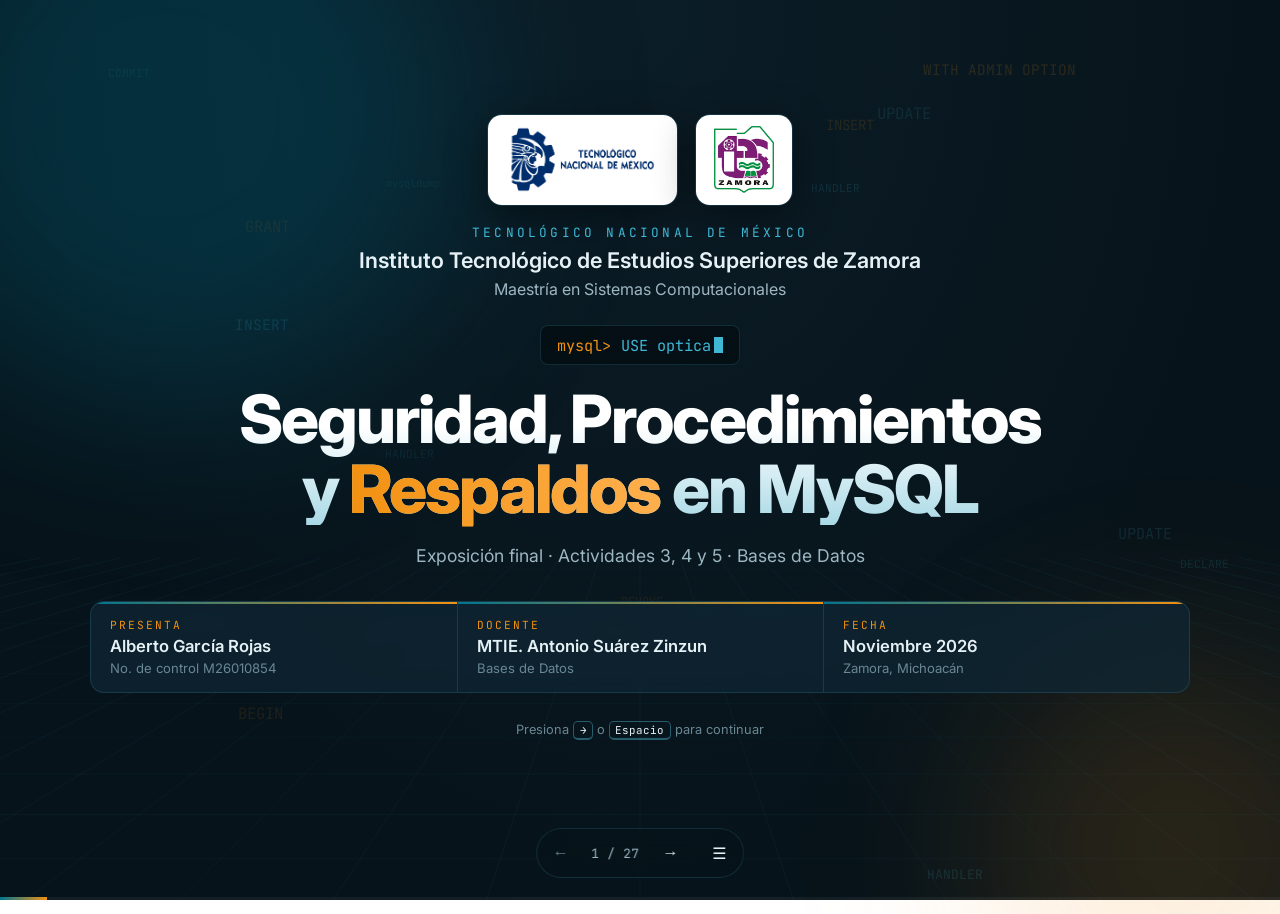
==== commit 61c61aa3: "avance en expo y IS-act4" ====
--- a/msn_bases_de_datos/expo final/index.html
+++ b/msn_bases_de_datos/expo final/index.html
@@ -1151,6 +1151,10 @@
           <div class="bloque bloque--sql" tabindex="0" title="Clic para resaltar · botón Copiar para copiar"><pre class="sql">CALL sp_alta_paciente_con_expediente(
   @opt01, 'Prueba Correo Invalido', '1990-01-01', 'M',
   '3510000000', 'correo-sin-arroba', NULL, @p_tmp, @f_tmp);</pre><button class="copiar" type="button">Copiar</button></div>
+          <p class="nota nota--error">Campo mal enviado · p_correo = 'correo-sin-arroba': no tiene @ ni dominio, así que no cumple el REGEXP de chk_paciente_correo y el INSERT INTO paciente falla.</p>
+          <p class="nota ">Los demás IN son válidos: nombre, fecha, sexo 'M' y teléfono cumplen sus reglas; direccion = NULL está permitido (único campo opcional).</p>
+          <p class="nota ">@opt01 · IN: UUID de la óptica, definido en P.2 (SET @opt01 = …).</p>
+          <p class="nota ">@p_tmp, @f_tmp · OUT: recibirían el id del paciente y el folio, pero el EXIT HANDLER hace ROLLBACK + RESIGNAL antes de asignarlos; quedan sin valor útil.</p>
           <p class="nota ">Después: los mismos 7 y 7</p>
           <div class="bloque bloque--sql" tabindex="0" title="Clic para resaltar · botón Copiar para copiar"><pre class="sql">SELECT (SELECT COUNT(*) FROM paciente)   AS pacientes,
        (SELECT COUNT(*) FROM expediente) AS expedientes;</pre><button class="copiar" type="button">Copiar</button></div>
--- a/msn_bases_de_datos/expo final/css/styles.css
+++ b/msn_bases_de_datos/expo final/css/styles.css
@@ -790,6 +790,11 @@
 }
 .bloque:hover .copiar, .bloque:focus-within .copiar, .bloque.copiado .copiar, .bloque.marcado .copiar { opacity: 1; }
 .bloque.copiado .copiar { color: var(--verde); border-color: var(--verde); }
+
+/* CALL con botón para saltar al CREATE PROCEDURE, a la izquierda de Copiar */
+.bloque--call { padding-right: 15rem; }
+.bloque .ir-declaracion, .bloque .volver-call { right: 5rem; }
+.bloque .volver-call { color: var(--naranja-cl); border-color: var(--naranja); }
 
 /* Resaltado de sintaxis (lo aplica main.js) */
 .t-com { color: #6a8794; font-style: italic; }
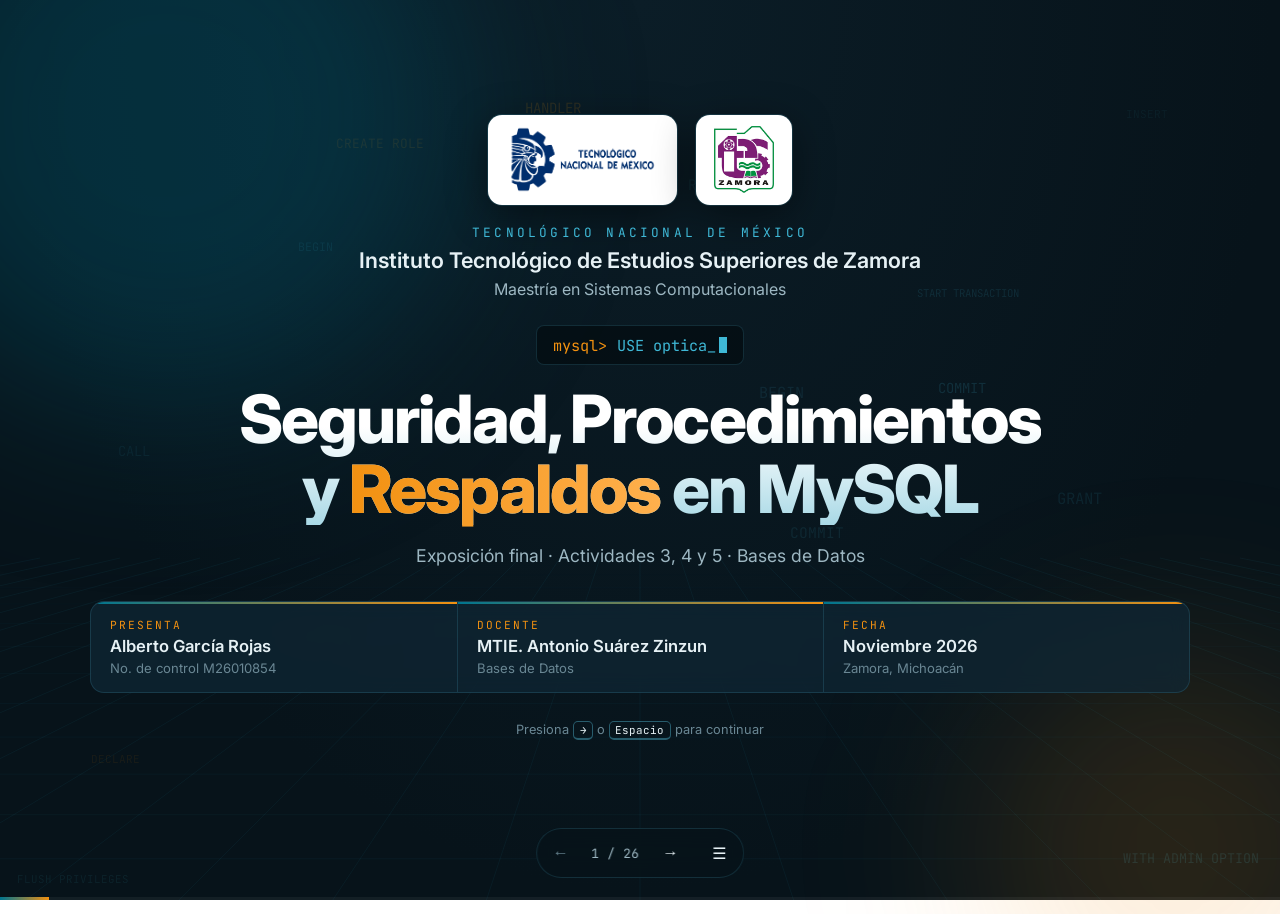
==== commit 9516a503: "expo: diapositiva de roles y permisos y creación de roles en vivo [2.0] - Nueva diapositiva "Roles y" ====
--- a/msn_bases_de_datos/expo final/index.html
+++ b/msn_bases_de_datos/expo final/index.html
@@ -548,10 +548,8 @@
           <div class="bloque bloque--sql" tabindex="0" title="Clic para resaltar · botón Copiar para copiar"><pre class="sql">USE optica_db;</pre><button class="copiar" type="button">Copiar</button></div>
           <div class="bloque bloque--sql" tabindex="0" title="Clic para resaltar · botón Copiar para copiar"><pre class="sql">SET @opt01 = BIN_TO_UUID(UNHEX(MD5('opt-01')));
 SET @suc01 = BIN_TO_UUID(UNHEX(MD5('suc-01')));
-SET @suc02 = BIN_TO_UUID(UNHEX(MD5('suc-02')));
 SET @suc04 = BIN_TO_UUID(UNHEX(MD5('suc-04')));
 SET @usr02 = BIN_TO_UUID(UNHEX(MD5('usr-02')));
-SET @usr03 = BIN_TO_UUID(UNHEX(MD5('usr-03')));
 SET @usr04 = BIN_TO_UUID(UNHEX(MD5('usr-04')));
 SET @pac01 = BIN_TO_UUID(UNHEX(MD5('pac-01')));</pre><button class="copiar" type="button">Copiar</button></div>
           <p class="nota nota--esperado">Esperado: 6 pacientes, 6 expedientes, 9 asientos, 8 recetas, 1 sin receta</p>
@@ -579,9 +577,6 @@
         <li><span>1.2</span>Transacción: paciente + expediente</li>
         <li><span>1.3</span>Atomicidad ante un dato inválido</li>
         <li><span>1.4</span>Consulta con receta y reglas de negocio</li>
-        <li><span>1.5</span>Con transacción vs. sin transacción</li>
-        <li><span>1.6</span>SAVEPOINT: tolerar renglones inválidos</li>
-        <li><span>1.7</span>Concurrencia: SELECT … FOR UPDATE</li>
         </ol>
       </div>
     </div>
@@ -589,7 +584,7 @@
   <section class="slide slide--procs" data-titulo="Procedimientos a crear">
     <header class="encabezado encabezado--izq">
       <p class="sobretitulo anim" style="--d:0">Actividad 3 · Procedimientos y transacciones</p>
-      <h2 class="encabezado__titulo anim" style="--d:1">7 procedimientos por crear</h2>
+      <h2 class="encabezado__titulo anim" style="--d:1">5 procedimientos por crear</h2>
       <p class="encabezado__texto anim" style="--d:1">
         Todavía no existen en <code>optica_db</code>. El criterio para usar transacción:
         <strong>¿cuántas escrituras deben verse como una sola operación?</strong>
@@ -640,7 +635,7 @@
           <li class="proc anim" style="--d:6">
             <div class="proc__cab">
               <code class="proc__nombre">sp_alta_paciente_con_expediente</code>
-              <span class="proc__demo">1.2 · 1.3 · 1.7</span>
+              <span class="proc__demo">1.2 · 1.3</span>
             </div>
             <p class="proc__firma">(…, OUT paciente, OUT folio)</p>
             <p class="proc__texto">Crea paciente y expediente juntos; calcula el folio consecutivo <code>EXP-AAAA-NNNN</code>.</p>
@@ -649,37 +644,11 @@
           <li class="proc anim" style="--d:7">
             <div class="proc__cab">
               <code class="proc__nombre">sp_registrar_consulta</code>
-              <span class="proc__demo">1.4 · 1.5</span>
+              <span class="proc__demo">1.4</span>
             </div>
             <p class="proc__firma">(expediente, usuario, sucursal, …)</p>
             <p class="proc__texto">Asiento clínico y receta en bloque; valida tres reglas de negocio antes de escribir.</p>
             <div class="chips"><span>SIGNAL</span><span>ROLLBACK</span></div>
-          </li>
-          <li class="proc anim" style="--d:8">
-            <div class="proc__cab">
-              <code class="proc__nombre">sp_reasignar_sucursales_usuario</code>
-              <span class="proc__demo">1.6</span>
-            </div>
-            <p class="proc__firma">(usuario, JSON, OUT asignadas, OUT omitidas)</p>
-            <p class="proc__texto">Reemplaza las sucursales de un usuario; descarta los renglones inválidos sin abortar.</p>
-            <div class="chips"><span>SAVEPOINT</span><span>JSON</span></div>
-          </li>
-        </ol>
-      </section>
-      <section class="procs__grupo procs__grupo--2">
-        <header class="procs__cab anim" style="--d:2">
-          <h3>De contraste</h3>
-          <p>Sólo para la demostración; no forma parte de la aplicación.</p>
-        </header>
-        <ol class="procs__lista">
-          <li class="proc anim" style="--d:9">
-            <div class="proc__cab">
-              <code class="proc__nombre">sp_registrar_consulta_sin_tx</code>
-              <span class="proc__demo">1.5</span>
-            </div>
-            <p class="proc__firma">(expediente, usuario, sucursal, …)</p>
-            <p class="proc__texto">La misma consulta sin transacción: si falla la receta, el asiento queda huérfano.</p>
-            <div class="chips"><span>autocommit</span></div>
           </li>
         </ol>
       </section>
@@ -697,7 +666,7 @@
       </header>
 
       <aside class="demo__guia anim" style="--d:1">
-        <p class="demo__objetivo">Crear los siete procedimientos. <code>DELIMITER $$</code> evita que los <code>;</code> del cuerpo corten el <code>CREATE PROCEDURE</code>.</p>
+        <p class="demo__objetivo">Crear los cinco procedimientos. <code>DELIMITER $$</code> evita que los <code>;</code> del cuerpo corten el <code>CREATE PROCEDURE</code>.</p>
         <h3 class="demo__subtitulo">Pasos</h3>
         <ol class="pasos">
           <li><b>Copiar todo</b> y pegarlo en un editor nuevo.</li>
@@ -706,7 +675,7 @@
         </ol>
         <h3 class="demo__subtitulo">Resultado esperado</h3>
         <ul class="esperados">
-          <li class="esperado esperado--ok"><span class="esperado__icono">✔</span><span>7 procedimientos · 3 con <code>START TRANSACTION</code></span></li>
+          <li class="esperado esperado--ok"><span class="esperado__icono">✔</span><span>5 procedimientos · 2 con <code>START TRANSACTION</code></span></li>
           <li class="esperado esperado--aviso"><span class="esperado__icono">!</span><span><code>DELIMITER</code> lo interpreta el cliente (DBeaver o <code>mysql</code>); el servidor nunca lo recibe.</span></li>
         </ul>
       </aside>
@@ -723,12 +692,10 @@
 DROP PROCEDURE IF EXISTS sp_actualizar_contacto_paciente;
 DROP PROCEDURE IF EXISTS sp_alta_sucursal;
 DROP PROCEDURE IF EXISTS sp_alta_paciente_con_expediente;
-DROP PROCEDURE IF EXISTS sp_registrar_consulta;
-DROP PROCEDURE IF EXISTS sp_reasignar_sucursales_usuario;
-DROP PROCEDURE IF EXISTS sp_registrar_consulta_sin_tx;</pre><button class="copiar" type="button">Copiar</button></div>
+DROP PROCEDURE IF EXISTS sp_registrar_consulta;</pre><button class="copiar" type="button">Copiar</button></div>
           <p class="nota ">Desde aquí el fin de sentencia es $$</p>
           <div class="bloque bloque--sql" tabindex="0" title="Clic para resaltar · botón Copiar para copiar"><pre class="sql">DELIMITER $$</pre><button class="copiar" type="button">Copiar</button></div>
-          <p class="nota ">1/7 · sin TX · sólo lectura, búsqueda por prefijo</p>
+          <p class="nota ">1/5 · sin TX · sólo lectura, búsqueda por prefijo</p>
           <div class="bloque bloque--sql" tabindex="0" title="Clic para resaltar · botón Copiar para copiar"><pre class="sql">CREATE PROCEDURE sp_buscar_paciente(
   IN p_optica_id CHAR(36),
   IN p_nombre    VARCHAR(150)
@@ -749,7 +716,7 @@
     AND p.nombre LIKE CONCAT(p_nombre, '%')
   ORDER BY p.nombre;
 END$$</pre><button class="copiar" type="button">Copiar</button></div>
-          <p class="nota ">2/7 · sin TX · validación previa + un solo UPDATE</p>
+          <p class="nota ">2/5 · sin TX · validación previa + un solo UPDATE</p>
           <div class="bloque bloque--sql" tabindex="0" title="Clic para resaltar · botón Copiar para copiar"><pre class="sql">CREATE PROCEDURE sp_actualizar_contacto_paciente(
   IN p_paciente_id CHAR(36),
   IN p_telefono    VARCHAR(20),
@@ -771,7 +738,7 @@
          direccion = p_direccion
    WHERE id = v_paciente;
 END$$</pre><button class="copiar" type="button">Copiar</button></div>
-          <p class="nota ">3/7 · sin TX · un solo INSERT, id en parámetro OUT</p>
+          <p class="nota ">3/5 · sin TX · un solo INSERT, id en parámetro OUT</p>
           <div class="bloque bloque--sql" tabindex="0" title="Clic para resaltar · botón Copiar para copiar"><pre class="sql">CREATE PROCEDURE sp_alta_sucursal(
   IN  p_optica_id   CHAR(36),
   IN  p_nombre      VARCHAR(150),
@@ -786,7 +753,7 @@
   VALUES (v_sucursal, UUID_TO_BIN(p_optica_id), p_nombre, p_direccion);
   SET p_sucursal_id = BIN_TO_UUID(v_sucursal);
 END$$</pre><button class="copiar" type="button">Copiar</button></div>
-          <p class="nota ">4/7 · con TX · paciente + expediente, folio con FOR UPDATE</p>
+          <p class="nota ">4/5 · con TX · paciente + expediente, folio con FOR UPDATE</p>
           <div class="bloque bloque--sql" tabindex="0" title="Clic para resaltar · botón Copiar para copiar"><pre class="sql">CREATE PROCEDURE sp_alta_paciente_con_expediente(
   IN  p_optica_id        CHAR(36),
   IN  p_nombre           VARCHAR(150),
@@ -831,7 +798,7 @@
   COMMIT;
   SET p_paciente_id = BIN_TO_UUID(v_paciente);
 END$$</pre><button class="copiar" type="button">Copiar</button></div>
-          <p class="nota ">5/7 · con TX · asiento + receta, tres reglas de negocio</p>
+          <p class="nota ">5/5 · con TX · asiento + receta, tres reglas de negocio</p>
           <div class="bloque bloque--sql" tabindex="0" title="Clic para resaltar · botón Copiar para copiar"><pre class="sql">CREATE PROCEDURE sp_registrar_consulta(
   IN  p_expediente_id    CHAR(36),
   IN  p_usuario_id       CHAR(36),
@@ -927,87 +894,9 @@
   COMMIT;
   SET p_asiento_id = BIN_TO_UUID(v_asiento);
 END$$</pre><button class="copiar" type="button">Copiar</button></div>
-          <p class="nota ">6/7 · con TX · SAVEPOINT por renglón</p>
-          <div class="bloque bloque--sql" tabindex="0" title="Clic para resaltar · botón Copiar para copiar"><pre class="sql">CREATE PROCEDURE sp_reasignar_sucursales_usuario(
-  IN  p_usuario_id CHAR(36),
-  IN  p_sucursales JSON,
-  OUT p_asignadas  INT,
-  OUT p_omitidas   INT
-)
-COMMENT 'Reasigna sucursales usando SAVEPOINT para tolerar renglones invalidos'
-BEGIN
-  DECLARE v_usuario  BINARY(16);
-  DECLARE v_sucursal BINARY(16);
-  DECLARE v_total    INT;
-  DECLARE v_i        INT DEFAULT 0;
-  DECLARE v_error    INT DEFAULT 0;
-  DECLARE EXIT HANDLER FOR SQLEXCEPTION
-  BEGIN
-    ROLLBACK;
-    RESIGNAL;
-  END;
-  SET v_usuario   = UUID_TO_BIN(p_usuario_id);
-  SET v_total     = COALESCE(JSON_LENGTH(p_sucursales), 0);
-  SET p_asignadas = 0;
-  SET p_omitidas  = 0;
-  START TRANSACTION;
-    IF NOT EXISTS (SELECT 1 FROM usuario WHERE id = v_usuario) THEN
-      SIGNAL SQLSTATE '45000'
-        SET MESSAGE_TEXT = 'El usuario indicado no existe';
-    END IF;
-    DELETE FROM usuario_sucursal WHERE usuario_id = v_usuario;
-    WHILE v_i &lt; v_total DO
-      SET v_error = 0;
-      SAVEPOINT sp_renglon;
-      -- Bloque anidado con su propio manejador: atrapa el error de
-      -- este renglón sin abortar el procedimiento completo.
-      BEGIN
-        DECLARE CONTINUE HANDLER FOR SQLEXCEPTION SET v_error = 1;
-        SET v_sucursal = UUID_TO_BIN(
-              JSON_UNQUOTE(JSON_EXTRACT(p_sucursales, CONCAT('$[', v_i, ']'))));
-        INSERT INTO usuario_sucursal (usuario_id, sucursal_id)
-        VALUES (v_usuario, v_sucursal);
-      END;
-      IF v_error = 1 THEN
-        ROLLBACK TO SAVEPOINT sp_renglon;
-        SET p_omitidas = p_omitidas + 1;
-      ELSE
-        SET p_asignadas = p_asignadas + 1;
-      END IF;
-      SET v_i = v_i + 1;
-    END WHILE;
-    IF p_asignadas = 0 THEN
-      SIGNAL SQLSTATE '45000'
-        SET MESSAGE_TEXT = 'Ninguna sucursal de la lista resulto valida';
-    END IF;
-  COMMIT;
-END$$</pre><button class="copiar" type="button">Copiar</button></div>
-          <p class="nota ">7/7 · contraste · misma consulta SIN transacción</p>
-          <div class="bloque bloque--sql" tabindex="0" title="Clic para resaltar · botón Copiar para copiar"><pre class="sql">CREATE PROCEDURE sp_registrar_consulta_sin_tx(
-  IN p_expediente_id CHAR(36),
-  IN p_usuario_id    CHAR(36),
-  IN p_sucursal_id   CHAR(36),
-  IN p_analisis      TEXT,
-  IN p_od_esfera     DECIMAL(4,2),
-  IN p_od_eje        SMALLINT
-)
-COMMENT 'DEMOSTRATIVO: misma operacion sin transaccion. No usar en produccion'
-BEGIN
-  DECLARE v_asiento BINARY(16);
-  DECLARE v_receta  BINARY(16);
-  SET v_asiento = UUID_TO_BIN(UUID(), 1);
-  SET v_receta  = UUID_TO_BIN(UUID(), 1);
-  INSERT INTO asiento_clinico
-    (id, expediente_id, usuario_id, sucursal_id, fecha, analisis_preliminar)
-  VALUES
-    (v_asiento, UUID_TO_BIN(p_expediente_id), UUID_TO_BIN(p_usuario_id),
-     UUID_TO_BIN(p_sucursal_id), CURRENT_DATE, p_analisis);
-  INSERT INTO receta (id, asiento_id, fecha, od_esfera, od_eje)
-  VALUES (v_receta, v_asiento, CURRENT_DATE, p_od_esfera, p_od_eje);
-END$$</pre><button class="copiar" type="button">Copiar</button></div>
           <p class="nota ">De vuelta al &#x27;;&#x27; normal</p>
           <div class="bloque bloque--sql" tabindex="0" title="Clic para resaltar · botón Copiar para copiar"><pre class="sql">DELIMITER ;</pre><button class="copiar" type="button">Copiar</button></div>
-          <p class="nota nota--esperado">Esperado: 7 procedimientos, 3 con START TRANSACTION (con_tx = 1)</p>
+          <p class="nota nota--esperado">Esperado: 5 procedimientos, 2 con START TRANSACTION (con_tx = 1)</p>
           <div class="bloque bloque--sql" tabindex="0" title="Clic para resaltar · botón Copiar para copiar"><pre class="sql">SELECT ROUTINE_NAME AS procedimiento,
        ROUTINE_DEFINITION LIKE '%START TRANSACTION%' AS con_tx,
        ROUTINE_COMMENT AS descripcion
@@ -1151,10 +1040,6 @@
           <div class="bloque bloque--sql" tabindex="0" title="Clic para resaltar · botón Copiar para copiar"><pre class="sql">CALL sp_alta_paciente_con_expediente(
   @opt01, 'Prueba Correo Invalido', '1990-01-01', 'M',
   '3510000000', 'correo-sin-arroba', NULL, @p_tmp, @f_tmp);</pre><button class="copiar" type="button">Copiar</button></div>
-          <p class="nota nota--error">Campo mal enviado · p_correo = 'correo-sin-arroba': no tiene @ ni dominio, así que no cumple el REGEXP de chk_paciente_correo y el INSERT INTO paciente falla.</p>
-          <p class="nota ">Los demás IN son válidos: nombre, fecha, sexo 'M' y teléfono cumplen sus reglas; direccion = NULL está permitido (único campo opcional).</p>
-          <p class="nota ">@opt01 · IN: UUID de la óptica, definido en P.2 (SET @opt01 = …).</p>
-          <p class="nota ">@p_tmp, @f_tmp · OUT: recibirían el id del paciente y el folio, pero el EXIT HANDLER hace ROLLBACK + RESIGNAL antes de asignarlos; quedan sin valor útil.</p>
           <p class="nota ">Después: los mismos 7 y 7</p>
           <div class="bloque bloque--sql" tabindex="0" title="Clic para resaltar · botón Copiar para copiar"><pre class="sql">SELECT (SELECT COUNT(*) FROM paciente)   AS pacientes,
        (SELECT COUNT(*) FROM expediente) AS expedientes;</pre><button class="copiar" type="button">Copiar</button></div>
@@ -1223,182 +1108,6 @@
       </div>
     </div>
   </section>
-  <section class="slide slide--demo" data-titulo="1.5 · Con transacción vs. sin transacción">
-    <div class="demo">
-      <header class="demo__cab anim" style="--d:0">
-        <span class="demo__num">1.5</span>
-        <div class="demo__encabezado">
-          <p class="sobretitulo">Actividad 3 · Procedimientos y transacciones</p>
-          <h2 class="demo__titulo">Con transacción vs. sin transacción</h2>
-        </div>
-        <p class="demo__conexion"><span>Conexión</span><code>root</code></p>
-      </header>
-
-      <aside class="demo__guia anim" style="--d:1">
-        <p class="demo__objetivo">Mismo error, dos resultados: sin transacción queda un asiento huérfano; con transacción no queda nada.</p>
-        <h3 class="demo__subtitulo">Pasos</h3>
-        <ol class="pasos">
-          <li>Conteo inicial.</li>
-          <li>Versión <code>_sin_tx</code> → error → conteo.</li>
-          <li>Versión transaccional → mismo error → conteo.</li>
-          <li>Borrar a mano el renglón huérfano.</li>
-        </ol>
-        <h3 class="demo__subtitulo">Resultado esperado</h3>
-        <ul class="esperados">
-          <li class="esperado esperado--ok"><span class="esperado__icono">✔</span><span>Inicio: 10 asientos · 9 recetas · 1 sin receta</span></li>
-          <li class="esperado esperado--error"><span class="esperado__icono">✖</span><span>Sin TX: 11 · 9 · <strong>2</strong> sin receta (quedó basura).</span></li>
-          <li class="esperado esperado--ok"><span class="esperado__icono">✔</span><span>Con TX: siguen 11 · 9 · 2. Ningún cambio.</span></li>
-        </ul>
-      </aside>
-
-      <div class="codigo anim" style="--d:2">
-        <div class="codigo__barra">
-          <span class="codigo__puntos" aria-hidden="true"><i></i><i></i><i></i></span>
-          <span class="codigo__archivo">demo_expo.sql · [1.5]</span>
-          <button class="copiar copiar--todo" type="button">Copiar todo</button>
-        </div>
-        <div class="codigo__cuerpo">
-          <p class="nota nota--esperado">Estado inicial. Esperado: 10 asientos, 9 recetas, 1 sin receta</p>
-          <div class="bloque bloque--sql" tabindex="0" title="Clic para resaltar · botón Copiar para copiar"><pre class="sql">SELECT COUNT(*) AS asientos,
-       (SELECT COUNT(*) FROM receta) AS recetas,
-       (SELECT COUNT(*) FROM asiento_clinico a
-          LEFT JOIN receta r ON r.asiento_id = a.id
-         WHERE r.id IS NULL) AS asientos_sin_receta
-FROM asiento_clinico;</pre><button class="copiar" type="button">Copiar</button></div>
-          <p class="nota nota--error">SIN transacción · ERROR ESPERADO 3819 (chk_receta_od_eje)</p>
-          <div class="bloque bloque--sql" tabindex="0" title="Clic para resaltar · botón Copiar para copiar"><pre class="sql">CALL sp_registrar_consulta_sin_tx(
-  @exp_rosa, @usr02, @suc01, 'Prueba sin transaccion', -1.00, 200);</pre><button class="copiar" type="button">Copiar</button></div>
-          <p class="nota nota--esperado">Esperado: 11 asientos, 9 recetas, 2 sin receta  &lt;- quedó basura</p>
-          <div class="bloque bloque--sql" tabindex="0" title="Clic para resaltar · botón Copiar para copiar"><pre class="sql">SELECT COUNT(*) AS asientos,
-       (SELECT COUNT(*) FROM receta) AS recetas,
-       (SELECT COUNT(*) FROM asiento_clinico a
-          LEFT JOIN receta r ON r.asiento_id = a.id
-         WHERE r.id IS NULL) AS asientos_sin_receta
-FROM asiento_clinico;</pre><button class="copiar" type="button">Copiar</button></div>
-          <p class="nota nota--error">CON transacción, mismo error · ERROR ESPERADO 3819 (chk_receta_od_eje)</p>
-          <div class="bloque bloque--sql" tabindex="0" title="Clic para resaltar · botón Copiar para copiar"><pre class="sql">CALL sp_registrar_consulta(
-  @exp_rosa, @usr02, @suc01,
-  NULL, NULL, NULL, 'Prueba con transaccion', NULL,
-  'CR-39', 61.0, 20.5,
-  -1.00, NULL, 200, NULL,
-  -1.00, NULL,  90, NULL,
-  @a_tmp, @r_tmp);</pre><button class="copiar" type="button">Copiar</button></div>
-          <p class="nota nota--esperado">Esperado: los mismos 11 / 9 / 2  &lt;- la transacción no dejó rastro</p>
-          <div class="bloque bloque--sql" tabindex="0" title="Clic para resaltar · botón Copiar para copiar"><pre class="sql">SELECT COUNT(*) AS asientos,
-       (SELECT COUNT(*) FROM receta) AS recetas,
-       (SELECT COUNT(*) FROM asiento_clinico a
-          LEFT JOIN receta r ON r.asiento_id = a.id
-         WHERE r.id IS NULL) AS asientos_sin_receta
-FROM asiento_clinico;</pre><button class="copiar" type="button">Copiar</button></div>
-          <p class="nota ">El renglón huérfano hay que buscarlo y borrarlo a mano</p>
-          <div class="bloque bloque--sql" tabindex="0" title="Clic para resaltar · botón Copiar para copiar"><pre class="sql">DELETE FROM asiento_clinico
- WHERE analisis_preliminar = 'Prueba sin transaccion'
-   AND NOT EXISTS (SELECT 1 FROM receta r WHERE r.asiento_id = asiento_clinico.id);</pre><button class="copiar" type="button">Copiar</button></div>
-        </div>
-      </div>
-    </div>
-  </section>
-  <section class="slide slide--demo" data-titulo="1.6 · SAVEPOINT: tolerar renglones inválidos">
-    <div class="demo">
-      <header class="demo__cab anim" style="--d:0">
-        <span class="demo__num">1.6</span>
-        <div class="demo__encabezado">
-          <p class="sobretitulo">Actividad 3 · Procedimientos y transacciones</p>
-          <h2 class="demo__titulo">SAVEPOINT: tolerar renglones inválidos</h2>
-        </div>
-        <p class="demo__conexion"><span>Conexión</span><code>root</code></p>
-      </header>
-
-      <aside class="demo__guia anim" style="--d:1">
-        <p class="demo__objetivo">Un <code>SAVEPOINT</code> por renglón: se descarta el inválido sin abortar la operación completa.</p>
-        <h3 class="demo__subtitulo">Pasos</h3>
-        <ol class="pasos">
-          <li><code>CALL</code> con dos sucursales válidas y un id inexistente.</li>
-          <li>Leer los contadores <code>OUT</code>.</li>
-          <li>Consultar las sucursales asignadas.</li>
-        </ol>
-        <h3 class="demo__subtitulo">Resultado esperado</h3>
-        <ul class="esperados">
-          <li class="esperado esperado--ok"><span class="esperado__icono">✔</span><span>asignadas = 2 · omitidas = 1</span></li>
-          <li class="esperado esperado--ok"><span class="esperado__icono">✔</span><span>Matriz Centro y Sucursal Jardinadas</span></li>
-        </ul>
-      </aside>
-
-      <div class="codigo anim" style="--d:2">
-        <div class="codigo__barra">
-          <span class="codigo__puntos" aria-hidden="true"><i></i><i></i><i></i></span>
-          <span class="codigo__archivo">demo_expo.sql · [1.6]</span>
-          <button class="copiar copiar--todo" type="button">Copiar todo</button>
-        </div>
-        <div class="codigo__cuerpo">
-          <div class="bloque bloque--sql" tabindex="0" title="Clic para resaltar · botón Copiar para copiar"><pre class="sql">CALL sp_reasignar_sucursales_usuario(
-  @usr03,
-  JSON_ARRAY(@suc01, @suc02, '00000000-0000-0000-0000-000000000000'),
-  @asignadas, @omitidas);</pre><button class="copiar" type="button">Copiar</button></div>
-          <p class="nota nota--esperado">Esperado: asignadas = 2, omitidas = 1</p>
-          <div class="bloque bloque--sql" tabindex="0" title="Clic para resaltar · botón Copiar para copiar"><pre class="sql">SELECT @asignadas AS asignadas, @omitidas AS omitidas;</pre><button class="copiar" type="button">Copiar</button></div>
-          <p class="nota nota--esperado">Esperado: Matriz Centro y Sucursal Jardinadas</p>
-          <div class="bloque bloque--sql" tabindex="0" title="Clic para resaltar · botón Copiar para copiar"><pre class="sql">SELECT s.nombre AS sucursal_asignada
-FROM usuario_sucursal us
-JOIN sucursal s ON s.id = us.sucursal_id
-WHERE us.usuario_id = UUID_TO_BIN(@usr03);</pre><button class="copiar" type="button">Copiar</button></div>
-        </div>
-      </div>
-    </div>
-  </section>
-  <section class="slide slide--demo" data-titulo="1.7 · Concurrencia: SELECT … FOR UPDATE">
-    <div class="demo">
-      <header class="demo__cab anim" style="--d:0">
-        <span class="demo__num">1.7</span>
-        <div class="demo__encabezado">
-          <p class="sobretitulo">Actividad 3 · Procedimientos y transacciones</p>
-          <h2 class="demo__titulo">Concurrencia: SELECT … FOR UPDATE</h2>
-        </div>
-        <p class="demo__conexion"><span>Conexión</span><code>2 editores root</code></p>
-      </header>
-
-      <aside class="demo__guia anim" style="--d:1">
-        <p class="demo__objetivo"><code>FOR UPDATE</code> serializa el cálculo del folio: dos altas simultáneas no obtienen el mismo número.</p>
-        <h3 class="demo__subtitulo">Pasos</h3>
-        <ol class="pasos">
-          <li>Editor A: <code>START TRANSACTION</code> y lectura con <code>FOR UPDATE</code>.</li>
-          <li>Editor B: <code>CALL</code> → queda en espera.</li>
-          <li>Editor A: <code>COMMIT</code>.</li>
-          <li>Editor B: leer el folio.</li>
-        </ol>
-        <h3 class="demo__subtitulo">Resultado esperado</h3>
-        <ul class="esperados">
-          <li class="esperado esperado--ok"><span class="esperado__icono">✔</span><span>B se desbloquea en cuanto A confirma.</span></li>
-          <li class="esperado esperado--ok"><span class="esperado__icono">✔</span><span>Folio <code>EXP-2026-0005</code>, sin error 1062.</span></li>
-          <li class="esperado esperado--aviso"><span class="esperado__icono">!</span><span>Hacerlo ágil: <code>innodb_lock_wait_timeout</code> es de 50 s.</span></li>
-        </ul>
-      </aside>
-
-      <div class="codigo anim" style="--d:2">
-        <div class="codigo__barra">
-          <span class="codigo__puntos" aria-hidden="true"><i></i><i></i><i></i></span>
-          <span class="codigo__archivo">demo_expo.sql · [1.7]</span>
-          <button class="copiar copiar--todo" type="button">Copiar todo</button>
-        </div>
-        <div class="codigo__cuerpo">
-          <p class="nota nota--sesion">SESIÓN A (editor 1) · paso 1: toma el bloqueo del rango de folios</p>
-          <div class="bloque bloque--sql" tabindex="0" title="Clic para resaltar · botón Copiar para copiar"><pre class="sql">START TRANSACTION;</pre><button class="copiar" type="button">Copiar</button></div>
-          <div class="bloque bloque--sql" tabindex="0" title="Clic para resaltar · botón Copiar para copiar"><pre class="sql">SELECT COALESCE(MAX(CAST(SUBSTRING(folio, 10) AS UNSIGNED)), 0) + 1 AS siguiente
-  FROM expediente
- WHERE folio LIKE 'EXP-2026-%'
- FOR UPDATE;</pre><button class="copiar" type="button">Copiar</button></div>
-          <p class="nota nota--sesion">SESIÓN B (editor 2) · paso 2: queda EN ESPERA (reloj girando)</p>
-          <div class="bloque bloque--sql" tabindex="0" title="Clic para resaltar · botón Copiar para copiar"><pre class="sql">CALL sp_alta_paciente_con_expediente(
-  BIN_TO_UUID(UNHEX(MD5('opt-01'))), 'Prueba Concurrencia', '1995-02-02', 'M',
-  '3510000002', 'concurrencia@correo.com', NULL, @pac_b, @folio_b);</pre><button class="copiar" type="button">Copiar</button></div>
-          <p class="nota nota--sesion">SESIÓN A · paso 3: libera el bloqueo; B termina de inmediato</p>
-          <div class="bloque bloque--sql" tabindex="0" title="Clic para resaltar · botón Copiar para copiar"><pre class="sql">COMMIT;</pre><button class="copiar" type="button">Copiar</button></div>
-          <p class="nota nota--sesion">SESIÓN B · paso 4. Esperado: EXP-2026-0005, sin duplicado</p>
-          <div class="bloque bloque--sql" tabindex="0" title="Clic para resaltar · botón Copiar para copiar"><pre class="sql">SELECT @folio_b AS folio;</pre><button class="copiar" type="button">Copiar</button></div>
-        </div>
-      </div>
-    </div>
-  </section>
   <section class="slide slide--seccion" data-titulo="02 · Seguridad: roles y usuarios">
     <div class="seccion">
       <span class="seccion__num anim" style="--d:0">02</span>
@@ -1407,12 +1116,241 @@
         <h2 class="seccion__titulo anim" style="--d:2">Seguridad: roles y usuarios</h2>
         <p class="seccion__desc anim" style="--d:3">Cada cuenta accede sólo a lo que su función requiere. Se prueba entrando con cada usuario.</p>
         <ol class="seccion__lista anim" style="--d:4">
+        <li><span>2.0</span>Creación de roles, permisos y cuentas</li>
         <li><span>2.1</span>Inventario de roles, permisos y políticas</li>
         <li><span>2.2</span>Recepción: lo permitido y lo negado</li>
         <li><span>2.3</span>Optometrista y auditor</li>
         <li><span>2.4</span>GRANT / REVOKE en vivo</li>
         <li><span>2.5</span>Opcional · bloqueo por intentos fallidos</li>
         </ol>
+      </div>
+    </div>
+  </section>
+  <section class="slide slide--procs" data-titulo="Roles y permisos">
+    <header class="encabezado encabezado--izq">
+      <p class="sobretitulo anim" style="--d:0">Actividad 4 · Seguridad: roles y usuarios</p>
+      <h2 class="encabezado__titulo anim" style="--d:1">5 roles por crear, una cuenta por rol</h2>
+      <p class="encabezado__texto anim" style="--d:1">
+        Los permisos se otorgan <strong>al rol</strong>; el usuario sólo lo hereda (<code>SET DEFAULT ROLE</code>).
+        <span class="leyenda"><b>S</b> SELECT · <b>I</b> INSERT · <b>U</b> UPDATE · <b>D</b> DELETE · <b>*</b> sin <code>password_hash</code></span>
+      </p>
+    </header>
+    <ol class="roles">
+      <li class="rol anim rol--0" style="--d:2">
+        <div class="proc__cab">
+          <code class="proc__nombre">rol_admin_app</code>
+          
+        </div>
+        <p class="proc__firma">cuenta: usr_admin@localhost</p>
+        <p class="proc__texto">Administra la estructura de la óptica y las cuentas. No ve datos clínicos.</p>
+        <ul class="perms">
+            <li><span class="perm__obj">optica · sucursal · rol</span><span class="perm__val">S I U</span></li>
+            <li><span class="perm__obj">usuario_sucursal</span><span class="perm__val">S I D</span></li>
+            <li><span class="perm__obj">usuario</span><span class="perm__val">S* I U</span></li>
+            <li class="perm--exec"><span class="perm__obj">EXECUTE</span><span class="perm__val">sp_alta_sucursal</span></li>
+        </ul>
+        <div class="rol__negado"><b>✖</b><span>pacientes y expedientes</span><span>historial clínico</span></div>
+      </li>
+      <li class="rol anim rol--1" style="--d:3">
+        <div class="proc__cab">
+          <code class="proc__nombre">rol_optometrista</code>
+          <span class="proc__demo">2.3</span>
+        </div>
+        <p class="proc__firma">cuenta: usr_optometrista1@localhost</p>
+        <p class="proc__texto">Atiende la consulta: registra asientos clínicos y emite recetas.</p>
+        <ul class="perms">
+            <li><span class="perm__obj">catálogos · usuario*</span><span class="perm__val">S</span></li>
+            <li><span class="perm__obj">paciente · expediente</span><span class="perm__val">S</span></li>
+            <li><span class="perm__obj">asiento_clinico · receta</span><span class="perm__val">S I U</span></li>
+            <li class="perm--exec"><span class="perm__obj">EXECUTE</span><span class="perm__val">sp_buscar_paciente<br>sp_registrar_consulta</span></li>
+        </ul>
+        <div class="rol__negado"><b>✖</b><span>DELETE en el historial</span><span>editar pacientes</span></div>
+      </li>
+      <li class="rol anim rol--2" style="--d:4">
+        <div class="proc__cab">
+          <code class="proc__nombre">rol_recepcion</code>
+          <span class="proc__demo">2.2</span>
+        </div>
+        <p class="proc__firma">cuenta: usr_recepcion1@localhost</p>
+        <p class="proc__texto">Da de alta pacientes y expedientes y entrega recetas.</p>
+        <ul class="perms">
+            <li><span class="perm__obj">optica · sucursal · usuario*</span><span class="perm__val">S</span></li>
+            <li><span class="perm__obj">paciente</span><span class="perm__val">S I U</span></li>
+            <li><span class="perm__obj">expediente</span><span class="perm__val">S I</span></li>
+            <li><span class="perm__obj">receta</span><span class="perm__val">S</span></li>
+            <li class="perm--exec"><span class="perm__obj">EXECUTE</span><span class="perm__val">sp_buscar_paciente<br>sp_alta_paciente_con_expediente<br>sp_actualizar_contacto_paciente</span></li>
+        </ul>
+        <div class="rol__negado"><b>✖</b><span>asiento_clinico</span><span>DELETE</span></div>
+      </li>
+      <li class="rol anim rol--3" style="--d:5">
+        <div class="proc__cab">
+          <code class="proc__nombre">rol_auditor</code>
+          <span class="proc__demo">2.3 · 2.4</span>
+        </div>
+        <p class="proc__firma">cuenta: usr_auditor@localhost</p>
+        <p class="proc__texto">Revisión y cumplimiento: lee todo y no modifica nada.</p>
+        <ul class="perms">
+            <li><span class="perm__obj">las 8 tablas</span><span class="perm__val">S</span></li>
+            <li><span class="perm__obj">usuario</span><span class="perm__val">S*</span></li>
+            <li class="perm--exec"><span class="perm__obj">EXECUTE</span><span class="perm__val">sp_buscar_paciente</span></li>
+        </ul>
+        <div class="rol__negado"><b>✖</b><span>INSERT · UPDATE · DELETE</span><span>procedimientos de alta</span></div>
+      </li>
+      <li class="rol anim rol--4 rol--clic" style="--d:6" role="button" tabindex="0" data-dialogo="dlg-rol_respaldo" aria-haspopup="dialog" title="Clic para ver qué hace cada privilegio">
+        <div class="proc__cab">
+          <code class="proc__nombre">rol_respaldo</code>
+          <span class="proc__demo">3.1 – 3.3</span>
+        </div>
+        <p class="proc__firma">cuenta: usr_respaldo@localhost</p>
+        <p class="proc__texto">Cuenta técnica: lo mínimo que necesita <code>mysqldump</code>.</p>
+        <ul class="perms">
+            <li><span class="perm__obj">optica_db.*</span><span class="perm__val">SELECT · LOCK TABLES · SHOW VIEW · TRIGGER · EVENT</span></li>
+            <li><span class="perm__obj">*.* (global)</span><span class="perm__val">PROCESS · SHOW_ROUTINE</span></li>
+        </ul>
+        <div class="rol__negado"><b>✖</b><span>cualquier escritura</span></div><p class="rol__pista">ⓘ clic para ver qué hace cada privilegio</p>
+      </li>
+    </ol>
+    <dialog class="detalle rol--4" id="dlg-rol_respaldo" aria-labelledby="dlg-rol_respaldo-titulo">
+      <div class="detalle__cab">
+        <h3 id="dlg-rol_respaldo-titulo">Privilegios de rol_respaldo</h3>
+        <button class="detalle__cerrar" type="button" aria-label="Cerrar">&#10005;</button>
+      </div>
+      <ul class="detalle__lista">
+          <li><div class="det__priv"><code>LOCK TABLES</code><span>optica_db.*</span></div><p>Permite bloquear tablas (en las que ya tiene <code>SELECT</code>) mientras se leen. <code>mysqldump</code> lo usa para volcar un estado consistente cuando no se usa <code>--single-transaction</code> o hay tablas no transaccionales.</p></li>
+          <li><div class="det__priv"><code>SHOW VIEW</code><span>optica_db.*</span></div><p>Permite leer la definición de las vistas (<code>SHOW CREATE VIEW</code>) para incluirlas en el respaldo.</p></li>
+          <li><div class="det__priv"><code>TRIGGER</code><span>optica_db.*</span></div><p>Permite leer los disparadores (<code>SHOW CREATE TRIGGER</code>) y volcarlos con <code>--triggers</code>. Nota: también permitiría crearlos o borrarlos.</p></li>
+          <li><div class="det__priv"><code>EVENT</code><span>optica_db.*</span></div><p>Permite leer los eventos programados del Event Scheduler y volcarlos con <code>--events</code>. Nota: también permitiría crearlos o modificarlos.</p></li>
+          <li><div class="det__priv"><code>PROCESS</code><span>*.* (global)</span></div><p>Permite ver los procesos del servidor y leer la información de tablespaces. Desde MySQL 8.0.21 <code>mysqldump</code> lo exige; sin él hay que usar <code>--no-tablespaces</code>.</p></li>
+          <li><div class="det__priv"><code>SHOW_ROUTINE</code><span>*.* (global)</span></div><p>Permite leer el cuerpo de procedimientos y funciones creados por otra cuenta. Sin él, <code>--routines</code> genera el volcado sin los procedimientos.</p></li>
+      </ul>
+    </dialog>
+  </section>
+  <section class="slide slide--demo" data-titulo="2.0 · Creación de roles, permisos y cuentas">
+    <div class="demo">
+      <header class="demo__cab anim" style="--d:0">
+        <span class="demo__num">2.0</span>
+        <div class="demo__encabezado">
+          <p class="sobretitulo">Actividad 4 · Seguridad: roles y usuarios</p>
+          <h2 class="demo__titulo">Creación de roles, permisos y cuentas</h2>
+        </div>
+        <p class="demo__conexion"><span>Conexión</span><code>root</code></p>
+      </header>
+
+      <aside class="demo__guia anim" style="--d:1">
+        <p class="demo__objetivo">Crear los 5 roles, darles sus permisos y otorgar cada uno a una cuenta. Va después de 1.0: los <code>GRANT EXECUTE</code> necesitan los procedimientos.</p>
+        <h3 class="demo__subtitulo">Pasos</h3>
+        <ol class="pasos">
+          <li><b>Copiar todo</b> y ejecutarlo con <kbd>Alt</kbd>+<kbd>X</kbd>.</li>
+          <li><code>CREATE ROLE</code> y <code>GRANT</code> de permisos a cada rol.</li>
+          <li><code>CREATE USER</code> con su política de contraseña.</li>
+          <li><code>GRANT</code> rol → usuario y <code>SET DEFAULT ROLE</code>.</li>
+        </ol>
+        <h3 class="demo__subtitulo">Resultado esperado</h3>
+        <ul class="esperados">
+          <li class="esperado esperado--ok"><span class="esperado__icono">✔</span><span><code>role_edges</code> = 5</span></li>
+          <li class="esperado esperado--aviso"><span class="esperado__icono">!</span><span>Al inicio borra roles y cuentas: la demo se puede repetir.</span></li>
+        </ul>
+      </aside>
+
+      <div class="codigo anim" style="--d:2">
+        <div class="codigo__barra">
+          <span class="codigo__puntos" aria-hidden="true"><i></i><i></i><i></i></span>
+          <span class="codigo__archivo">demo_expo.sql · [2.0]</span>
+          <button class="copiar copiar--todo" type="button">Copiar todo</button>
+        </div>
+        <div class="codigo__cuerpo">
+          <p class="nota ">Por si se repite la demo: partir de cero (las cuentas caen con sus GRANT)</p>
+          <div class="bloque bloque--sql" tabindex="0" title="Clic para resaltar · botón Copiar para copiar"><pre class="sql">DROP USER IF EXISTS 'usr_admin'@'localhost', 'usr_optometrista1'@'localhost',
+  'usr_recepcion1'@'localhost', 'usr_auditor'@'localhost', 'usr_respaldo'@'localhost';
+DROP ROLE IF EXISTS 'rol_admin_app', 'rol_optometrista', 'rol_recepcion',
+  'rol_auditor', 'rol_respaldo';</pre><button class="copiar" type="button">Copiar</button></div>
+          <p class="nota nota--sesion">1. ROLES · cuentas bloqueadas que sólo agrupan permisos</p>
+          <div class="bloque bloque--sql" tabindex="0" title="Clic para resaltar · botón Copiar para copiar"><pre class="sql">CREATE ROLE 'rol_admin_app', 'rol_optometrista', 'rol_recepcion',
+  'rol_auditor', 'rol_respaldo';</pre><button class="copiar" type="button">Copiar</button></div>
+          <p class="nota nota--sesion">2. PERMISOS POR ROL</p>
+          <p class="nota ">rol_admin_app · estructura y cuentas; no ve datos clínicos ni password_hash</p>
+          <div class="bloque bloque--sql" tabindex="0" title="Clic para resaltar · botón Copiar para copiar"><pre class="sql">GRANT SELECT, INSERT, UPDATE ON optica_db.optica   TO 'rol_admin_app';
+GRANT SELECT, INSERT, UPDATE ON optica_db.sucursal TO 'rol_admin_app';
+GRANT SELECT, INSERT, UPDATE ON optica_db.rol      TO 'rol_admin_app';
+GRANT SELECT, INSERT, DELETE ON optica_db.usuario_sucursal TO 'rol_admin_app';
+GRANT SELECT (id, optica_id, rol_id, nombre, correo, activo)
+  ON optica_db.usuario TO 'rol_admin_app';
+GRANT INSERT, UPDATE ON optica_db.usuario TO 'rol_admin_app';
+GRANT EXECUTE ON PROCEDURE optica_db.sp_alta_sucursal TO 'rol_admin_app';</pre><button class="copiar" type="button">Copiar</button></div>
+          <p class="nota ">rol_optometrista · lee catálogos y pacientes; historial sin DELETE</p>
+          <div class="bloque bloque--sql" tabindex="0" title="Clic para resaltar · botón Copiar para copiar"><pre class="sql">GRANT SELECT ON optica_db.optica           TO 'rol_optometrista';
+GRANT SELECT ON optica_db.sucursal         TO 'rol_optometrista';
+GRANT SELECT ON optica_db.usuario_sucursal TO 'rol_optometrista';
+GRANT SELECT (id, nombre) ON optica_db.usuario TO 'rol_optometrista';
+GRANT SELECT ON optica_db.paciente         TO 'rol_optometrista';
+GRANT SELECT ON optica_db.expediente       TO 'rol_optometrista';
+GRANT SELECT, INSERT, UPDATE ON optica_db.asiento_clinico TO 'rol_optometrista';
+GRANT SELECT, INSERT, UPDATE ON optica_db.receta          TO 'rol_optometrista';
+GRANT EXECUTE ON PROCEDURE optica_db.sp_buscar_paciente    TO 'rol_optometrista';
+GRANT EXECUTE ON PROCEDURE optica_db.sp_registrar_consulta TO 'rol_optometrista';</pre><button class="copiar" type="button">Copiar</button></div>
+          <p class="nota ">rol_recepcion · pacientes y expedientes; receta sí, asiento_clinico no</p>
+          <div class="bloque bloque--sql" tabindex="0" title="Clic para resaltar · botón Copiar para copiar"><pre class="sql">GRANT SELECT ON optica_db.optica   TO 'rol_recepcion';
+GRANT SELECT ON optica_db.sucursal TO 'rol_recepcion';
+GRANT SELECT (id, nombre) ON optica_db.usuario TO 'rol_recepcion';
+GRANT SELECT, INSERT, UPDATE ON optica_db.paciente   TO 'rol_recepcion';
+GRANT SELECT, INSERT         ON optica_db.expediente TO 'rol_recepcion';
+GRANT SELECT ON optica_db.receta TO 'rol_recepcion';
+GRANT EXECUTE ON PROCEDURE optica_db.sp_buscar_paciente              TO 'rol_recepcion';
+GRANT EXECUTE ON PROCEDURE optica_db.sp_alta_paciente_con_expediente TO 'rol_recepcion';
+GRANT EXECUTE ON PROCEDURE optica_db.sp_actualizar_contacto_paciente TO 'rol_recepcion';</pre><button class="copiar" type="button">Copiar</button></div>
+          <p class="nota ">rol_auditor · lectura total, excepto password_hash</p>
+          <div class="bloque bloque--sql" tabindex="0" title="Clic para resaltar · botón Copiar para copiar"><pre class="sql">GRANT SELECT ON optica_db.optica           TO 'rol_auditor';
+GRANT SELECT ON optica_db.sucursal         TO 'rol_auditor';
+GRANT SELECT ON optica_db.rol              TO 'rol_auditor';
+GRANT SELECT ON optica_db.usuario_sucursal TO 'rol_auditor';
+GRANT SELECT ON optica_db.paciente         TO 'rol_auditor';
+GRANT SELECT ON optica_db.expediente       TO 'rol_auditor';
+GRANT SELECT ON optica_db.asiento_clinico  TO 'rol_auditor';
+GRANT SELECT ON optica_db.receta           TO 'rol_auditor';
+GRANT SELECT (id, optica_id, rol_id, nombre, correo, activo)
+  ON optica_db.usuario TO 'rol_auditor';
+GRANT EXECUTE ON PROCEDURE optica_db.sp_buscar_paciente TO 'rol_auditor';</pre><button class="copiar" type="button">Copiar</button></div>
+          <p class="nota ">rol_respaldo · lo mínimo para mysqldump --single-transaction --routines</p>
+          <div class="bloque bloque--sql" tabindex="0" title="Clic para resaltar · botón Copiar para copiar"><pre class="sql">GRANT SELECT, LOCK TABLES, SHOW VIEW, TRIGGER, EVENT
+  ON optica_db.* TO 'rol_respaldo';
+GRANT PROCESS, SHOW_ROUTINE ON *.* TO 'rol_respaldo';</pre><button class="copiar" type="button">Copiar</button></div>
+          <p class="nota nota--sesion">3. CUENTAS · expira a 90 días, no repetir las últimas 5,</p>
+          <p class="nota ">bloqueo de 1 día tras 5 intentos fallidos</p>
+          <div class="bloque bloque--sql" tabindex="0" title="Clic para resaltar · botón Copiar para copiar"><pre class="sql">CREATE USER 'usr_admin'@'localhost' IDENTIFIED BY 'Cambiar#Admin_2026'
+  WITH MAX_USER_CONNECTIONS 5
+  PASSWORD EXPIRE INTERVAL 90 DAY PASSWORD HISTORY 5
+  FAILED_LOGIN_ATTEMPTS 5 PASSWORD_LOCK_TIME 1;
+CREATE USER 'usr_optometrista1'@'localhost' IDENTIFIED BY 'Cambiar#Opto_2026'
+  WITH MAX_USER_CONNECTIONS 5
+  PASSWORD EXPIRE INTERVAL 90 DAY PASSWORD HISTORY 5
+  FAILED_LOGIN_ATTEMPTS 5 PASSWORD_LOCK_TIME 1;
+CREATE USER 'usr_recepcion1'@'localhost' IDENTIFIED BY 'Cambiar#Recep_2026'
+  WITH MAX_USER_CONNECTIONS 5
+  PASSWORD EXPIRE INTERVAL 90 DAY PASSWORD HISTORY 5
+  FAILED_LOGIN_ATTEMPTS 5 PASSWORD_LOCK_TIME 1;
+CREATE USER 'usr_auditor'@'localhost' IDENTIFIED BY 'Cambiar#Audit_2026'
+  WITH MAX_USER_CONNECTIONS 2
+  PASSWORD EXPIRE INTERVAL 90 DAY PASSWORD HISTORY 5
+  FAILED_LOGIN_ATTEMPTS 5 PASSWORD_LOCK_TIME 1;
+-- Cuenta técnica: no expira para no romper el respaldo programado
+CREATE USER 'usr_respaldo'@'localhost' IDENTIFIED BY 'Cambiar#Backup_2026'
+  WITH MAX_USER_CONNECTIONS 2
+  PASSWORD EXPIRE NEVER
+  FAILED_LOGIN_ATTEMPTS 5 PASSWORD_LOCK_TIME 1;</pre><button class="copiar" type="button">Copiar</button></div>
+          <p class="nota nota--sesion">4. ROL OTORGADO (role_edges) Y ROL ACTIVO (default_roles)</p>
+          <div class="bloque bloque--sql" tabindex="0" title="Clic para resaltar · botón Copiar para copiar"><pre class="sql">GRANT 'rol_admin_app'    TO 'usr_admin'@'localhost';
+GRANT 'rol_optometrista' TO 'usr_optometrista1'@'localhost';
+GRANT 'rol_recepcion'    TO 'usr_recepcion1'@'localhost';
+GRANT 'rol_auditor'      TO 'usr_auditor'@'localhost';
+GRANT 'rol_respaldo'     TO 'usr_respaldo'@'localhost';
+SET DEFAULT ROLE 'rol_admin_app'    TO 'usr_admin'@'localhost';
+SET DEFAULT ROLE 'rol_optometrista' TO 'usr_optometrista1'@'localhost';
+SET DEFAULT ROLE 'rol_recepcion'    TO 'usr_recepcion1'@'localhost';
+SET DEFAULT ROLE 'rol_auditor'      TO 'usr_auditor'@'localhost';
+SET DEFAULT ROLE 'rol_respaldo'     TO 'usr_respaldo'@'localhost';</pre><button class="copiar" type="button">Copiar</button></div>
+          <p class="nota nota--esperado">Esperado: 5 (un rol otorgado por cuenta)</p>
+          <div class="bloque bloque--sql" tabindex="0" title="Clic para resaltar · botón Copiar para copiar"><pre class="sql">SELECT COUNT(*) AS role_edges FROM mysql.role_edges WHERE TO_USER LIKE 'usr\_%';</pre><button class="copiar" type="button">Copiar</button></div>
+        </div>
       </div>
     </div>
   </section>
@@ -1703,7 +1641,7 @@
         </ol>
         <h3 class="demo__subtitulo">Resultado esperado</h3>
         <ul class="esperados">
-          <li class="esperado esperado--ok"><span class="esperado__icono">✔</span><span>Conteos anotados · 7 procedimientos</span></li>
+          <li class="esperado esperado--ok"><span class="esperado__icono">✔</span><span>Conteos anotados · 5 procedimientos</span></li>
           <li class="esperado esperado--ok"><span class="esperado__icono">✔</span><span><code>usr_respaldo</code>: sólo lectura + <code>SHOW_ROUTINE</code></span></li>
         </ul>
       </aside>
@@ -1724,7 +1662,7 @@
 SELECT 'expediente',       COUNT(*) FROM expediente       UNION ALL
 SELECT 'asiento_clinico',  COUNT(*) FROM asiento_clinico  UNION ALL
 SELECT 'receta',           COUNT(*) FROM receta;</pre><button class="copiar" type="button">Copiar</button></div>
-          <p class="nota nota--esperado">Esperado: 7</p>
+          <p class="nota nota--esperado">Esperado: 5</p>
           <div class="bloque bloque--sql" tabindex="0" title="Clic para resaltar · botón Copiar para copiar"><pre class="sql">SELECT COUNT(*) AS procedimientos
 FROM information_schema.ROUTINES
 WHERE ROUTINE_SCHEMA = 'optica_db' AND ROUTINE_TYPE = 'PROCEDURE';</pre><button class="copiar" type="button">Copiar</button></div>
@@ -1755,7 +1693,7 @@
         </ol>
         <h3 class="demo__subtitulo">Resultado esperado</h3>
         <ul class="esperados">
-          <li class="esperado esperado--ok"><span class="esperado__icono">✔</span><span>9 <code>CREATE TABLE</code> · 7 <code>PROCEDURE</code></span></li>
+          <li class="esperado esperado--ok"><span class="esperado__icono">✔</span><span>9 <code>CREATE TABLE</code> · 5 <code>PROCEDURE</code></span></li>
           <li class="esperado esperado--aviso"><span class="esperado__icono">!</span><span>No usar <code>&gt;</code> en PowerShell 5.1: escribe UTF-16.</span></li>
         </ul>
       </aside>
@@ -1771,7 +1709,7 @@
   --single-transaction --routines --triggers --events `
   --hex-blob --default-character-set=utf8mb4 `
   --databases optica_db --result-file=/tmp/optica_db_respaldo.sql</pre><button class="copiar" type="button">Copiar</button></div>
-          <p class="nota nota--esperado">Comprobación del contenido. Esperado: 9 y 7</p>
+          <p class="nota nota--esperado">Comprobación del contenido. Esperado: 9 y 5</p>
           <div class="bloque bloque--cmd" tabindex="0" title="Clic para resaltar · botón Copiar para copiar"><span class="bloque__ps">PS&gt;</span><pre class="cmd">docker exec mysql-optica grep -c "CREATE TABLE" /tmp/optica_db_respaldo.sql</pre><button class="copiar" type="button">Copiar</button></div>
           <div class="bloque bloque--cmd" tabindex="0" title="Clic para resaltar · botón Copiar para copiar"><span class="bloque__ps">PS&gt;</span><pre class="cmd">docker exec mysql-optica grep -c "CREATE.*PROCEDURE" /tmp/optica_db_respaldo.sql</pre><button class="copiar" type="button">Copiar</button></div>
           <p class="nota ">Copia fuera del servidor (un respaldo dentro del servidor no protege contra la pérdida del servidor)</p>
@@ -1842,13 +1780,13 @@
         <h3 class="demo__subtitulo">Pasos</h3>
         <ol class="pasos">
           <li>Conteos contra los de la demo 3.1.</li>
-          <li>Los siete procedimientos.</li>
+          <li>Los cinco procedimientos.</li>
           <li>Prueba funcional transaccional.</li>
         </ol>
         <h3 class="demo__subtitulo">Resultado esperado</h3>
         <ul class="esperados">
           <li class="esperado esperado--ok"><span class="esperado__icono">✔</span><span>Conteos idénticos a 3.1.</span></li>
-          <li class="esperado esperado--ok"><span class="esperado__icono">✔</span><span>7 procedimientos <code>DEFINER</code> · nuevo folio asignado</span></li>
+          <li class="esperado esperado--ok"><span class="esperado__icono">✔</span><span>5 procedimientos <code>DEFINER</code> · nuevo folio asignado</span></li>
         </ul>
       </aside>
 
@@ -1870,7 +1808,7 @@
 SELECT 'expediente',       COUNT(*) FROM expediente       UNION ALL
 SELECT 'asiento_clinico',  COUNT(*) FROM asiento_clinico  UNION ALL
 SELECT 'receta',           COUNT(*) FROM receta;</pre><button class="copiar" type="button">Copiar</button></div>
-          <p class="nota ">Los siete procedimientos regresaron (gracias a --routines)</p>
+          <p class="nota ">Los cinco procedimientos regresaron (gracias a --routines)</p>
           <div class="bloque bloque--sql" tabindex="0" title="Clic para resaltar · botón Copiar para copiar"><pre class="sql">SELECT ROUTINE_NAME, SECURITY_TYPE
 FROM information_schema.ROUTINES
 WHERE ROUTINE_SCHEMA = 'optica_db' AND ROUTINE_TYPE = 'PROCEDURE'
@@ -1967,17 +1905,13 @@
           <div class="bloque bloque--sql" tabindex="0" title="Clic para resaltar · botón Copiar para copiar"><pre class="sql">DELETE a FROM asiento_clinico a
   JOIN expediente e ON e.id = a.expediente_id
   JOIN paciente   p ON p.id = e.paciente_id
- WHERE p.nombre IN ('Rosa Medina Alcaraz', 'Prueba Concurrencia', 'Verificacion Restauracion');</pre><button class="copiar" type="button">Copiar</button></div>
+ WHERE p.nombre IN ('Rosa Medina Alcaraz', 'Verificacion Restauracion');</pre><button class="copiar" type="button">Copiar</button></div>
           <div class="bloque bloque--sql" tabindex="0" title="Clic para resaltar · botón Copiar para copiar"><pre class="sql">DELETE e FROM expediente e
   JOIN paciente p ON p.id = e.paciente_id
- WHERE p.nombre IN ('Rosa Medina Alcaraz', 'Prueba Concurrencia', 'Verificacion Restauracion');</pre><button class="copiar" type="button">Copiar</button></div>
+ WHERE p.nombre IN ('Rosa Medina Alcaraz', 'Verificacion Restauracion');</pre><button class="copiar" type="button">Copiar</button></div>
           <div class="bloque bloque--sql" tabindex="0" title="Clic para resaltar · botón Copiar para copiar"><pre class="sql">DELETE FROM paciente
- WHERE nombre IN ('Rosa Medina Alcaraz', 'Prueba Concurrencia', 'Verificacion Restauracion');</pre><button class="copiar" type="button">Copiar</button></div>
+ WHERE nombre IN ('Rosa Medina Alcaraz', 'Verificacion Restauracion');</pre><button class="copiar" type="button">Copiar</button></div>
           <div class="bloque bloque--sql" tabindex="0" title="Clic para resaltar · botón Copiar para copiar"><pre class="sql">DELETE FROM sucursal WHERE nombre IN ('Sucursal Poniente', 'Prueba Auditor');</pre><button class="copiar" type="button">Copiar</button></div>
-          <p class="nota ">Sucursales de Sofía Ramírez (usr-03) como antes de [1.6]</p>
-          <div class="bloque bloque--sql" tabindex="0" title="Clic para resaltar · botón Copiar para copiar"><pre class="sql">DELETE FROM usuario_sucursal WHERE usuario_id = UNHEX(MD5('usr-03'));</pre><button class="copiar" type="button">Copiar</button></div>
-          <div class="bloque bloque--sql" tabindex="0" title="Clic para resaltar · botón Copiar para copiar"><pre class="sql">INSERT INTO usuario_sucursal (usuario_id, sucursal_id)
-VALUES (UNHEX(MD5('usr-03')), UNHEX(MD5('suc-01')));</pre><button class="copiar" type="button">Copiar</button></div>
           <p class="nota ">Contacto de Juan Pérez como antes de [1.1]</p>
           <div class="bloque bloque--sql" tabindex="0" title="Clic para resaltar · botón Copiar para copiar"><pre class="sql">UPDATE paciente
    SET telefono  = '3511234567',
--- a/msn_bases_de_datos/expo final/css/styles.css
+++ b/msn_bases_de_datos/expo final/css/styles.css
@@ -516,6 +516,105 @@
 .proc__firma { font-family: var(--mono); font-size: .72rem; color: var(--texto-3); }
 .proc__texto { font-size: .86rem; line-height: 1.5; color: var(--texto-2); }
 .proc .chips span { font-size: .66rem; padding: .15rem .45rem; }
+
+/* ════════════════ ROLES Y PERMISOS ════════════════ */
+.leyenda {
+  display: block;
+  margin-top: .35rem;
+  font-family: var(--mono);
+  font-size: .74rem;
+  color: var(--texto-3);
+}
+.leyenda b { color: var(--azul-claro); }
+.roles {
+  list-style: none;
+  width: min(1380px, 100%);
+  display: grid;
+  grid-template-columns: repeat(5, minmax(0, 1fr));
+  gap: clamp(.6rem, 1.2vw, 1rem);
+  align-items: stretch;
+}
+.rol {
+  --c: var(--azul-claro);
+  display: flex;
+  flex-direction: column;
+  gap: .45rem;
+  padding: .8rem .9rem .9rem;
+  border: 1px solid var(--borde);
+  border-top: 3px solid var(--c);
+  border-radius: 12px;
+  background: var(--superficie);
+  backdrop-filter: blur(10px);
+  transition: border-color .35s, transform .35s var(--ease);
+}
+.rol:hover { border-color: var(--c); transform: translateY(-3px); }
+.rol--1 { --c: var(--verde); }
+.rol--3 { --c: var(--texto); }
+.rol--4 { --c: #c9a227; }   /* amarillo oscuro */
+.rol--2 { --c: var(--naranja); }
+.rol .proc__firma { overflow-wrap: anywhere; }
+.perms {
+  list-style: none;
+  display: grid;
+  gap: .3rem;
+  padding-top: .5rem;
+  border-top: 1px solid var(--borde);
+  flex: 1;
+  align-content: start;
+}
+.perms li { display: grid; gap: .05rem; }
+.perm__obj { font-family: var(--mono); font-size: .68rem; color: var(--texto-3); overflow-wrap: anywhere; }
+.perm__val { font-family: var(--mono); font-size: .76rem; font-weight: 600; color: var(--c); overflow-wrap: anywhere; }
+.perm--exec .perm__val { font-weight: 400; font-size: .64rem; line-height: 1.5; color: var(--texto-2); }
+.rol__negado {
+  display: flex;
+  flex-wrap: wrap;
+  gap: .25rem .4rem;
+  align-items: baseline;
+  font-size: .7rem;
+  color: var(--texto-3);
+}
+.rol__negado b { color: var(--rojo); font-weight: 700; }
+.rol__negado span + span::before { content: "· "; }
+
+.rol--clic { cursor: pointer; }
+.rol--clic:focus-visible { outline: 2px solid var(--c); outline-offset: 3px; }
+.rol__pista { font-family: var(--mono); font-size: .62rem; color: var(--c); opacity: .8; }
+
+.detalle {
+  margin: auto;
+  width: min(620px, calc(100vw - 32px));
+  max-height: 85vh;
+  padding: 0;
+  color: var(--texto);
+  background: var(--bg-2, var(--bg));
+  border: 1px solid var(--borde-fuerte);
+  border-top: 3px solid var(--c);
+  border-radius: 14px;
+  box-shadow: 0 24px 60px rgba(0, 0, 0, .5);
+}
+.detalle[open] { animation: detalle-entra .3s var(--ease); }
+@keyframes detalle-entra { from { opacity: 0; transform: translateY(12px) scale(.98); } }
+.detalle::backdrop { background: rgba(2, 8, 12, .6); backdrop-filter: blur(4px); }
+.detalle__cab {
+  display: flex;
+  justify-content: space-between;
+  align-items: center;
+  padding: 1rem 1.2rem;
+  border-bottom: 1px solid var(--borde);
+}
+.detalle__cab h3 { font-size: 1rem; }
+.detalle__cerrar { border: none; background: none; color: var(--texto-2); font-size: 1.1rem; cursor: pointer; }
+.detalle__cerrar:hover { color: var(--texto); }
+.detalle__lista { list-style: none; display: grid; gap: .8rem; padding: 1rem 1.2rem 1.2rem; overflow-y: auto; }
+.detalle__lista li { display: grid; gap: .25rem; }
+.det__priv { display: flex; flex-wrap: wrap; align-items: baseline; gap: .2rem .6rem; }
+.det__priv code { font-weight: 700; color: var(--c); background: none; padding: 0; }
+.det__priv span { font-family: var(--mono); font-size: .68rem; color: var(--texto-3); }
+.detalle__lista p { font-size: .86rem; line-height: 1.5; color: var(--texto-2); }
+.detalle__lista p code { white-space: nowrap; }
+
+@media (max-width: 1100px) { .roles { grid-template-columns: repeat(3, minmax(0, 1fr)); } }
 
 /* ════════════════ DIAPOSITIVA DE DEMOSTRACIÓN ════════════════ */
 .slide--demo { padding: 3.5vh 3.5vw 9vh; justify-content: stretch; }
@@ -948,6 +1047,7 @@
   .ruta__linea { display: none; }
   .seccion { grid-template-columns: 1fr; gap: 1rem; }
   .procs { grid-template-columns: 1fr; }
+  .roles { grid-template-columns: 1fr; }
   .slide--demo { padding: 2rem 16px 6rem; }
   .demo { height: auto; grid-template-columns: 1fr; grid-template-rows: auto; }
   .demo__cab { flex-wrap: wrap; }
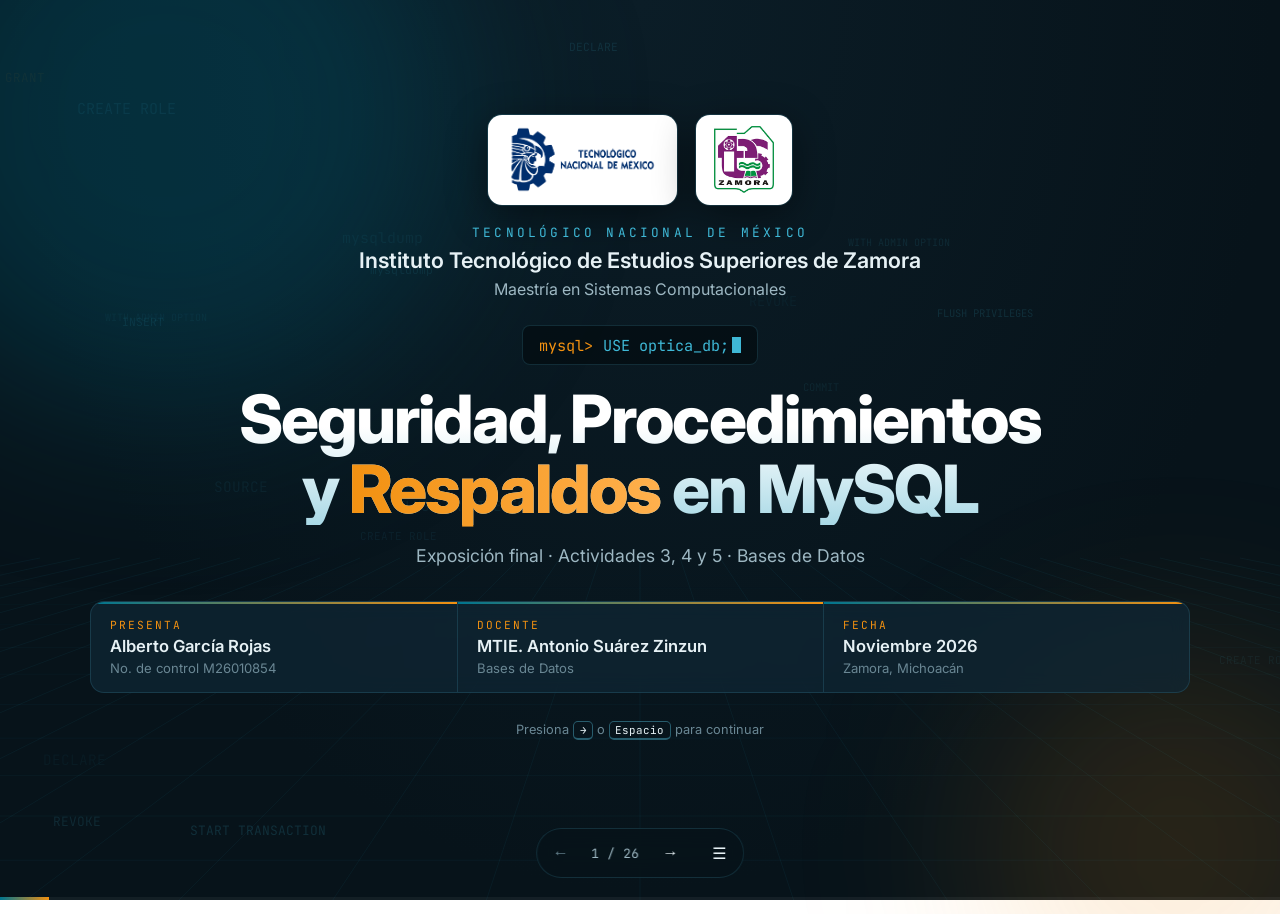
==== commit 04e7e06c: "avance expo db" ====
--- a/msn_bases_de_datos/expo final/index.html
+++ b/msn_bases_de_datos/expo final/index.html
@@ -546,12 +546,14 @@
         </div>
         <div class="codigo__cuerpo">
           <div class="bloque bloque--sql" tabindex="0" title="Clic para resaltar · botón Copiar para copiar"><pre class="sql">USE optica_db;</pre><button class="copiar" type="button">Copiar</button></div>
-          <div class="bloque bloque--sql" tabindex="0" title="Clic para resaltar · botón Copiar para copiar"><pre class="sql">SET @opt01 = BIN_TO_UUID(UNHEX(MD5('opt-01')));
-SET @suc01 = BIN_TO_UUID(UNHEX(MD5('suc-01')));
-SET @suc04 = BIN_TO_UUID(UNHEX(MD5('suc-04')));
-SET @usr02 = BIN_TO_UUID(UNHEX(MD5('usr-02')));
-SET @usr04 = BIN_TO_UUID(UNHEX(MD5('usr-04')));
-SET @pac01 = BIN_TO_UUID(UNHEX(MD5('pac-01')));</pre><button class="copiar" type="button">Copiar</button></div>
+          <p class="nota ">Los id del seed se generaron con <code>UNHEX(MD5('etiqueta'))</code>: el MD5 de una etiqueta fija (<code>'opt-01'</code>, <code>'suc-04'</code>…) siempre da los mismos 16 bytes. Por eso cada id se recalcula sin consultar la base, y <code>BIN_TO_UUID</code> lo convierte a texto (CHAR(36)), que es lo que reciben los procedimientos.</p>
+          <p class="nota ">MD5 no oculta ni cifra el id: <code>UNHEX(MD5('pac-01'))</code> <em>es</em> el id guardado en la tabla. Solo sirve para que los id de prueba sean predecibles y reproducibles; en producción se usaría <code>UUID_TO_BIN(UUID())</code> (aleatorio).</p>
+          <div class="bloque bloque--sql" tabindex="0" title="Clic para resaltar · botón Copiar para copiar"><pre class="sql">SET @opt_01_id = BIN_TO_UUID(UNHEX(MD5('opt-01')));
+SET @suc_01_id = BIN_TO_UUID(UNHEX(MD5('suc-01')));
+SET @suc_04_id = BIN_TO_UUID(UNHEX(MD5('suc-04')));
+SET @usr_02_id = BIN_TO_UUID(UNHEX(MD5('usr-02')));
+SET @usr_04_id = BIN_TO_UUID(UNHEX(MD5('usr-04')));
+SET @pac_01_id = BIN_TO_UUID(UNHEX(MD5('pac-01')));</pre><button class="copiar" type="button">Copiar</button></div>
           <p class="nota nota--esperado">Esperado: 6 pacientes, 6 expedientes, 9 asientos, 8 recetas, 1 sin receta</p>
           <div class="bloque bloque--sql" tabindex="0" title="Clic para resaltar · botón Copiar para copiar"><pre class="sql">SELECT (SELECT COUNT(*) FROM paciente)        AS pacientes,
        (SELECT COUNT(*) FROM expediente)      AS expedientes,
@@ -941,16 +943,16 @@
         </div>
         <div class="codigo__cuerpo">
           <p class="nota ">Consulta por prefijo: devuelve Juan Pérez y Juana Martínez</p>
-          <div class="bloque bloque--sql" tabindex="0" title="Clic para resaltar · botón Copiar para copiar"><pre class="sql">CALL sp_buscar_paciente(@opt01, 'Juan');</pre><button class="copiar" type="button">Copiar</button></div>
+          <div class="bloque bloque--sql" tabindex="0" title="Clic para resaltar · botón Copiar para copiar"><pre class="sql">CALL sp_buscar_paciente(@opt_01_id, 'Juan');</pre><button class="copiar" type="button">Copiar</button></div>
           <p class="nota ">Un solo UPDATE, con validación previa</p>
           <div class="bloque bloque--sql" tabindex="0" title="Clic para resaltar · botón Copiar para copiar"><pre class="sql">CALL sp_actualizar_contacto_paciente(
-  @pac01, '3511234567', 'juan.perez@correo.com',
+  @pac_01_id, '3511234567', 'juan.perez@correo.com',
   'Calle Morelos 15, Col. Centro, Zamora');</pre><button class="copiar" type="button">Copiar</button></div>
           <div class="bloque bloque--sql" tabindex="0" title="Clic para resaltar · botón Copiar para copiar"><pre class="sql">SELECT nombre, telefono, correo, direccion
-FROM paciente WHERE id = UUID_TO_BIN(@pac01);</pre><button class="copiar" type="button">Copiar</button></div>
+FROM paciente WHERE id = UUID_TO_BIN(@pac_01_id);</pre><button class="copiar" type="button">Copiar</button></div>
           <p class="nota ">Un solo INSERT; el id generado regresa en el parámetro OUT</p>
           <div class="bloque bloque--sql" tabindex="0" title="Clic para resaltar · botón Copiar para copiar"><pre class="sql">CALL sp_alta_sucursal(
-  @opt01, 'Sucursal Poniente', 'Av. Juárez 500, Zamora', @suc_nueva);</pre><button class="copiar" type="button">Copiar</button></div>
+  @opt_01_id, 'Sucursal Poniente', 'Av. Juárez 500, Zamora', @suc_nueva);</pre><button class="copiar" type="button">Copiar</button></div>
           <div class="bloque bloque--sql" tabindex="0" title="Clic para resaltar · botón Copiar para copiar"><pre class="sql">SELECT @suc_nueva AS sucursal_id;</pre><button class="copiar" type="button">Copiar</button></div>
         </div>
       </div>
@@ -989,7 +991,7 @@
         </div>
         <div class="codigo__cuerpo">
           <div class="bloque bloque--sql" tabindex="0" title="Clic para resaltar · botón Copiar para copiar"><pre class="sql">CALL sp_alta_paciente_con_expediente(
-  @opt01, 'Rosa Medina Alcaraz', '1990-05-14', 'F',
+  @opt_01_id, 'Rosa Medina Alcaraz', '1990-05-14', 'F',
   '3519876543', 'rosa.medina@correo.com', 'Calle Allende 22, Zamora',
   @pac_rosa, @folio_rosa);</pre><button class="copiar" type="button">Copiar</button></div>
           <p class="nota nota--esperado">Esperado: folio EXP-2026-0004 (siguiente del año en curso)</p>
@@ -1038,7 +1040,7 @@
        (SELECT COUNT(*) FROM expediente) AS expedientes;</pre><button class="copiar" type="button">Copiar</button></div>
           <p class="nota nota--error">ERROR ESPERADO 3819: Check constraint &#x27;chk_paciente_correo&#x27; is violated</p>
           <div class="bloque bloque--sql" tabindex="0" title="Clic para resaltar · botón Copiar para copiar"><pre class="sql">CALL sp_alta_paciente_con_expediente(
-  @opt01, 'Prueba Correo Invalido', '1990-01-01', 'M',
+  @opt_01_id, 'Prueba Correo Invalido', '1990-01-01', 'M',
   '3510000000', 'correo-sin-arroba', NULL, @p_tmp, @f_tmp);</pre><button class="copiar" type="button">Copiar</button></div>
           <p class="nota ">Después: los mismos 7 y 7</p>
           <div class="bloque bloque--sql" tabindex="0" title="Clic para resaltar · botón Copiar para copiar"><pre class="sql">SELECT (SELECT COUNT(*) FROM paciente)   AS pacientes,
@@ -1082,7 +1084,7 @@
         <div class="codigo__cuerpo">
           <p class="nota ">Caso válido: asiento + receta en una transacción</p>
           <div class="bloque bloque--sql" tabindex="0" title="Clic para resaltar · botón Copiar para copiar"><pre class="sql">CALL sp_registrar_consulta(
-  @exp_rosa, @usr02, @suc01,
+  @exp_rosa, @usr_02_id, @suc_01_id,
   'Cansancio visual al leer', NULL, 'Madre con astigmatismo',
   'Astigmatismo leve', 'Primera consulta',
   'CR-39', 61.0, 20.5,
@@ -1092,14 +1094,14 @@
           <div class="bloque bloque--sql" tabindex="0" title="Clic para resaltar · botón Copiar para copiar"><pre class="sql">SELECT @asiento_rosa AS asiento_id, @receta_rosa AS receta_id;</pre><button class="copiar" type="button">Copiar</button></div>
           <p class="nota nota--error">ERROR ESPERADO 1644: La sucursal no pertenece a la optica del paciente (suc-04 es de opt-02; Rosa es de opt-01)</p>
           <div class="bloque bloque--sql" tabindex="0" title="Clic para resaltar · botón Copiar para copiar"><pre class="sql">CALL sp_registrar_consulta(
-  @exp_rosa, @usr02, @suc04,
+  @exp_rosa, @usr_02_id, @suc_04_id,
   NULL, NULL, NULL, 'Prueba de optica cruzada', NULL,
   NULL, NULL, NULL,
   -1.00, NULL, NULL, NULL, -1.00, NULL, NULL, NULL,
   @a_tmp, @r_tmp);</pre><button class="copiar" type="button">Copiar</button></div>
           <p class="nota nota--error">ERROR ESPERADO 1644: El usuario no existe o esta dado de baja (usr-04 tiene activo = FALSE)</p>
           <div class="bloque bloque--sql" tabindex="0" title="Clic para resaltar · botón Copiar para copiar"><pre class="sql">CALL sp_registrar_consulta(
-  @exp_rosa, @usr04, @suc01,
+  @exp_rosa, @usr_04_id, @suc_01_id,
   NULL, NULL, NULL, 'Prueba de usuario inactivo', NULL,
   NULL, NULL, NULL,
   -1.00, NULL, NULL, NULL, -1.00, NULL, NULL, NULL,
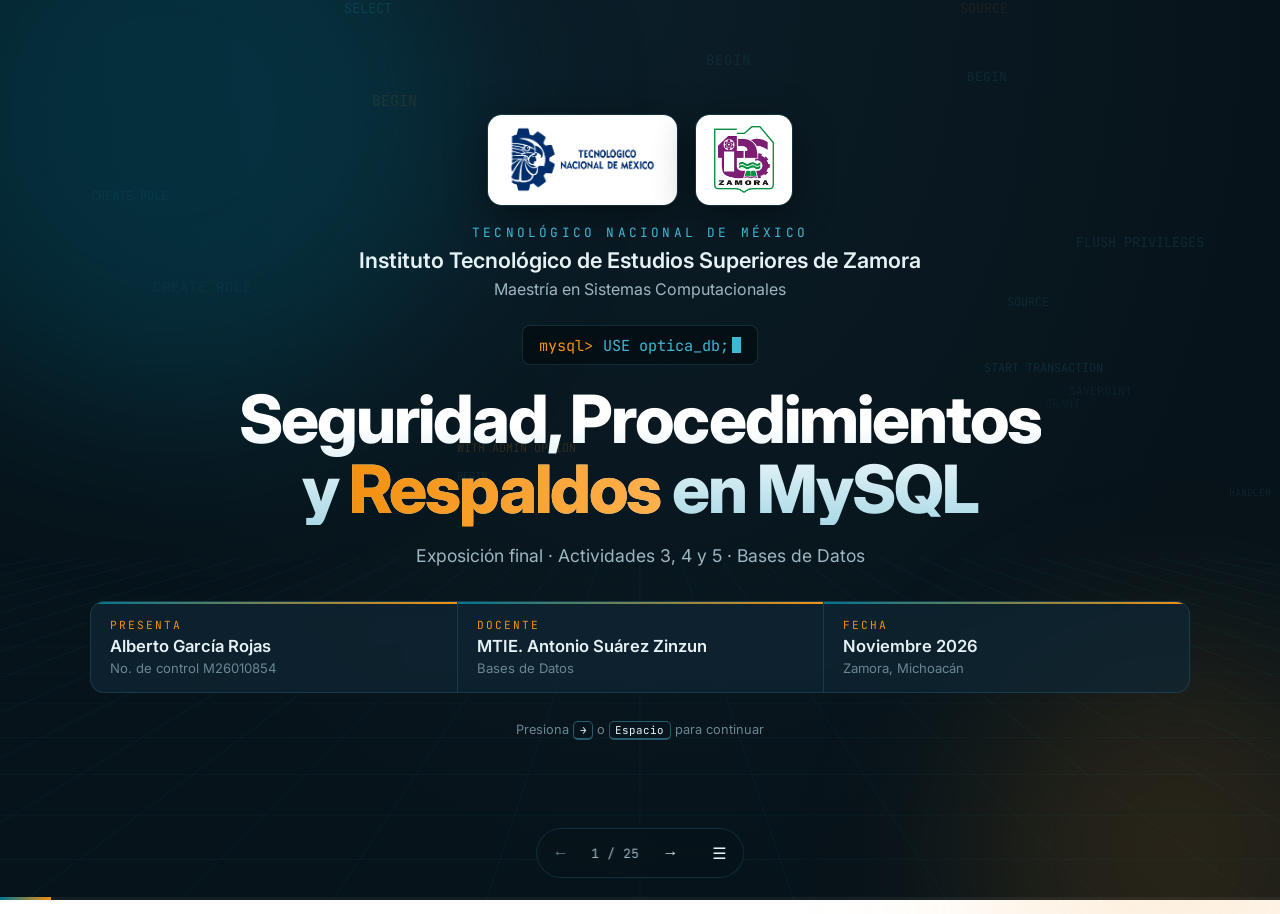
==== commit 9fe6b5dd: "expo: respaldo paso a paso, credenciales en las demos y sin diapositiva de limpieza - 3.2: carpeta d" ====
--- a/msn_bases_de_datos/expo final/index.html
+++ b/msn_bases_de_datos/expo final/index.html
@@ -546,8 +546,6 @@
         </div>
         <div class="codigo__cuerpo">
           <div class="bloque bloque--sql" tabindex="0" title="Clic para resaltar · botón Copiar para copiar"><pre class="sql">USE optica_db;</pre><button class="copiar" type="button">Copiar</button></div>
-          <p class="nota ">Los id del seed se generaron con <code>UNHEX(MD5('etiqueta'))</code>: el MD5 de una etiqueta fija (<code>'opt-01'</code>, <code>'suc-04'</code>…) siempre da los mismos 16 bytes. Por eso cada id se recalcula sin consultar la base, y <code>BIN_TO_UUID</code> lo convierte a texto (CHAR(36)), que es lo que reciben los procedimientos.</p>
-          <p class="nota ">MD5 no oculta ni cifra el id: <code>UNHEX(MD5('pac-01'))</code> <em>es</em> el id guardado en la tabla. Solo sirve para que los id de prueba sean predecibles y reproducibles; en producción se usaría <code>UUID_TO_BIN(UUID())</code> (aleatorio).</p>
           <div class="bloque bloque--sql" tabindex="0" title="Clic para resaltar · botón Copiar para copiar"><pre class="sql">SET @opt_01_id = BIN_TO_UUID(UNHEX(MD5('opt-01')));
 SET @suc_01_id = BIN_TO_UUID(UNHEX(MD5('suc-01')));
 SET @suc_04_id = BIN_TO_UUID(UNHEX(MD5('suc-04')));
@@ -1426,8 +1424,11 @@
 
       <aside class="demo__guia anim" style="--d:1">
         <p class="demo__objetivo">Menor privilegio: recepción gestiona pacientes, pero no ve información clínica ni contraseñas.</p>
+        <h3 class="demo__subtitulo">Credenciales</h3>
+        <div class="creds"><div class="cred"><p class="cred__conexion">Conexión DBeaver <b>usr_recepcion1</b></p><div class="cred__campo"><span class="cred__etiqueta">Usuario</span><code>usr_recepcion1</code><button class="copiar cred__copiar" type="button" data-copiar="usr_recepcion1" data-aviso="Usuario copiado · pégalo en DBeaver">Copiar</button></div><div class="cred__campo"><span class="cred__etiqueta">Contraseña</span><code>Cambiar#Recep_2026</code><button class="copiar cred__copiar" type="button" data-copiar="Cambiar#Recep_2026" data-aviso="Contraseña copiada · pégalo en DBeaver">Copiar</button></div></div></div>
         <h3 class="demo__subtitulo">Pasos</h3>
         <ol class="pasos">
+          <li>Cambiar la conexión del editor de root a <code>usr_recepcion1</code> (DBeaver: Ctrl+9).</li>
           <li>Confirmar usuario y rol activos.</li>
           <li>Lo permitido: el procedimiento y las columnas autorizadas.</li>
           <li>Lo negado: columna, tabla y operación.</li>
@@ -1446,6 +1447,9 @@
           <button class="copiar copiar--todo" type="button">Copiar todo</button>
         </div>
         <div class="codigo__cuerpo">
+          <p class="nota nota--sesion">CAMBIAR DE CONEXIÓN: root → usr_recepcion1</p>
+          <p class="nota ">En DBeaver: Ctrl+9 (conexión activa del editor) y elegir usr_recepcion1. MySQL no tiene un «cambiar de usuario» en SQL; como root todo funciona y no aparecería ninguno de los errores de la demo.</p>
+          <p class="nota nota--esperado">Esperado: usr_recepcion1@localhost · `rol_recepcion`@`%`</p>
           <div class="bloque bloque--sql" tabindex="0" title="Clic para resaltar · botón Copiar para copiar"><pre class="sql">SELECT CURRENT_USER(), CURRENT_ROLE();</pre><button class="copiar" type="button">Copiar</button></div>
           <p class="nota nota--ok">OK: tiene EXECUTE sobre el procedimiento</p>
           <div class="bloque bloque--sql" tabindex="0" title="Clic para resaltar · botón Copiar para copiar"><pre class="sql">CALL sp_buscar_paciente(BIN_TO_UUID(UNHEX(MD5('opt-01'))), 'Juan');</pre><button class="copiar" type="button">Copiar</button></div>
@@ -1474,10 +1478,12 @@
 
       <aside class="demo__guia anim" style="--d:1">
         <p class="demo__objetivo">El historial clínico es inmutable y el auditor sólo lee.</p>
+        <h3 class="demo__subtitulo">Credenciales</h3>
+        <div class="creds"><div class="cred"><p class="cred__conexion">Conexión DBeaver <b>usr_optometrista1</b></p><div class="cred__campo"><span class="cred__etiqueta">Usuario</span><code>usr_optometrista1</code><button class="copiar cred__copiar" type="button" data-copiar="usr_optometrista1" data-aviso="Usuario copiado · pégalo en DBeaver">Copiar</button></div><div class="cred__campo"><span class="cred__etiqueta">Contraseña</span><code>Cambiar#Opto_2026</code><button class="copiar cred__copiar" type="button" data-copiar="Cambiar#Opto_2026" data-aviso="Contraseña copiada · pégalo en DBeaver">Copiar</button></div></div><div class="cred"><p class="cred__conexion">Conexión DBeaver <b>usr_auditor</b></p><div class="cred__campo"><span class="cred__etiqueta">Usuario</span><code>usr_auditor</code><button class="copiar cred__copiar" type="button" data-copiar="usr_auditor" data-aviso="Usuario copiado · pégalo en DBeaver">Copiar</button></div><div class="cred__campo"><span class="cred__etiqueta">Contraseña</span><code>Cambiar#Audit_2026</code><button class="copiar cred__copiar" type="button" data-copiar="Cambiar#Audit_2026" data-aviso="Contraseña copiada · pégalo en DBeaver">Copiar</button></div></div></div>
         <h3 class="demo__subtitulo">Pasos</h3>
         <ol class="pasos">
-          <li>Como optometrista: leer, intentar borrar recetas, intentar editar un paciente.</li>
-          <li>Como auditor: leer e intentar ejecutar un procedimiento de alta.</li>
+          <li>Ctrl+9 → <code>usr_optometrista1</code>: confirmar usuario y rol; leer, intentar borrar recetas, intentar editar un paciente.</li>
+          <li>Ctrl+9 → <code>usr_auditor</code>: confirmar usuario y rol; leer e intentar ejecutar un procedimiento de alta.</li>
         </ol>
         <h3 class="demo__subtitulo">Resultado esperado</h3>
         <ul class="esperados">
@@ -1494,14 +1500,18 @@
           <button class="copiar copiar--todo" type="button">Copiar todo</button>
         </div>
         <div class="codigo__cuerpo">
-          <p class="nota nota--sesion">como usr_optometrista1</p>
+          <p class="nota nota--sesion">CAMBIAR DE CONEXIÓN (Ctrl+9) → usr_optometrista1</p>
+          <p class="nota nota--esperado">Esperado: usr_optometrista1@localhost · `rol_optometrista`@`%`</p>
+          <div class="bloque bloque--sql" tabindex="0" title="Clic para resaltar · botón Copiar para copiar"><pre class="sql">SELECT CURRENT_USER(), CURRENT_ROLE();</pre><button class="copiar" type="button">Copiar</button></div>
           <p class="nota nota--ok">OK: lee y crea recetas</p>
           <div class="bloque bloque--sql" tabindex="0" title="Clic para resaltar · botón Copiar para copiar"><pre class="sql">SELECT COUNT(*) AS recetas FROM receta;</pre><button class="copiar" type="button">Copiar</button></div>
           <p class="nota nota--error">ERROR ESPERADO 1142: el historial clínico no se borra (WHERE acotado por si se ejecuta por error con root)</p>
           <div class="bloque bloque--sql" tabindex="0" title="Clic para resaltar · botón Copiar para copiar"><pre class="sql">DELETE FROM receta WHERE asiento_id = UNHEX(MD5('asi-01'));</pre><button class="copiar" type="button">Copiar</button></div>
           <p class="nota nota--error">ERROR ESPERADO 1142: los datos de contacto son de recepción</p>
           <div class="bloque bloque--sql" tabindex="0" title="Clic para resaltar · botón Copiar para copiar"><pre class="sql">UPDATE paciente SET telefono = '0000000000' WHERE id = UNHEX(MD5('pac-01'));</pre><button class="copiar" type="button">Copiar</button></div>
-          <p class="nota nota--sesion">como usr_auditor</p>
+          <p class="nota nota--sesion">CAMBIAR DE CONEXIÓN (Ctrl+9) → usr_auditor</p>
+          <p class="nota nota--esperado">Esperado: usr_auditor@localhost · `rol_auditor`@`%`</p>
+          <div class="bloque bloque--sql" tabindex="0" title="Clic para resaltar · botón Copiar para copiar"><pre class="sql">SELECT CURRENT_USER(), CURRENT_ROLE();</pre><button class="copiar" type="button">Copiar</button></div>
           <p class="nota nota--ok">OK: sólo lectura sobre todo el esquema</p>
           <div class="bloque bloque--sql" tabindex="0" title="Clic para resaltar · botón Copiar para copiar"><pre class="sql">SELECT COUNT(*) AS asientos FROM asiento_clinico;</pre><button class="copiar" type="button">Copiar</button></div>
           <p class="nota nota--error">ERROR ESPERADO 1370: execute command denied (no tiene EXECUTE)</p>
@@ -1523,12 +1533,14 @@
 
       <aside class="demo__guia anim" style="--d:1">
         <p class="demo__objetivo">Se administran roles, no personas: un <code>REVOKE</code> al rol afecta a todos sus usuarios.</p>
+        <h3 class="demo__subtitulo">Credenciales</h3>
+        <div class="creds"><div class="cred"><p class="cred__conexion">Conexión DBeaver <b>localhost</b></p><p class="cred__nota">root · la conexión de administración que ya existe</p></div><div class="cred"><p class="cred__conexion">Conexión DBeaver <b>usr_auditor</b></p><div class="cred__campo"><span class="cred__etiqueta">Usuario</span><code>usr_auditor</code><button class="copiar cred__copiar" type="button" data-copiar="usr_auditor" data-aviso="Usuario copiado · pégalo en DBeaver">Copiar</button></div><div class="cred__campo"><span class="cred__etiqueta">Contraseña</span><code>Cambiar#Audit_2026</code><button class="copiar cred__copiar" type="button" data-copiar="Cambiar#Audit_2026" data-aviso="Contraseña copiada · pégalo en DBeaver">Copiar</button></div></div></div>
         <h3 class="demo__subtitulo">Pasos</h3>
         <ol class="pasos">
-          <li>root: <code>REVOKE EXECUTE</code> al rol.</li>
-          <li>auditor: el <code>CALL</code> ahora falla.</li>
-          <li>root: <code>GRANT</code> de vuelta.</li>
-          <li>auditor: funciona otra vez.</li>
+          <li>Ctrl+9 → root: <code>REVOKE EXECUTE</code> al rol.</li>
+          <li>Ctrl+9 → <code>usr_auditor</code>: el <code>CALL</code> ahora falla.</li>
+          <li>Ctrl+9 → root: <code>GRANT</code> de vuelta.</li>
+          <li>Ctrl+9 → <code>usr_auditor</code>: funciona otra vez.</li>
         </ol>
         <h3 class="demo__subtitulo">Resultado esperado</h3>
         <ul class="esperados">
@@ -1544,13 +1556,16 @@
           <button class="copiar copiar--todo" type="button">Copiar todo</button>
         </div>
         <div class="codigo__cuerpo">
-          <p class="nota ">root</p>
+          <p class="nota nota--sesion">CAMBIAR DE CONEXIÓN (Ctrl+9) → root</p>
           <div class="bloque bloque--sql" tabindex="0" title="Clic para resaltar · botón Copiar para copiar"><pre class="sql">REVOKE EXECUTE ON PROCEDURE optica_db.sp_buscar_paciente FROM 'rol_auditor';</pre><button class="copiar" type="button">Copiar</button></div>
-          <p class="nota nota--error">usr_auditor · ERROR ESPERADO 1370 (si no cambia, reconectar)</p>
+          <p class="nota nota--sesion">CAMBIAR DE CONEXIÓN (Ctrl+9) → usr_auditor</p>
+          <p class="nota nota--error">ERROR ESPERADO 1370 (si no cambia, reconectar)</p>
           <div class="bloque bloque--sql" tabindex="0" title="Clic para resaltar · botón Copiar para copiar"><pre class="sql">CALL sp_buscar_paciente(BIN_TO_UUID(UNHEX(MD5('opt-01'))), 'Juan');</pre><button class="copiar" type="button">Copiar</button></div>
-          <p class="nota ">root · se restituye</p>
+          <p class="nota nota--sesion">CAMBIAR DE CONEXIÓN (Ctrl+9) → root</p>
+          <p class="nota ">Se restituye el permiso</p>
           <div class="bloque bloque--sql" tabindex="0" title="Clic para resaltar · botón Copiar para copiar"><pre class="sql">GRANT EXECUTE ON PROCEDURE optica_db.sp_buscar_paciente TO 'rol_auditor';</pre><button class="copiar" type="button">Copiar</button></div>
-          <p class="nota ">usr_auditor · OK de nuevo</p>
+          <p class="nota nota--sesion">CAMBIAR DE CONEXIÓN (Ctrl+9) → usr_auditor</p>
+          <p class="nota nota--ok">OK de nuevo</p>
           <div class="bloque bloque--sql" tabindex="0" title="Clic para resaltar · botón Copiar para copiar"><pre class="sql">CALL sp_buscar_paciente(BIN_TO_UUID(UNHEX(MD5('opt-01'))), 'Juan');</pre><button class="copiar" type="button">Copiar</button></div>
         </div>
       </div>
@@ -1595,9 +1610,10 @@
   IDENTIFIED BY 'Demo#Bloqueo_2026'
   FAILED_LOGIN_ATTEMPTS 3 PASSWORD_LOCK_TIME 1;</pre><button class="copiar" type="button">Copiar</button></div>
           <p class="nota nota--terminal">TERMINAL · tres intentos con contraseña incorrecta (ERROR 1045)</p>
-          <div class="bloque bloque--cmd" tabindex="0" title="Clic para resaltar · botón Copiar para copiar"><span class="bloque__ps">PS&gt;</span><pre class="cmd">docker exec -it mysql-optica mysql -u usr_demo_bloqueo -pIncorrecta</pre><button class="copiar" type="button">Copiar</button></div>
+          <div class="bloque bloque--cmd" tabindex="0" title="Clic para resaltar · botón Copiar para copiar"><span class="bloque__ps">PS&gt;</span><pre class="cmd">$env:Path += ";C:\Program Files\MySQL\MySQL Server 8.0\bin"</pre><button class="copiar" type="button">Copiar</button></div>
+          <div class="bloque bloque--cmd" tabindex="0" title="Clic para resaltar · botón Copiar para copiar"><span class="bloque__ps">PS&gt;</span><pre class="cmd">mysql -u usr_demo_bloqueo -pIncorrecta</pre><button class="copiar" type="button">Copiar</button></div>
           <p class="nota nota--error">TERMINAL · cuarto intento, contraseña CORRECTA: ERROR ESPERADO 3955 &quot;Account is blocked for 1 day(s) ... due to 3 consecutive failed logins&quot;</p>
-          <div class="bloque bloque--cmd" tabindex="0" title="Clic para resaltar · botón Copiar para copiar"><span class="bloque__ps">PS&gt;</span><pre class="cmd">docker exec -it mysql-optica mysql -u usr_demo_bloqueo -p</pre><button class="copiar" type="button">Copiar</button></div>
+          <div class="bloque bloque--cmd" tabindex="0" title="Clic para resaltar · botón Copiar para copiar"><span class="bloque__ps">PS&gt;</span><pre class="cmd">mysql -u usr_demo_bloqueo -p</pre><button class="copiar" type="button">Copiar</button></div>
           <p class="nota ">root · desbloqueo administrativo y retiro de la cuenta</p>
           <div class="bloque bloque--sql" tabindex="0" title="Clic para resaltar · botón Copiar para copiar"><pre class="sql">ALTER USER 'usr_demo_bloqueo'@'localhost' ACCOUNT UNLOCK;</pre><button class="copiar" type="button">Copiar</button></div>
           <div class="bloque bloque--sql" tabindex="0" title="Clic para resaltar · botón Copiar para copiar"><pre class="sql">DROP USER 'usr_demo_bloqueo'@'localhost';</pre><button class="copiar" type="button">Copiar</button></div>
@@ -1687,15 +1703,20 @@
 
       <aside class="demo__guia anim" style="--d:1">
         <p class="demo__objetivo">Volcado consistente sin bloquear a los demás (<code>--single-transaction</code>), con rutinas incluidas.</p>
+        <h3 class="demo__subtitulo">Credenciales</h3>
+        <div class="creds"><div class="cred"><p class="cred__conexion">Cuenta para la terminal <b>usr_respaldo</b></p><div class="cred__campo"><span class="cred__etiqueta">Usuario</span><code>usr_respaldo</code><button class="copiar cred__copiar" type="button" data-copiar="usr_respaldo" data-aviso="Usuario copiado · pégalo en la terminal">Copiar</button></div><div class="cred__campo"><span class="cred__etiqueta">Contraseña</span><code>Cambiar#Backup_2026</code><button class="copiar cred__copiar" type="button" data-copiar="Cambiar#Backup_2026" data-aviso="Contraseña copiada · pégalo en la terminal">Copiar</button></div></div></div>
         <h3 class="demo__subtitulo">Pasos</h3>
         <ol class="pasos">
+          <li>Crear la carpeta <code>respaldos_optica</code> y entrar en ella.</li>
+          <li>Agregar <code>mysql</code> y <code>mysqldump</code> al PATH y comprobar con <code>--version</code>.</li>
           <li><code>mysqldump</code> con la cuenta <code>usr_respaldo</code>.</li>
-          <li>Comprobar el contenido con <code>grep</code>.</li>
-          <li>Sacar el archivo del servidor con <code>docker cp</code>.</li>
+          <li>Comprobar el contenido con <code>Select-String</code> y la última línea.</li>
+          <li>Copiar el archivo fuera del equipo y comparar tamaños.</li>
         </ol>
         <h3 class="demo__subtitulo">Resultado esperado</h3>
         <ul class="esperados">
           <li class="esperado esperado--ok"><span class="esperado__icono">✔</span><span>9 <code>CREATE TABLE</code> · 5 <code>PROCEDURE</code></span></li>
+          <li class="esperado esperado--ok"><span class="esperado__icono">✔</span><span>Última línea: <code>-- Dump completed on …</code></span></li>
           <li class="esperado esperado--aviso"><span class="esperado__icono">!</span><span>No usar <code>&gt;</code> en PowerShell 5.1: escribe UTF-16.</span></li>
         </ul>
       </aside>
@@ -1707,15 +1728,31 @@
           <button class="copiar copiar--todo" type="button">Copiar todo</button>
         </div>
         <div class="codigo__cuerpo">
-          <div class="bloque bloque--cmd" tabindex="0" title="Clic para resaltar · botón Copiar para copiar"><span class="bloque__ps">PS&gt;</span><pre class="cmd">docker exec -it mysql-optica mysqldump -u usr_respaldo -p `
+          <p class="nota ">Usar la misma ventana para 3.2 y 3.3: la carpeta y el PATH sólo duran mientras siga abierta.</p>
+          <p class="nota ">Carpeta de trabajo, fuera del repositorio</p>
+          <div class="bloque bloque--cmd" tabindex="0" title="Clic para resaltar · botón Copiar para copiar"><span class="bloque__ps">PS&gt;</span><pre class="cmd">New-Item -ItemType Directory -Force "$HOME\Documents\respaldos_optica"</pre><button class="copiar" type="button">Copiar</button></div>
+          <div class="bloque bloque--cmd" tabindex="0" title="Clic para resaltar · botón Copiar para copiar"><span class="bloque__ps">PS&gt;</span><pre class="cmd">cd "$HOME\Documents\respaldos_optica"</pre><button class="copiar" type="button">Copiar</button></div>
+          <p class="nota ">Herramientas de MySQL en el PATH de la sesión</p>
+          <div class="bloque bloque--cmd" tabindex="0" title="Clic para resaltar · botón Copiar para copiar"><span class="bloque__ps">PS&gt;</span><pre class="cmd">$env:Path += ";C:\Program Files\MySQL\MySQL Server 8.0\bin"</pre><button class="copiar" type="button">Copiar</button></div>
+          <p class="nota nota--esperado">Comprobación. Esperado: mysqldump Ver 8.0.xx for Win64</p>
+          <div class="bloque bloque--cmd" tabindex="0" title="Clic para resaltar · botón Copiar para copiar"><span class="bloque__ps">PS&gt;</span><pre class="cmd">mysqldump --version</pre><button class="copiar" type="button">Copiar</button></div>
+          <p class="nota ">Respaldo. Pide la contraseña de usr_respaldo (no se ve al escribir)</p>
+          <div class="bloque bloque--cmd" tabindex="0" title="Clic para resaltar · botón Copiar para copiar"><span class="bloque__ps">PS&gt;</span><pre class="cmd">mysqldump -u usr_respaldo -p `
   --single-transaction --routines --triggers --events `
   --hex-blob --default-character-set=utf8mb4 `
-  --databases optica_db --result-file=/tmp/optica_db_respaldo.sql</pre><button class="copiar" type="button">Copiar</button></div>
+  --databases optica_db --result-file=optica_db_respaldo.sql</pre><button class="copiar" type="button">Copiar</button></div>
+          <p class="nota ">Sin ningún mensaje = correcto. &quot;Access denied for user&quot;: contraseña o cuenta incorrecta. &quot;PROCESS privilege&quot;: al rol le falta GRANT PROCESS.</p>
           <p class="nota nota--esperado">Comprobación del contenido. Esperado: 9 y 5</p>
-          <div class="bloque bloque--cmd" tabindex="0" title="Clic para resaltar · botón Copiar para copiar"><span class="bloque__ps">PS&gt;</span><pre class="cmd">docker exec mysql-optica grep -c "CREATE TABLE" /tmp/optica_db_respaldo.sql</pre><button class="copiar" type="button">Copiar</button></div>
-          <div class="bloque bloque--cmd" tabindex="0" title="Clic para resaltar · botón Copiar para copiar"><span class="bloque__ps">PS&gt;</span><pre class="cmd">docker exec mysql-optica grep -c "CREATE.*PROCEDURE" /tmp/optica_db_respaldo.sql</pre><button class="copiar" type="button">Copiar</button></div>
-          <p class="nota ">Copia fuera del servidor (un respaldo dentro del servidor no protege contra la pérdida del servidor)</p>
-          <div class="bloque bloque--cmd" tabindex="0" title="Clic para resaltar · botón Copiar para copiar"><span class="bloque__ps">PS&gt;</span><pre class="cmd">docker cp mysql-optica:/tmp/optica_db_respaldo.sql .</pre><button class="copiar" type="button">Copiar</button></div>
+          <div class="bloque bloque--cmd" tabindex="0" title="Clic para resaltar · botón Copiar para copiar"><span class="bloque__ps">PS&gt;</span><pre class="cmd">(Select-String -Path optica_db_respaldo.sql -Pattern "CREATE TABLE").Count</pre><button class="copiar" type="button">Copiar</button></div>
+          <div class="bloque bloque--cmd" tabindex="0" title="Clic para resaltar · botón Copiar para copiar"><span class="bloque__ps">PS&gt;</span><pre class="cmd">(Select-String -Path optica_db_respaldo.sql -Pattern "CREATE.*PROCEDURE").Count</pre><button class="copiar" type="button">Copiar</button></div>
+          <p class="nota nota--esperado">Archivo completo. Esperado: -- Dump completed on &lt;fecha y hora&gt; (mysqldump sólo escribe esa línea si terminó sin interrupciones)</p>
+          <div class="bloque bloque--cmd" tabindex="0" title="Clic para resaltar · botón Copiar para copiar"><span class="bloque__ps">PS&gt;</span><pre class="cmd">Get-Content optica_db_respaldo.sql -Tail 1</pre><button class="copiar" type="button">Copiar</button></div>
+          <p class="nota ">Copia fuera del equipo (un respaldo en el mismo disco no protege contra la pérdida del equipo): USB, otro disco o la nube. Letra de la USB: la unidad que no es C:</p>
+          <div class="bloque bloque--cmd" tabindex="0" title="Clic para resaltar · botón Copiar para copiar"><span class="bloque__ps">PS&gt;</span><pre class="cmd">Get-PSDrive -PSProvider FileSystem</pre><button class="copiar" type="button">Copiar</button></div>
+          <div class="bloque bloque--cmd" tabindex="0" title="Clic para resaltar · botón Copiar para copiar"><span class="bloque__ps">PS&gt;</span><pre class="cmd">New-Item -ItemType Directory -Force E:\respaldos</pre><button class="copiar" type="button">Copiar</button></div>
+          <div class="bloque bloque--cmd" tabindex="0" title="Clic para resaltar · botón Copiar para copiar"><span class="bloque__ps">PS&gt;</span><pre class="cmd">Copy-Item optica_db_respaldo.sql E:\respaldos\</pre><button class="copiar" type="button">Copiar</button></div>
+          <p class="nota nota--esperado">Comprobación de la copia. Esperado: el mismo Length en ambos renglones</p>
+          <div class="bloque bloque--cmd" tabindex="0" title="Clic para resaltar · botón Copiar para copiar"><span class="bloque__ps">PS&gt;</span><pre class="cmd">Get-Item optica_db_respaldo.sql, E:\respaldos\optica_db_respaldo.sql | Select-Object FullName, Length</pre><button class="copiar" type="button">Copiar</button></div>
         </div>
       </div>
     </div>
@@ -1736,11 +1773,12 @@
         <h3 class="demo__subtitulo">Pasos</h3>
         <ol class="pasos">
           <li><code>DROP DATABASE</code> y comprobar que ya no existe.</li>
-          <li>Restaurar con una cuenta administrativa.</li>
+          <li>Restaurar con <code>root</code> desde la carpeta del respaldo (misma terminal de 3.2).</li>
           <li><kbd>F5</kbd> en DBeaver para refrescar.</li>
         </ol>
         <h3 class="demo__subtitulo">Resultado esperado</h3>
         <ul class="esperados">
+          <li class="esperado esperado--ok"><span class="esperado__icono">✔</span><span><code>SHOW DATABASES</code> vacío tras el <code>DROP</code>.</span></li>
           <li class="esperado esperado--ok"><span class="esperado__icono">✔</span><span>La base reaparece completa.</span></li>
           <li class="esperado esperado--ok"><span class="esperado__icono">✔</span><span>Usuarios, roles y permisos intactos: viven en el esquema <code>mysql</code>.</span></li>
         </ul>
@@ -1755,13 +1793,14 @@
         <div class="codigo__cuerpo">
           <p class="nota ">root · se simula la pérdida total de la base</p>
           <div class="bloque bloque--sql" tabindex="0" title="Clic para resaltar · botón Copiar para copiar"><pre class="sql">DROP DATABASE optica_db;</pre><button class="copiar" type="button">Copiar</button></div>
-          <p class="nota ">Comprobación: ya no existe</p>
+          <p class="nota nota--esperado">Comprobación: ya no existe. Esperado: resultado vacío (si DBeaver aún la muestra a la izquierda: F5 sobre la conexión)</p>
           <div class="bloque bloque--sql" tabindex="0" title="Clic para resaltar · botón Copiar para copiar"><pre class="sql">SHOW DATABASES LIKE 'optica_db';</pre><button class="copiar" type="button">Copiar</button></div>
-          <p class="nota nota--terminal">TERMINAL · restauración con una cuenta administrativa (usr_respaldo es de sólo lectura: no puede crear objetos)</p>
-          <div class="bloque bloque--cmd" tabindex="0" title="Clic para resaltar · botón Copiar para copiar"><span class="bloque__ps">PS&gt;</span><pre class="cmd">docker exec -it mysql-optica sh -c "mysql -uroot -p &lt; /tmp/optica_db_respaldo.sql"</pre><button class="copiar" type="button">Copiar</button></div>
-          <p class="nota ">Cuentas, roles y GRANT no viajan en el volcado: viven en el esquema</p>
-          <div class="bloque bloque--cmd" tabindex="0" title="Clic para resaltar · botón Copiar para copiar"><span class="bloque__ps">PS&gt;</span><pre class="cmd">mysql, que no se borró. Por eso los permisos siguen vigentes.</pre><button class="copiar" type="button">Copiar</button></div>
-          <p class="nota ">En DBeaver: F5 sobre la conexión para refrescar el navegador.</p>
+          <p class="nota nota--terminal">TERMINAL · restauración con una cuenta administrativa (usr_respaldo es de sólo lectura: no puede crear objetos) (PowerShell no admite &quot;&lt;&quot;: se usa source desde el cliente mysql) En la misma ventana de 3.2. Si se abrió otra, repetir antes:</p>
+          <div class="bloque bloque--cmd" tabindex="0" title="Clic para resaltar · botón Copiar para copiar"><span class="bloque__ps">PS&gt;</span><pre class="cmd">cd "$HOME\Documents\respaldos_optica"</pre><button class="copiar" type="button">Copiar</button></div>
+          <div class="bloque bloque--cmd" tabindex="0" title="Clic para resaltar · botón Copiar para copiar"><span class="bloque__ps">PS&gt;</span><pre class="cmd">$env:Path += ";C:\Program Files\MySQL\MySQL Server 8.0\bin"</pre><button class="copiar" type="button">Copiar</button></div>
+          <p class="nota ">Pide la contraseña de root. Sin ningún mensaje = correcto</p>
+          <div class="bloque bloque--cmd" tabindex="0" title="Clic para resaltar · botón Copiar para copiar"><span class="bloque__ps">PS&gt;</span><pre class="cmd">mysql -u root -p -e "source optica_db_respaldo.sql"</pre><button class="copiar" type="button">Copiar</button></div>
+          <p class="nota ">Cuentas, roles y GRANT no viajan en el volcado: viven en el esquema mysql, que no se borró. Por eso los permisos siguen vigentes. En DBeaver: F5 sobre la conexión para refrescar el navegador.</p>
         </div>
       </div>
     </div>
@@ -1842,10 +1881,12 @@
         <ol class="pasos">
           <li>Mostrar qué archivos <code>.ibd</code> forman la base.</li>
           <li>Explicar los comandos de la copia en frío.</li>
+          <li>Guardar el <code>.zip</code> con ruta absoluta en <code>respaldos_optica</code>.</li>
         </ol>
         <h3 class="demo__subtitulo">Resultado esperado</h3>
         <ul class="esperados">
           <li class="esperado esperado--aviso"><span class="esperado__icono">!</span><span>Sólo se explica: detener el servidor en vivo es arriesgado.</span></li>
+          <li class="esperado esperado--aviso"><span class="esperado__icono">!</span><span>Como administrador, PowerShell abre en <code>C:\Windows\System32</code>: sin ruta absoluta el <code>.zip</code> queda ahí.</span></li>
         </ul>
       </aside>
 
@@ -1863,72 +1904,12 @@
 LEFT JOIN information_schema.INNODB_DATAFILES d ON d.SPACE = s.SPACE
 WHERE s.NAME LIKE 'optica_db/%'
 ORDER BY s.NAME;</pre><button class="copiar" type="button">Copiar</button></div>
-          <p class="nota nota--terminal">TERMINAL · copia en frío (detiene el servicio)</p>
-          <div class="bloque bloque--cmd" tabindex="0" title="Clic para resaltar · botón Copiar para copiar"><span class="bloque__ps">PS&gt;</span><pre class="cmd">docker compose stop mysql</pre><button class="copiar" type="button">Copiar</button></div>
-          <div class="bloque bloque--cmd" tabindex="0" title="Clic para resaltar · botón Copiar para copiar"><span class="bloque__ps">PS&gt;</span><pre class="cmd">docker run --rm -v act5_mysql_optica_data:/var/lib/mysql:ro -v "${PWD}:/respaldo" `
-  alpine tar czf /respaldo/optica_db_fisico.tar.gz -C /var/lib/mysql .</pre><button class="copiar" type="button">Copiar</button></div>
-          <div class="bloque bloque--cmd" tabindex="0" title="Clic para resaltar · botón Copiar para copiar"><span class="bloque__ps">PS&gt;</span><pre class="cmd">docker compose start mysql</pre><button class="copiar" type="button">Copiar</button></div>
-        </div>
-      </div>
-    </div>
-  </section>
-  <section class="slide slide--demo" data-titulo="C.1 · Limpieza">
-    <div class="demo">
-      <header class="demo__cab anim" style="--d:0">
-        <span class="demo__num">C.1</span>
-        <div class="demo__encabezado">
-          <p class="sobretitulo">Cierre · Limpieza</p>
-          <h2 class="demo__titulo">Limpieza</h2>
-        </div>
-        <p class="demo__conexion"><span>Conexión</span><code>root</code></p>
-      </header>
-
-      <aside class="demo__guia anim" style="--d:1">
-        <p class="demo__objetivo">Dejar los datos de muestra como estaban (alternativa: repetir la preparación).</p>
-        <h3 class="demo__subtitulo">Pasos</h3>
-        <ol class="pasos">
-          <li>Ejecutar el bloque completo con <kbd>Alt</kbd>+<kbd>X</kbd>.</li>
-        </ol>
-        <h3 class="demo__subtitulo">Resultado esperado</h3>
-        <ul class="esperados">
-          <li class="esperado esperado--ok"><span class="esperado__icono">✔</span><span>Vuelve a 6 · 6 · 9 · 8 · 1</span></li>
-        </ul>
-      </aside>
-
-      <div class="codigo anim" style="--d:2">
-        <div class="codigo__barra">
-          <span class="codigo__puntos" aria-hidden="true"><i></i><i></i><i></i></span>
-          <span class="codigo__archivo">demo_expo.sql · [C.1]</span>
-          <button class="copiar copiar--todo" type="button">Copiar todo</button>
-        </div>
-        <div class="codigo__cuerpo">
-          <div class="bloque bloque--sql" tabindex="0" title="Clic para resaltar · botón Copiar para copiar"><pre class="sql">USE optica_db;</pre><button class="copiar" type="button">Copiar</button></div>
-          <p class="nota ">Asientos de los pacientes de prueba (sus recetas caen por CASCADE)</p>
-          <div class="bloque bloque--sql" tabindex="0" title="Clic para resaltar · botón Copiar para copiar"><pre class="sql">DELETE a FROM asiento_clinico a
-  JOIN expediente e ON e.id = a.expediente_id
-  JOIN paciente   p ON p.id = e.paciente_id
- WHERE p.nombre IN ('Rosa Medina Alcaraz', 'Verificacion Restauracion');</pre><button class="copiar" type="button">Copiar</button></div>
-          <div class="bloque bloque--sql" tabindex="0" title="Clic para resaltar · botón Copiar para copiar"><pre class="sql">DELETE e FROM expediente e
-  JOIN paciente p ON p.id = e.paciente_id
- WHERE p.nombre IN ('Rosa Medina Alcaraz', 'Verificacion Restauracion');</pre><button class="copiar" type="button">Copiar</button></div>
-          <div class="bloque bloque--sql" tabindex="0" title="Clic para resaltar · botón Copiar para copiar"><pre class="sql">DELETE FROM paciente
- WHERE nombre IN ('Rosa Medina Alcaraz', 'Verificacion Restauracion');</pre><button class="copiar" type="button">Copiar</button></div>
-          <div class="bloque bloque--sql" tabindex="0" title="Clic para resaltar · botón Copiar para copiar"><pre class="sql">DELETE FROM sucursal WHERE nombre IN ('Sucursal Poniente', 'Prueba Auditor');</pre><button class="copiar" type="button">Copiar</button></div>
-          <p class="nota ">Contacto de Juan Pérez como antes de [1.1]</p>
-          <div class="bloque bloque--sql" tabindex="0" title="Clic para resaltar · botón Copiar para copiar"><pre class="sql">UPDATE paciente
-   SET telefono  = '3511234567',
-       correo    = 'juan.perez@correo.com',
-       direccion = 'Calle Morelos 15, Zamora'
- WHERE id = UNHEX(MD5('pac-01'));</pre><button class="copiar" type="button">Copiar</button></div>
-          <div class="bloque bloque--sql" tabindex="0" title="Clic para resaltar · botón Copiar para copiar"><pre class="sql">DROP USER IF EXISTS 'usr_demo_bloqueo'@'localhost';</pre><button class="copiar" type="button">Copiar</button></div>
-          <p class="nota nota--esperado">Esperado: 6 pacientes, 6 expedientes, 9 asientos, 8 recetas, 1 sin receta</p>
-          <div class="bloque bloque--sql" tabindex="0" title="Clic para resaltar · botón Copiar para copiar"><pre class="sql">SELECT (SELECT COUNT(*) FROM paciente)        AS pacientes,
-       (SELECT COUNT(*) FROM expediente)      AS expedientes,
-       (SELECT COUNT(*) FROM asiento_clinico) AS asientos,
-       (SELECT COUNT(*) FROM receta)          AS recetas,
-       (SELECT COUNT(*) FROM asiento_clinico a
-          LEFT JOIN receta r ON r.asiento_id = a.id
-         WHERE r.id IS NULL)                  AS asientos_sin_receta;</pre><button class="copiar" type="button">Copiar</button></div>
+          <p class="nota nota--terminal">TERMINAL (como administrador) · copia en frío (detiene el servicio)</p>
+          <p class="nota ">Ruta absoluta en el destino: PowerShell como administrador abre en C:\Windows\System32 y ahí quedaría el .zip</p>
+          <div class="bloque bloque--cmd" tabindex="0" title="Clic para resaltar · botón Copiar para copiar"><span class="bloque__ps">PS&gt;</span><pre class="cmd">Stop-Service MySQL80</pre><button class="copiar" type="button">Copiar</button></div>
+          <div class="bloque bloque--cmd" tabindex="0" title="Clic para resaltar · botón Copiar para copiar"><span class="bloque__ps">PS&gt;</span><pre class="cmd">Compress-Archive -Path "C:\ProgramData\MySQL\MySQL Server 8.0\Data\*" `
+  -DestinationPath "$HOME\Documents\respaldos_optica\optica_db_fisico.zip"</pre><button class="copiar" type="button">Copiar</button></div>
+          <div class="bloque bloque--cmd" tabindex="0" title="Clic para resaltar · botón Copiar para copiar"><span class="bloque__ps">PS&gt;</span><pre class="cmd">Start-Service MySQL80</pre><button class="copiar" type="button">Copiar</button></div>
         </div>
       </div>
     </div>
--- a/msn_bases_de_datos/expo final/css/styles.css
+++ b/msn_bases_de_datos/expo final/css/styles.css
@@ -733,6 +733,41 @@
   border: 1px solid var(--borde-fuerte);
 }
 .esperados { list-style: none; display: grid; gap: .5rem; }
+
+/* Credenciales de las cuentas de la demo (usuario / contraseña con Copiar) */
+.creds { display: grid; gap: .5rem; }
+.cred {
+  display: grid;
+  gap: .35rem;
+  padding: .55rem .7rem;
+  border-radius: 9px;
+  border: 1px solid var(--borde);
+  background: rgba(0, 117, 143, .08);
+}
+.cred__conexion { font-size: .78rem; color: var(--texto-2); }
+.cred__conexion b { color: var(--azul-claro); font-family: var(--mono); font-weight: 600; }
+.cred__nota { font-size: .74rem; color: var(--texto-3); }
+.cred__campo {
+  display: grid;
+  grid-template-columns: 5.6rem minmax(0, 1fr) auto;
+  align-items: center;
+  gap: .5rem;
+}
+.cred__etiqueta {
+  font-family: var(--mono);
+  font-size: .64rem;
+  letter-spacing: .14em;
+  text-transform: uppercase;
+  color: var(--texto-3);
+}
+.cred__campo code {
+  font-family: var(--mono);
+  font-size: clamp(.76rem, .95vw, .88rem);
+  color: var(--texto);
+  overflow-wrap: anywhere;
+  user-select: all;
+}
+.cred__copiar.copiado { color: var(--verde); border-color: var(--verde); }
 .esperado {
   display: flex;
   gap: .6rem;
